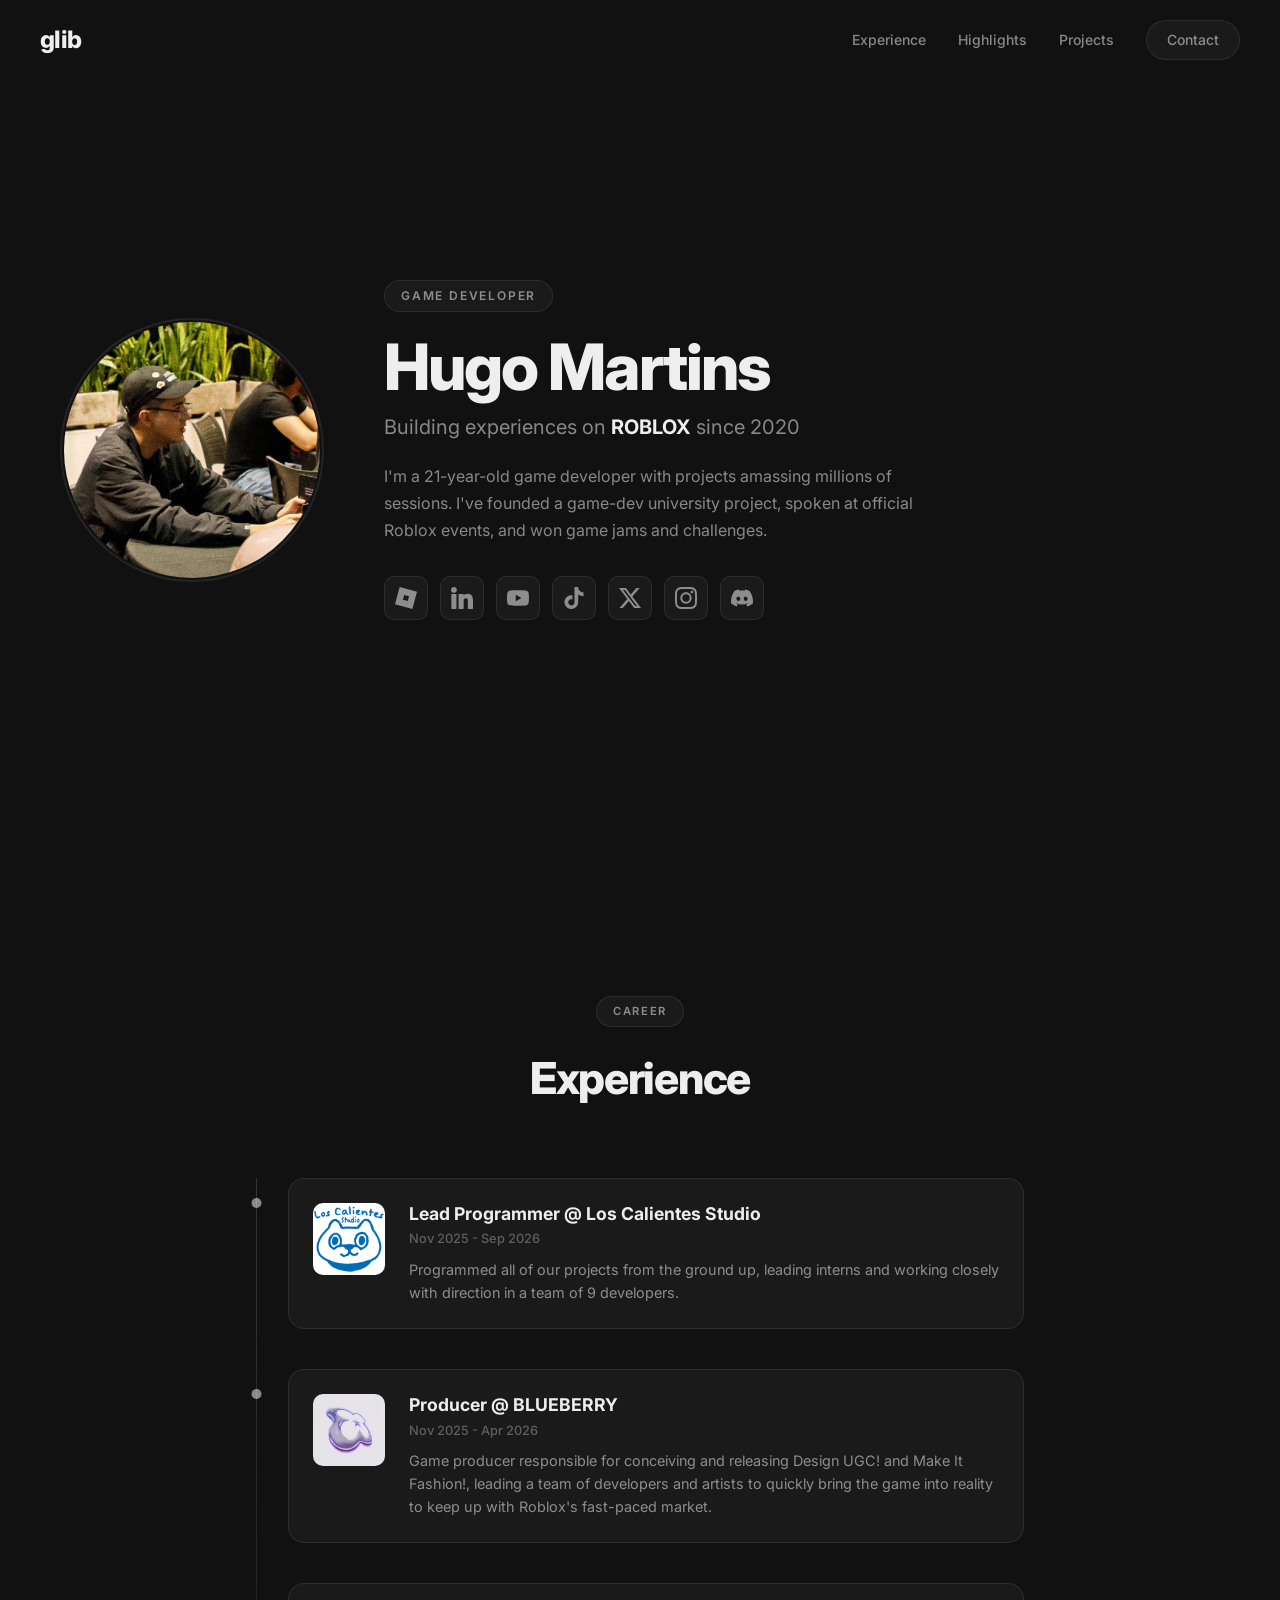
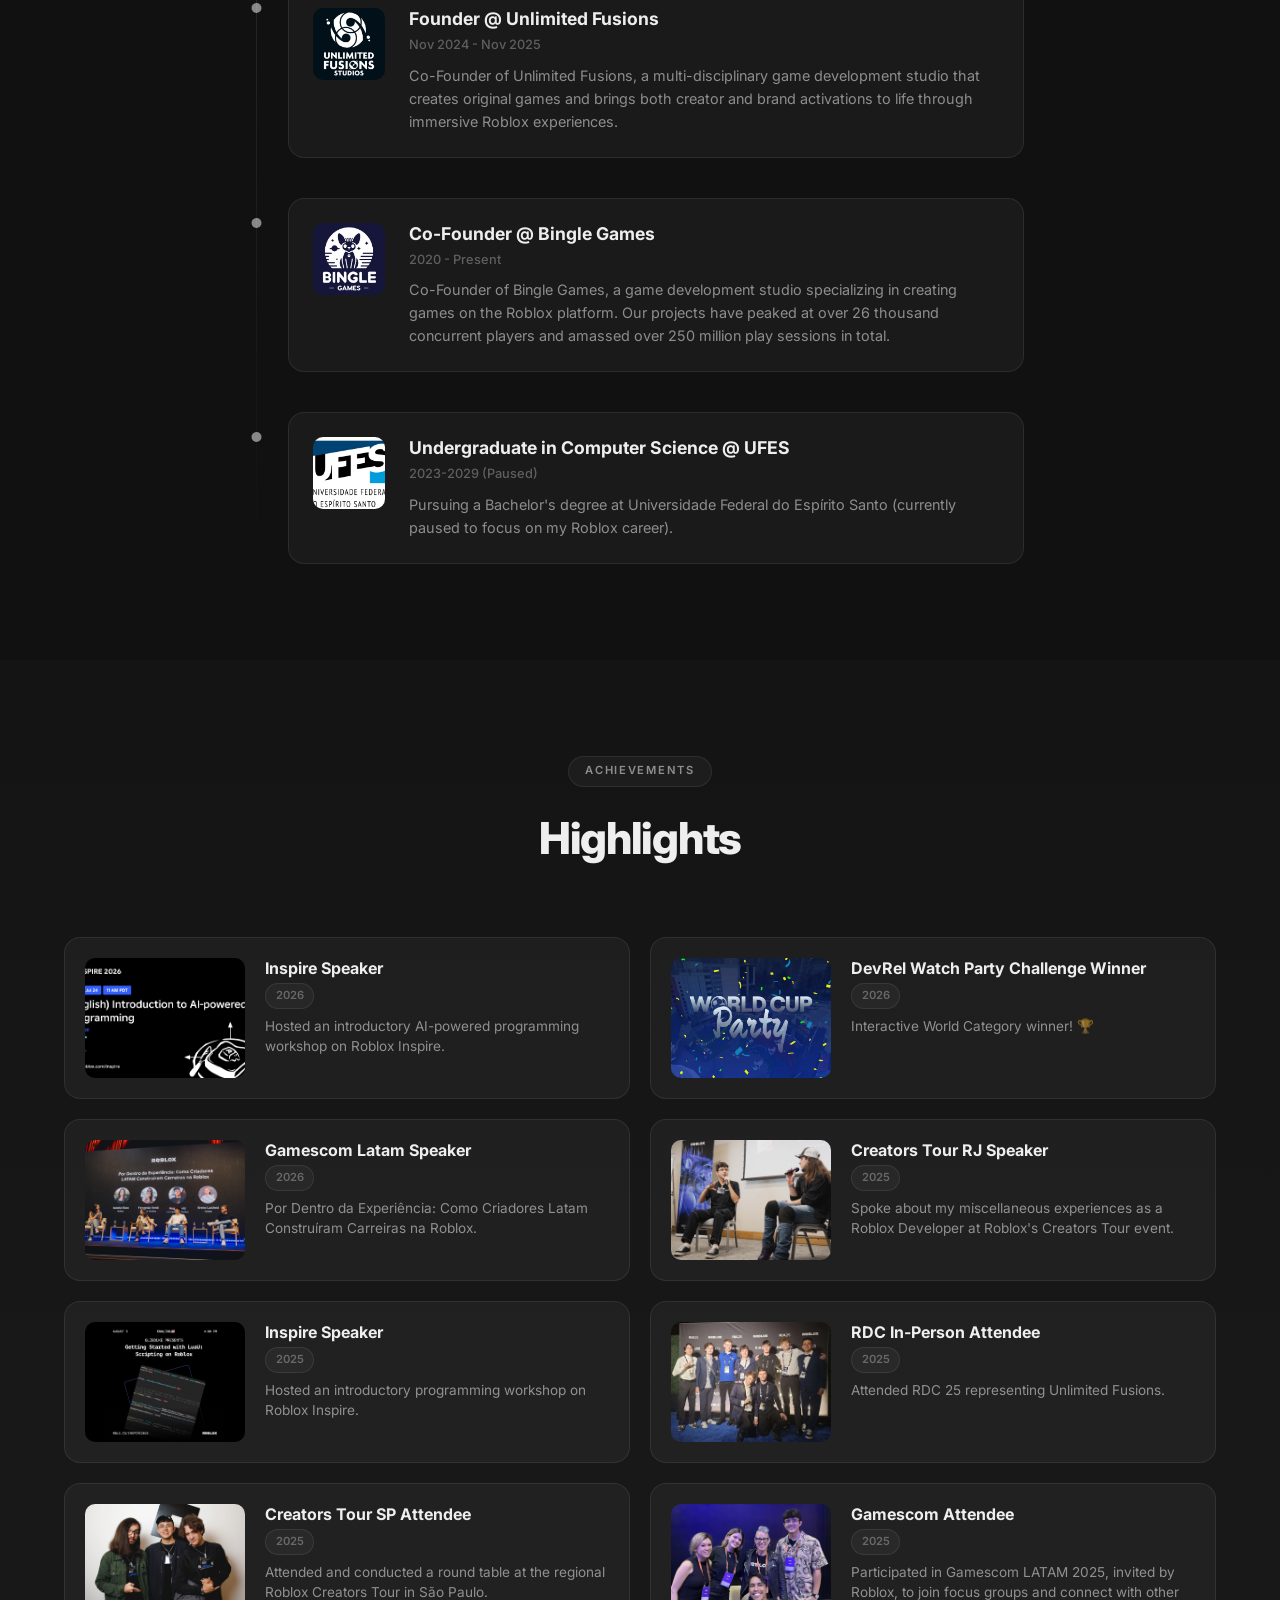
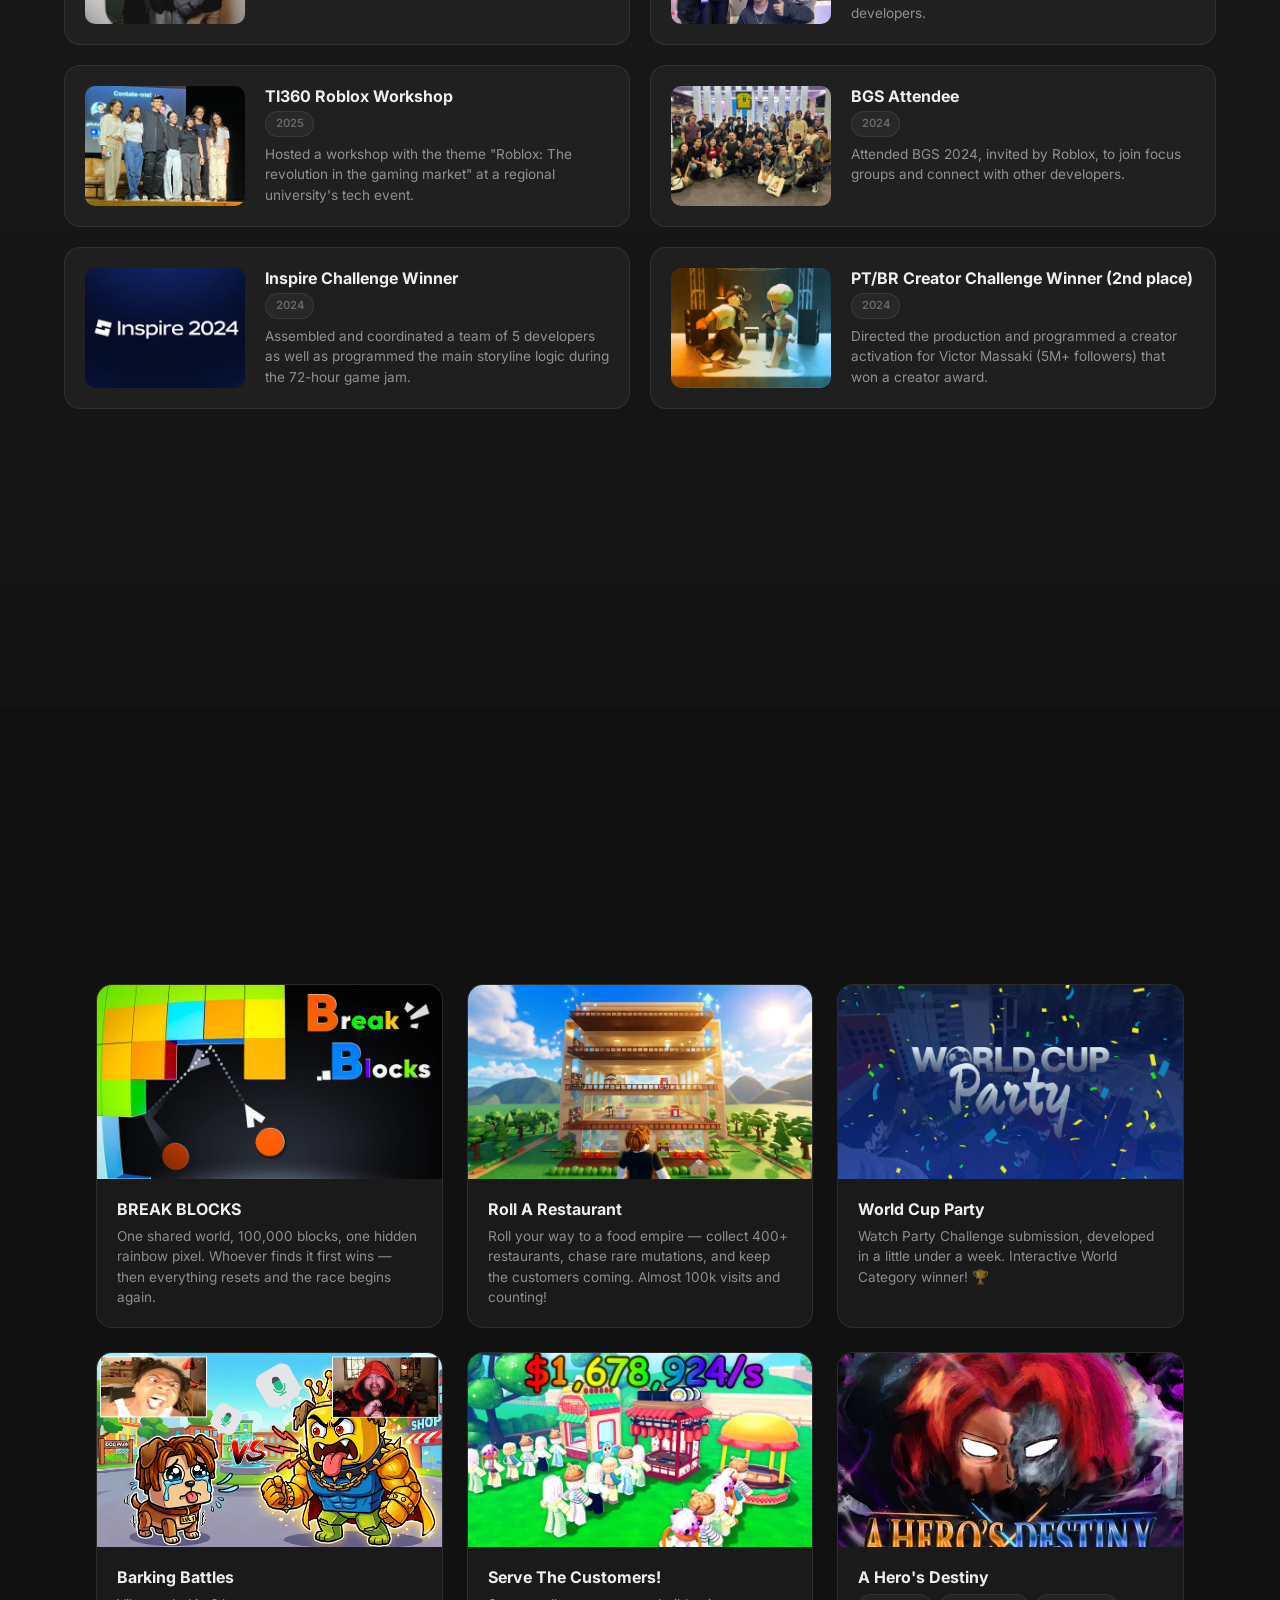
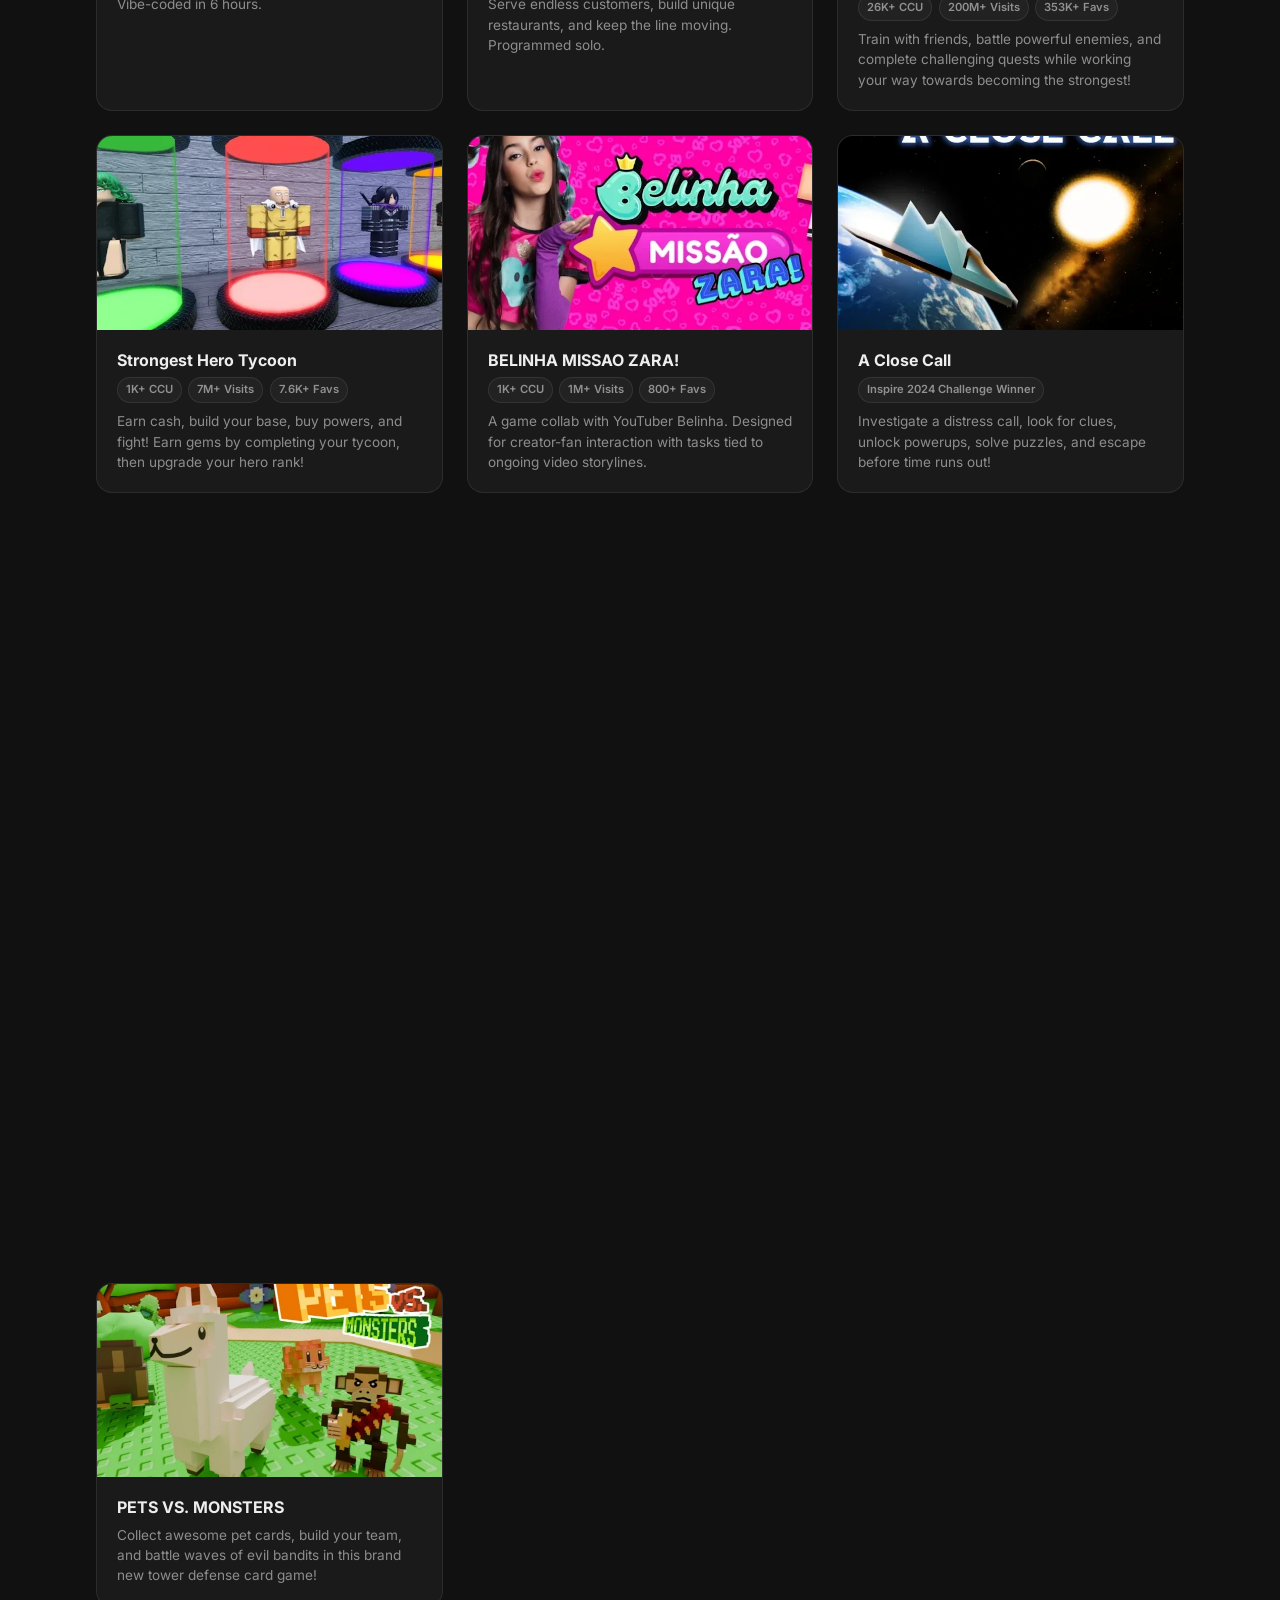
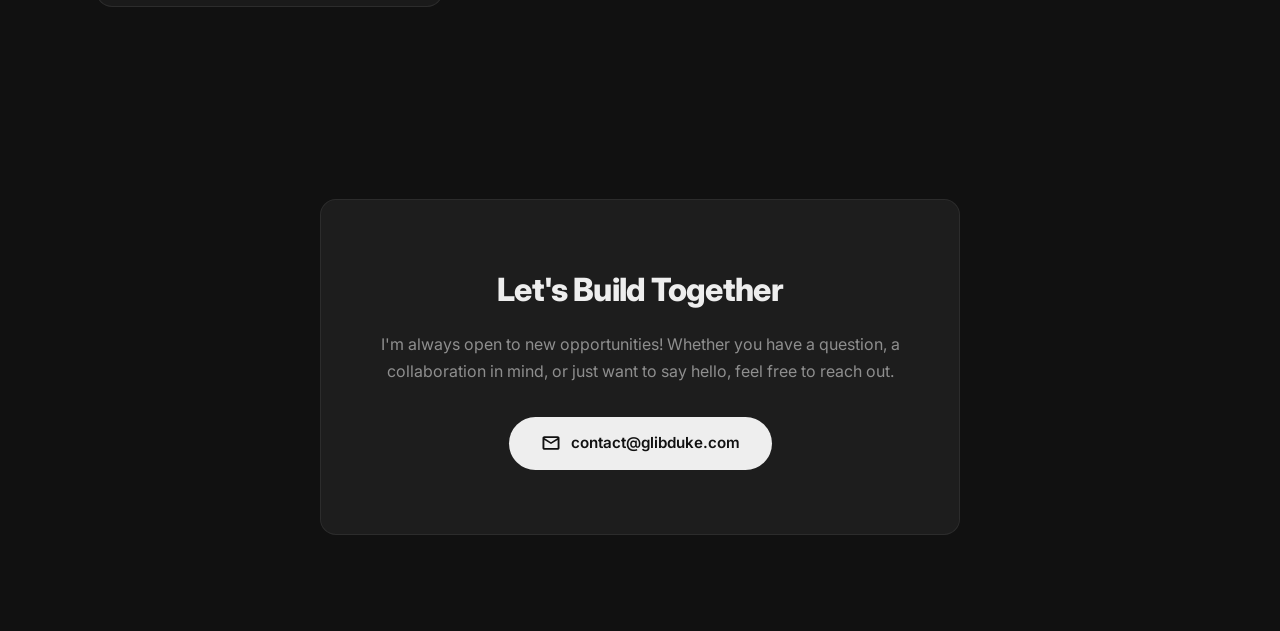
==== index.html @ 6190e34d "Update Los Calientes Studio role end date to Sep 2026 Co-Authored-By: Claude Fable 5.1 <noreply@anth" ====
<html lang="en">
<head>
	<meta charset="UTF-8">
	<meta name="viewport" content="width=device-width, initial-scale=1.0">

	<title>Glib's Page</title>
	<meta name="description" content="Explore my Roblox creations and personal projects all in one place.">

	<!-- OpenGraph Tags -->
	<meta property="og:url" content="https://glibduke.com/">
	<meta property="og:type" content="website">
	<meta property="og:title" content="Glib's Page">
	<meta property="og:description" content="Explore my Roblox creations and personal projects all in one place.">
	<meta property="og:image" content="https://glibduke.com/assets/banner.jpg">

	<!-- Fonts -->
	<link rel="preconnect" href="https://fonts.googleapis.com">
	<link rel="preconnect" href="https://fonts.gstatic.com" crossorigin>
	<link href="https://fonts.googleapis.com/css2?family=Inter:wght@300;400;500;600;700;800;900&display=swap" rel="stylesheet">

	<!-- Links -->
	<link rel="icon" type="image/png" href="assets/favicon-512.png">
	<link rel="icon" type="image/png" sizes="16x16" href="assets/favicon-16.png">
	<link rel="icon" type="image/png" sizes="32x32" href="assets/favicon-32.png">
	<link rel="stylesheet" href="style.css">
</head>
<body>
	<!-- Navigation -->
	<nav class="nav" id="nav">
		<a href="#hero" class="nav__logo">glib</a>
		<div class="nav__links">
			<a href="#experience">Experience</a>
			<a href="#highlights">Highlights</a>
			<a href="#projects">Projects</a>
			<a href="#contact" class="nav__cta">Contact</a>
		</div>
	</nav>

	<!-- Hero -->
	<section id="hero" class="hero">
		<div class="hero__content reveal">
			<div class="hero__avatar-wrap">
				<div class="hero-avatar">
					<img class="hero-avatar__main" src="assets/linkedinpfp.webp" alt="Hugo Martins"/>
					<img class="hero-avatar__alt" src="assets/pfp-main.webp" alt="Hugo Martins alternate"/>
				</div>
				<div class="hero-avatar__ring"></div>
			</div>

			<div class="hero__info">
				<p class="hero__tag">Game Developer</p>
				<h1 class="hero__name">Hugo Martins</h1>
				<p class="hero__role">Building experiences on <span class="accent">ROBLOX</span> since 2020</p>
				<p class="hero__bio">
					I'm a 21-year-old game developer with projects amassing millions of sessions. I've founded a game-dev university project, spoken at official Roblox events, and won game jams and challenges.
				</p>

				<div class="hero__socials">
					<a class="social" href="https://www.roblox.com/users/137289169/profile" target="_blank" rel="noopener noreferrer" aria-label="Roblox">
						<svg role="img" viewBox="0 0 24 24" xmlns="http://www.w3.org/2000/svg"><title>Roblox</title><path d="M18.926 23.998 0 18.892 5.075.002 24 5.108ZM15.348 10.09l-5.282-1.453-1.414 5.273 5.282 1.453z"/></svg>
					</a>
					<a class="social" href="https://www.linkedin.com/in/hugo-david-martins-a60a2123b/" target="_blank" rel="noopener noreferrer" aria-label="LinkedIn">
						<svg role="img" viewBox="0 0 310 310" xmlns="http://www.w3.org/2000/svg"><title>LinkedIn</title><path d="M72.16,99.73H9.927c-2.762,0-5,2.239-5,5v199.928c0,2.762,2.238,5,5,5H72.16c2.762,0,5-2.238,5-5V104.73   C77.16,101.969,74.922,99.73,72.16,99.73z"/><path d="M41.066,0.341C18.422,0.341,0,18.743,0,41.362C0,63.991,18.422,82.4,41.066,82.4   c22.626,0,41.033-18.41,41.033-41.038C82.1,18.743,63.692,0.341,41.066,0.341z"/><path d="M230.454,94.761c-24.995,0-43.472,10.745-54.679,22.954V104.73c0-2.761-2.238-5-5-5h-59.599   c-2.762,0-5,2.239-5,5v199.928c0,2.762,2.238,5,5,5h62.097c2.762,0,5-2.238,5-5v-98.918c0-33.333,9.054-46.319,32.29-46.319   c25.306,0,27.317,20.818,27.317,48.034v97.204c0,2.762,2.238,5,5,5H305c2.762,0,5-2.238,5-5V194.995   C310,145.43,300.549,94.761,230.454,94.761z"/></svg>
					</a>
					<a class="social" href="https://www.youtube.com/@glib" target="_blank" rel="noopener noreferrer" aria-label="YouTube">
						<svg role="img" viewBox="0 0 24 24" xmlns="http://www.w3.org/2000/svg"><title>YouTube</title><path d="M23.498 6.186a3.016 3.016 0 0 0-2.122-2.136C19.505 3.545 12 3.545 12 3.545s-7.505 0-9.377.505A3.017 3.017 0 0 0 .502 6.186C0 8.07 0 12 0 12s0 3.93.502 5.814a3.016 3.016 0 0 0 2.122 2.136c1.871.505 9.376.505 9.376.505s7.505 0 9.377-.505a3.015 3.015 0 0 0 2.122-2.136C24 15.93 24 12 24 12s0-3.93-.502-5.814zM9.545 15.568V8.432L15.818 12l-6.273 3.568z"/></svg>
					</a>
					<a class="social" href="https://www.tiktok.com/@real_glib" target="_blank" rel="noopener noreferrer" aria-label="TikTok">
						<svg role="img" viewBox="0 0 24 24" xmlns="http://www.w3.org/2000/svg"><title>TikTok</title><path d="M12.525.02c1.31-.02 2.61-.01 3.91-.02.08 1.53.63 3.09 1.75 4.17 1.12 1.11 2.7 1.62 4.24 1.79v4.03c-1.44-.05-2.89-.35-4.2-.97-.57-.26-1.1-.59-1.62-.93-.01 2.92.01 5.84-.02 8.75-.08 1.4-.54 2.79-1.35 3.94-1.31 1.92-3.58 3.17-5.91 3.21-1.43.08-2.86-.31-4.08-1.03-2.02-1.19-3.44-3.37-3.65-5.71-.02-.5-.03-1-.01-1.49.18-1.9 1.12-3.72 2.58-4.96 1.66-1.44 3.98-2.13 6.15-1.72.02 1.48-.04 2.96-.04 4.44-.99-.32-2.15-.23-3.02.37-.63.41-1.11 1.04-1.36 1.75-.21.51-.15 1.07-.14 1.61.24 1.64 1.82 3.02 3.5 2.87 1.12-.01 2.19-.66 2.77-1.61.19-.33.4-.67.41-1.06.1-1.79.06-3.57.07-5.36.01-4.03-.01-8.05.02-12.07z"/></svg>
					</a>
					<a class="social" href="https://x.com/GlibDuke" target="_blank" rel="noopener noreferrer" aria-label="X">
						<svg role="img" viewBox="0 0 24 24" xmlns="http://www.w3.org/2000/svg"><title>X, Twitter</title><path d="M18.901 1.153h3.68l-8.04 9.19L24 22.846h-7.406l-5.8-7.584-6.638 7.584H.474l8.6-9.83L0 1.154h7.594l5.243 6.932ZM17.61 20.644h2.039L6.486 3.24H4.298Z"/></svg>
					</a>
					<a class="social" href="https://www.instagram.com/hugoglib/" target="_blank" rel="noopener noreferrer" aria-label="Instagram">
						<svg role="img" viewBox="0 0 24 24" xmlns="http://www.w3.org/2000/svg"><title>Instagram</title><path d="M7.0301.084c-1.2768.0602-2.1487.264-2.911.5634-.7888.3075-1.4575.72-2.1228 1.3877-.6652.6677-1.075 1.3368-1.3802 2.127-.2954.7638-.4956 1.6365-.552 2.914-.0564 1.2775-.0689 1.6882-.0626 4.947.0062 3.2586.0206 3.6671.0825 4.9473.061 1.2765.264 2.1482.5635 2.9107.308.7889.72 1.4573 1.388 2.1228.6679.6655 1.3365 1.0743 2.1285 1.38.7632.295 1.6361.4961 2.9134.552 1.2773.056 1.6884.069 4.9462.0627 3.2578-.0062 3.668-.0207 4.9478-.0814 1.28-.0607 2.147-.2652 2.9098-.5633.7889-.3086 1.4578-.72 2.1228-1.3881.665-.6682 1.0745-1.3378 1.3795-2.1284.2957-.7632.4966-1.636.552-2.9124.056-1.2809.0692-1.6898.063-4.948-.0063-3.2583-.021-3.6668-.0817-4.9465-.0607-1.2797-.264-2.1487-.5633-2.9117-.3084-.7889-.72-1.4568-1.3876-2.1228C21.2982 1.33 20.628.9208 19.8378.6165 19.074.321 18.2017.1197 16.9244.0645 15.6471.0093 15.236-.005 11.977.0014 8.718.0076 8.31.0215 7.0301.0839m.1402 21.6932c-1.17-.0509-1.8053-.2453-2.2287-.408-.5606-.216-.96-.4771-1.3819-.895-.422-.4178-.6811-.8186-.9-1.378-.1644-.4234-.3624-1.058-.4171-2.228-.0595-1.2645-.072-1.6442-.079-4.848-.007-3.2037.0053-3.583.0607-4.848.05-1.169.2456-1.805.408-2.2282.216-.5613.4762-.96.895-1.3816.4188-.4217.8184-.6814 1.3783-.9003.423-.1651 1.0575-.3614 2.227-.4171 1.2655-.06 1.6447-.072 4.848-.079 3.2033-.007 3.5835.005 4.8495.0608 1.169.0508 1.8053.2445 2.228.408.5608.216.96.4754 1.3816.895.4217.4194.6816.8176.9005 1.3787.1653.4217.3617 1.056.4169 2.2263.0602 1.2655.0739 1.645.0796 4.848.0058 3.203-.0055 3.5834-.061 4.848-.051 1.17-.245 1.8055-.408 2.2294-.216.5604-.4763.96-.8954 1.3814-.419.4215-.8181.6811-1.3783.9-.4224.1649-1.0577.3617-2.2262.4174-1.2656.0595-1.6448.072-4.8493.079-3.2045.007-3.5825-.006-4.848-.0608M16.953 5.5864A1.44 1.44 0 1 0 18.39 4.144a1.44 1.44 0 0 0-1.437 1.4424M5.8385 12.012c.0067 3.4032 2.7706 6.1557 6.173 6.1493 3.4026-.0065 6.157-2.7701 6.1506-6.1733-.0065-3.4032-2.771-6.1565-6.174-6.1498-3.403.0067-6.156 2.771-6.1496 6.1738M8 12.0077a4 4 0 1 1 4.008 3.9921A3.9996 3.9996 0 0 1 8 12.0077"/></svg>
					</a>
					<a class="social" href="https://discord.gg/DxZBpqBBZ7" target="_blank" rel="noopener noreferrer" aria-label="Discord">
						<svg role="img" viewBox="0 0 24 24" xmlns="http://www.w3.org/2000/svg"><title>Discord</title><path d="M20.317 4.3698a19.7913 19.7913 0 00-4.8851-1.5152.0741.0741 0 00-.0785.0371c-.211.3753-.4447.8648-.6083 1.2495-1.8447-.2762-3.68-.2762-5.4868 0-.1636-.3933-.4058-.8742-.6177-1.2495a.077.077 0 00-.0785-.037 19.7363 19.7363 0 00-4.8852 1.515.0699.0699 0 00-.0321.0277C.5334 9.0458-.319 13.5799.0992 18.0578a.0824.0824 0 00.0312.0561c2.0528 1.5076 4.0413 2.4228 5.9929 3.0294a.0777.0777 0 00.0842-.0276c.4616-.6304.8731-1.2952 1.226-1.9942a.076.076 0 00-.0416-.1057c-.6528-.2476-1.2743-.5495-1.8722-.8923a.077.077 0 01-.0076-.1277c.1258-.0943.2517-.1923.3718-.2914a.0743.0743 0 01.0776-.0105c3.9278 1.7933 8.18 1.7933 12.0614 0a.0739.0739 0 01.0785.0095c.1202.099.246.1981.3728.2924a.077.077 0 01-.0066.1276 12.2986 12.2986 0 01-1.873.8914.0766.0766 0 00-.0407.1067c.3604.698.7719 1.3628 1.225 1.9932a.076.076 0 00.0842.0286c1.961-.6067 3.9495-1.5219 6.0023-3.0294a.077.077 0 00.0313-.0552c.5004-5.177-.8382-9.6739-3.5485-13.6604a.061.061 0 00-.0312-.0286zM8.02 15.3312c-1.1825 0-2.1569-1.0857-2.1569-2.419 0-1.3332.9555-2.4189 2.157-2.4189 1.2108 0 2.1757 1.0952 2.1568 2.419 0 1.3332-.9555 2.4189-2.1569 2.4189zm7.9748 0c-1.1825 0-2.1569-1.0857-2.1569-2.419 0-1.3332.9554-2.4189 2.1569-2.4189 1.2108 0 2.1757 1.0952 2.1568 2.419 0 1.3332-.946 2.4189-2.1568 2.4189Z"/></svg>
					</a>
				</div>
			</div>
		</div>
	</section>

	<!-- Experience -->
	<section id="experience" class="section">
		<div class="section__header reveal">
			<span class="section__tag">Career</span>
			<h2 class="section__title">Experience</h2>
		</div>

		<div class="timeline">
			<div class="timeline-item reveal">
				<div class="timeline-item__dot"></div>
				<div class="card">
					<img class="card__logo" src="assets/lcs.jpg" alt="Los Calientes Studio"/>
					<div class="card__body">
						<h3>Lead Programmer @ Los Calientes Studio</h3>
						<span class="card__date">Nov 2025 - Sep 2026</span>
						<p>Programmed all of our projects from the ground up, leading interns and working closely with direction in a team of 9 developers.</p>
					</div>
				</div>
			</div>

			<div class="timeline-item reveal">
				<div class="timeline-item__dot"></div>
				<div class="card">
					<img class="card__logo" src="assets/blueberry.webp" alt="BLUEBERRY"/>
					<div class="card__body">
						<h3>Producer @ BLUEBERRY</h3>
						<span class="card__date">Nov 2025 - Apr 2026</span>
						<p>Game producer responsible for conceiving and releasing Design UGC! and Make It Fashion!, leading a team of developers and artists to quickly bring the game into reality to keep up with Roblox's fast-paced market.</p>
					</div>
				</div>
			</div>

			<div class="timeline-item reveal">
				<div class="timeline-item__dot"></div>
				<div class="card">
					<img class="card__logo" src="assets/unlimited-fusions-studios.webp" alt="Unlimited Fusions"/>
					<div class="card__body">
						<h3>Founder @ Unlimited Fusions</h3>
						<span class="card__date">Nov 2024 - Nov 2025</span>
						<p>Co-Founder of Unlimited Fusions, a multi-disciplinary game development studio that creates original games and brings both creator and brand activations to life through immersive Roblox experiences.</p>
					</div>
				</div>
			</div>

			<div class="timeline-item reveal">
				<div class="timeline-item__dot"></div>
				<div class="card">
					<img class="card__logo" src="assets/bingle-games.webp" alt="Bingle Games"/>
					<div class="card__body">
						<h3>Co-Founder @ Bingle Games</h3>
						<span class="card__date">2020 - Present</span>
						<p>Co-Founder of Bingle Games, a game development studio specializing in creating games on the Roblox platform. Our projects have peaked at over 26 thousand concurrent players and amassed over 250 million play sessions in total.</p>
					</div>
				</div>
			</div>

			<div class="timeline-item reveal">
				<div class="timeline-item__dot"></div>
				<div class="card">
					<img class="card__logo" src="assets/logoufes.webp" alt="UFES"/>
					<div class="card__body">
						<h3>Undergraduate in Computer Science @ UFES</h3>
						<span class="card__date">2023-2029 (Paused)</span>
						<p>Pursuing a Bachelor's degree at Universidade Federal do Espírito Santo (currently paused to focus on my Roblox career).</p>
					</div>
				</div>
			</div>
		</div>
	</section>

	<!-- Highlights -->
	<section id="highlights" class="section section--alt">
		<div class="section__header reveal">
			<span class="section__tag section__tag--gold">Achievements</span>
			<h2 class="section__title section__title--gold">Highlights</h2>
		</div>

		<div class="highlights-grid">
			<div class="highlight-card reveal">
				<div class="highlight-card__img">
					<img src="assets/inspire-speaker-2026.png" alt="Inspire 2026"/>
				</div>
				<div class="highlight-card__body">
					<h3>Inspire Speaker</h3>
					<span class="highlight-card__year">2026</span>
					<p>Hosted an introductory AI-powered programming workshop on Roblox Inspire.</p>
				</div>
			</div>

			<div class="highlight-card reveal">
				<div class="highlight-card__img">
					<img src="assets/watchPartyChallenge.webp" alt="DevRel Watch Party Challenge 2026"/>
				</div>
				<div class="highlight-card__body">
					<h3>DevRel Watch Party Challenge Winner</h3>
					<span class="highlight-card__year">2026</span>
					<p>Interactive World Category winner! 🏆</p>
				</div>
			</div>

			<div class="highlight-card reveal">
				<div class="highlight-card__img">
					<img src="assets/gamescomlatam.JPG" alt="Gamescom Latam 2026"/>
				</div>
				<div class="highlight-card__body">
					<h3>Gamescom Latam Speaker</h3>
					<span class="highlight-card__year">2026</span>
					<p>Por Dentro da Experiência: Como Criadores Latam Construíram Carreiras na Roblox.</p>
				</div>
			</div>

			<div class="highlight-card reveal">
				<div class="highlight-card__img">
					<img src="assets/rjspeaker.webp" alt="Creators Tour RJ 2025"/>
				</div>
				<div class="highlight-card__body">
					<h3>Creators Tour RJ Speaker</h3>
					<span class="highlight-card__year">2025</span>
					<p>Spoke about my miscellaneous experiences as a Roblox Developer at Roblox's Creators Tour event.</p>
				</div>
			</div>

			<div class="highlight-card reveal">
				<div class="highlight-card__img">
					<img src="assets/inspire-speaker-2025.webp" alt="Inspire 2025"/>
				</div>
				<div class="highlight-card__body">
					<h3>Inspire Speaker</h3>
					<span class="highlight-card__year">2025</span>
					<p>Hosted an introductory programming workshop on Roblox Inspire.</p>
				</div>
			</div>

			<div class="highlight-card reveal">
				<div class="highlight-card__img">
					<img src="assets/rdc-2025.webp" alt="RDC 25"/>
				</div>
				<div class="highlight-card__body">
					<h3>RDC In-Person Attendee</h3>
					<span class="highlight-card__year">2025</span>
					<p>Attended RDC 25 representing Unlimited Fusions.</p>
				</div>
			</div>

			<div class="highlight-card reveal">
				<div class="highlight-card__img">
					<img src="assets/sp-creators-tour-2025.webp" alt="SP Creators Tour"/>
				</div>
				<div class="highlight-card__body">
					<h3>Creators Tour SP Attendee</h3>
					<span class="highlight-card__year">2025</span>
					<p>Attended and conducted a round table at the regional Roblox Creators Tour in São Paulo.</p>
				</div>
			</div>

			<div class="highlight-card reveal">
				<div class="highlight-card__img">
					<img src="assets/gamescom-2025.webp" alt="Gamescom 2025"/>
				</div>
				<div class="highlight-card__body">
					<h3>Gamescom Attendee</h3>
					<span class="highlight-card__year">2025</span>
					<p>Participated in Gamescom LATAM 2025, invited by Roblox, to join focus groups and connect with other developers.</p>
				</div>
			</div>

			<div class="highlight-card reveal">
				<div class="highlight-card__img">
					<img src="assets/ti360-roblox-workshop.webp" alt="TI360"/>
				</div>
				<div class="highlight-card__body">
					<h3>TI360 Roblox Workshop</h3>
					<span class="highlight-card__year">2025</span>
					<p>Hosted a workshop with the theme "Roblox: The revolution in the gaming market" at a regional university's tech event.</p>
				</div>
			</div>

			<div class="highlight-card reveal">
				<div class="highlight-card__img">
					<img src="assets/bgs-2024.webp" alt="BGS 2024"/>
				</div>
				<div class="highlight-card__body">
					<h3>BGS Attendee</h3>
					<span class="highlight-card__year">2024</span>
					<p>Attended BGS 2024, invited by Roblox, to join focus groups and connect with other developers.</p>
				</div>
			</div>

			<div class="highlight-card reveal">
				<div class="highlight-card__img">
					<img src="assets/inspire-challenge-2024.webp" alt="Inspire 2024"/>
				</div>
				<div class="highlight-card__body">
					<h3>Inspire Challenge Winner</h3>
					<span class="highlight-card__year">2024</span>
					<p>Assembled and coordinated a team of 5 developers as well as programmed the main storyline logic during the 72-hour game jam.</p>
				</div>
			</div>

			<div class="highlight-card reveal">
				<div class="highlight-card__img">
					<img src="assets/ptbr-challenge-2024.webp" alt="PT/BR Challenge"/>
				</div>
				<div class="highlight-card__body">
					<h3>PT/BR Creator Challenge Winner (2nd place)</h3>
					<span class="highlight-card__year">2024</span>
					<p>Directed the production and programmed a creator activation for Victor Massaki (5M+ followers) that won a creator award.</p>
				</div>
			</div>

			<div class="highlight-card reveal">
				<div class="highlight-card__img">
					<img src="assets/logoufes.webp" alt="UFES Game Lab"/>
				</div>
				<div class="highlight-card__body">
					<h3>Founder @ UFES Game Lab</h3>
					<span class="highlight-card__year">2024</span>
					<p>Founded, directed and taught an extension project at my local university, teaching over 20 students how to develop games using Roblox Studio and other industry-related tools.</p>
				</div>
			</div>
		</div>
	</section>

	<!-- Projects -->
	<section id="projects" class="section">
		<div class="section__header reveal">
			<span class="section__tag">Portfolio</span>
			<h2 class="section__title">Projects</h2>
		</div>

		<div class="projects-grid">
			<a class="project-card reveal" href="https://www.roblox.com/games/86959489705437/10-000-000-BLOCKS" target="_blank" rel="noopener noreferrer">
				<div class="project-card__img">
					<img src="assets/breakblocks.webp" alt="BREAK BLOCKS"/>
					<div class="project-card__overlay">
						<svg xmlns="http://www.w3.org/2000/svg" height="48" viewBox="0 -960 960 960" width="48" fill="#fff"><path d="M320-200v-560l440 280-440 280Z"/></svg>
						<span>Play Now</span>
					</div>
				</div>
				<div class="project-card__info">
					<h3>BREAK BLOCKS</h3>
					<p>One shared world, 100,000 blocks, one hidden rainbow pixel. Whoever finds it first wins — then everything resets and the race begins again.</p>
				</div>
			</a>

			<a class="project-card reveal" href="https://www.roblox.com/games/122191738243670/Roll-A-Restaurant" target="_blank" rel="noopener noreferrer">
				<div class="project-card__img">
					<img src="assets/rollarestaurant.webp" alt="Roll A Restaurant"/>
					<div class="project-card__overlay">
						<svg xmlns="http://www.w3.org/2000/svg" height="48" viewBox="0 -960 960 960" width="48" fill="#fff"><path d="M320-200v-560l440 280-440 280Z"/></svg>
						<span>Play Now</span>
					</div>
				</div>
				<div class="project-card__info">
					<h3>Roll A Restaurant</h3>
					<p>Roll your way to a food empire — collect 400+ restaurants, chase rare mutations, and keep the customers coming. Almost 100k visits and counting!</p>
				</div>
			</a>

			<a class="project-card reveal" href="https://www.roblox.com/games/84180381974162/World-Cup-Party" target="_blank" rel="noopener noreferrer">
				<div class="project-card__img">
					<img src="assets/watchPartyChallenge.webp" alt="World Cup Party"/>
					<div class="project-card__overlay">
						<svg xmlns="http://www.w3.org/2000/svg" height="48" viewBox="0 -960 960 960" width="48" fill="#fff"><path d="M320-200v-560l440 280-440 280Z"/></svg>
						<span>Play Now</span>
					</div>
				</div>
				<div class="project-card__info">
					<h3>World Cup Party</h3>
					<p>Watch Party Challenge submission, developed in a little under a week. Interactive World Category winner! 🏆</p>
				</div>
			</a>

			<a class="project-card reveal" href="https://www.roblox.com/games/122397359317887/Barking-Battles" target="_blank" rel="noopener noreferrer">
				<div class="project-card__img">
					<img src="assets/barkingbattlesicon.webp" alt="Barking Battles"/>
					<div class="project-card__overlay">
						<svg xmlns="http://www.w3.org/2000/svg" height="48" viewBox="0 -960 960 960" width="48" fill="#fff"><path d="M320-200v-560l440 280-440 280Z"/></svg>
						<span>Play Now</span>
					</div>
				</div>
				<div class="project-card__info">
					<h3>Barking Battles</h3>
					<p>Vibe-coded in 6 hours.</p>
				</div>
			</a>

			<a class="project-card reveal" href="https://www.roblox.com/games/120424429814872/Serve-the-Customers" target="_blank" rel="noopener noreferrer">
				<div class="project-card__img">
					<img src="assets/stc.webp" alt="Serve The Customers!"/>
					<div class="project-card__overlay">
						<svg xmlns="http://www.w3.org/2000/svg" height="48" viewBox="0 -960 960 960" width="48" fill="#fff"><path d="M320-200v-560l440 280-440 280Z"/></svg>
						<span>Play Now</span>
					</div>
				</div>
				<div class="project-card__info">
					<h3>Serve The Customers!</h3>
					<p>Serve endless customers, build unique restaurants, and keep the line moving. Programmed solo.</p>
				</div>
			</a>

			<a class="project-card reveal" href="https://www.roblox.com/games/6461766546/3X-STATS-A-Heros-Destiny" target="_blank" rel="noopener noreferrer">
				<div class="project-card__img">
					<img src="assets/a-heros-destiny.webp" alt="A Hero's Destiny"/>
					<div class="project-card__overlay">
						<svg xmlns="http://www.w3.org/2000/svg" height="48" viewBox="0 -960 960 960" width="48" fill="#fff"><path d="M320-200v-560l440 280-440 280Z"/></svg>
						<span>Play Now</span>
					</div>
				</div>
				<div class="project-card__info">
					<h3>A Hero's Destiny</h3>
					<div class="project-card__stats">
						<span>26K+ CCU</span><span>200M+ Visits</span><span>353K+ Favs</span>
					</div>
					<p>Train with friends, battle powerful enemies, and complete challenging quests while working your way towards becoming the strongest!</p>
				</div>
			</a>

			<a class="project-card reveal" href="https://www.roblox.com/games/15170950524/Strongest-Hero-Tycoon" target="_blank" rel="noopener noreferrer">
				<div class="project-card__img">
					<img src="assets/strongest-hero-tycoon.webp" alt="Strongest Hero Tycoon"/>
					<div class="project-card__overlay">
						<svg xmlns="http://www.w3.org/2000/svg" height="48" viewBox="0 -960 960 960" width="48" fill="#fff"><path d="M320-200v-560l440 280-440 280Z"/></svg>
						<span>Play Now</span>
					</div>
				</div>
				<div class="project-card__info">
					<h3>Strongest Hero Tycoon</h3>
					<div class="project-card__stats">
						<span>1K+ CCU</span><span>7M+ Visits</span><span>7.6K+ Favs</span>
					</div>
					<p>Earn cash, build your base, buy powers, and fight! Earn gems by completing your tycoon, then upgrade your hero rank!</p>
				</div>
			</a>

			<a class="project-card reveal" href="https://www.roblox.com/games/103497891256081/BELINHA-MISS-O-ZARA" target="_blank" rel="noopener noreferrer">
				<div class="project-card__img">
					<img src="assets/belinha-missao-zara.webp" alt="BELINHA MISSAO ZARA"/>
					<div class="project-card__overlay">
						<svg xmlns="http://www.w3.org/2000/svg" height="48" viewBox="0 -960 960 960" width="48" fill="#fff"><path d="M320-200v-560l440 280-440 280Z"/></svg>
						<span>Play Now</span>
					</div>
				</div>
				<div class="project-card__info">
					<h3>BELINHA MISSAO ZARA!</h3>
					<div class="project-card__stats">
						<span>1K+ CCU</span><span>1M+ Visits</span><span>800+ Favs</span>
					</div>
					<p>A game collab with YouTuber Belinha. Designed for creator-fan interaction with tasks tied to ongoing video storylines.</p>
				</div>
			</a>

			<a class="project-card reveal" href="https://www.roblox.com/games/18933012656/A-Close-Call" target="_blank" rel="noopener noreferrer">
				<div class="project-card__img">
					<img src="assets/a-close-call.webp" alt="A Close Call"/>
					<div class="project-card__overlay">
						<svg xmlns="http://www.w3.org/2000/svg" height="48" viewBox="0 -960 960 960" width="48" fill="#fff"><path d="M320-200v-560l440 280-440 280Z"/></svg>
						<span>Play Now</span>
					</div>
				</div>
				<div class="project-card__info">
					<h3>A Close Call</h3>
					<div class="project-card__stats">
						<span>Inspire 2024 Challenge Winner</span>
					</div>
					<p>Investigate a distress call, look for clues, unlock powerups, solve puzzles, and escape before time runs out!</p>
				</div>
			</a>

			<a class="project-card reveal" href="https://www.roblox.com/games/92883716582058/Design-UGC" target="_blank" rel="noopener noreferrer">
				<div class="project-card__img">
					<img src="assets/design-ugc.webp" alt="Design UGC"/>
					<div class="project-card__overlay">
						<svg xmlns="http://www.w3.org/2000/svg" height="48" viewBox="0 -960 960 960" width="48" fill="#fff"><path d="M320-200v-560l440 280-440 280Z"/></svg>
						<span>Play Now</span>
					</div>
				</div>
				<div class="project-card__info">
					<h3>Design UGC</h3>
					<div class="project-card__stats">
						<span>3K+ CCU</span><span>1M+ Visits</span><span>7K+ Favs</span>
					</div>
					<p>Choose from 80+ meshes, stickers and patterns to make your own UGC with undo, redo, save and layers!</p>
				</div>
			</a>

			<a class="project-card reveal" href="https://www.roblox.com/games/11452349236/Blueberry-Fashion-World" target="_blank" rel="noopener noreferrer">
				<div class="project-card__img">
					<img src="assets/makeitfashion.webp" alt="Make It Fashion"/>
					<div class="project-card__overlay">
						<svg xmlns="http://www.w3.org/2000/svg" height="48" viewBox="0 -960 960 960" width="48" fill="#fff"><path d="M320-200v-560l440 280-440 280Z"/></svg>
						<span>Play Now</span>
					</div>
				</div>
				<div class="project-card__info">
					<h3>Make It Fashion ✨</h3>
					<div class="project-card__stats">
						<span>20M+ Visits</span><span>60K+ Favs</span>
					</div>
					<p>Step into our universe and make your own UGC with meshes and stickers! Try on exclusive drops from favorite creators.</p>
				</div>
			</a>

			<a class="project-card reveal" href="https://www.roblox.com/games/115141122165755/Round-Donation" target="_blank" rel="noopener noreferrer">
				<div class="project-card__img">
					<img src="assets/round-donation.webp" alt="Round Donation"/>
					<div class="project-card__overlay">
						<svg xmlns="http://www.w3.org/2000/svg" height="48" viewBox="0 -960 960 960" width="48" fill="#fff"><path d="M320-200v-560l440 280-440 280Z"/></svg>
						<span>Play Now</span>
					</div>
				</div>
				<div class="project-card__info">
					<h3>Round Donation</h3>
					<p>Not your traditional donation experience! All donations are global, round-based and directed to a single player chosen across every server. Crowdfunded donations!</p>
				</div>
			</a>

			<a class="project-card reveal" href="https://www.roblox.com/games/124841943898420/Batalha-No-Vag-o-ft-Victor-Massaki" target="_blank" rel="noopener noreferrer">
				<div class="project-card__img">
					<img src="assets/subway-rap-battles.webp" alt="Subway Rap Battles"/>
					<div class="project-card__overlay">
						<svg xmlns="http://www.w3.org/2000/svg" height="48" viewBox="0 -960 960 960" width="48" fill="#fff"><path d="M320-200v-560l440 280-440 280Z"/></svg>
						<span>Play Now</span>
					</div>
				</div>
				<div class="project-card__info">
					<h3>Subway Rap Battles ft. Massaki</h3>
					<div class="project-card__stats">
						<span>PT/BR Creator Challenge 2024 Winner</span>
					</div>
					<p>A creator activation for Victor Massaki (5M+ followers) featuring Subway Rap Battles where players explore an immersive world!</p>
				</div>
			</a>

			<a class="project-card reveal" href="https://www.roblox.com/games/17062107075/Ladder-of-Hell" target="_blank" rel="noopener noreferrer">
				<div class="project-card__img">
					<img src="assets/ladder-of-hell.webp" alt="Ladder of Hell"/>
					<div class="project-card__overlay">
						<svg xmlns="http://www.w3.org/2000/svg" height="48" viewBox="0 -960 960 960" width="48" fill="#fff"><path d="M320-200v-560l440 280-440 280Z"/></svg>
						<span>Play Now</span>
					</div>
				</div>
				<div class="project-card__info">
					<h3>Ladder of Hell</h3>
					<p>Climb a big, colorful tower using only your ladder in this exciting climbing game inspired by Tower of Hell and Steep Steps!</p>
				</div>
			</a>

			<a class="project-card reveal" href="https://www.roblox.com/games/96336599853329/UGC-Emotes-Hub" target="_blank" rel="noopener noreferrer">
				<div class="project-card__img">
					<img src="assets/ugc-emotes-hub.webp" alt="UGC Emotes Hub"/>
					<div class="project-card__overlay">
						<svg xmlns="http://www.w3.org/2000/svg" height="48" viewBox="0 -960 960 960" width="48" fill="#fff"><path d="M320-200v-560l440 280-440 280Z"/></svg>
						<span>Play Now</span>
					</div>
				</div>
				<div class="project-card__info">
					<h3>UGC Emotes Hub</h3>
					<p>The ultimate emote playground! Try out 180+ emotes, including the latest UGC-created animations, all in one place.</p>
				</div>
			</a>

			<a class="project-card reveal" href="https://www.roblox.com/games/106098137333680/PETS-VS-MONSTERS" target="_blank" rel="noopener noreferrer">
				<div class="project-card__img">
					<img src="assets/pets-vs-monsters.webp" alt="PETS VS. MONSTERS"/>
					<div class="project-card__overlay">
						<svg xmlns="http://www.w3.org/2000/svg" height="48" viewBox="0 -960 960 960" width="48" fill="#fff"><path d="M320-200v-560l440 280-440 280Z"/></svg>
						<span>Play Now</span>
					</div>
				</div>
				<div class="project-card__info">
					<h3>PETS VS. MONSTERS</h3>
					<p>Collect awesome pet cards, build your team, and battle waves of evil bandits in this brand new tower defense card game!</p>
				</div>
			</a>
		</div>
	</section>

	<!-- Contact -->
	<section id="contact" class="section section--contact">
		<div class="contact-wrap reveal">
			<div class="contact-card">
				<h2>Let's Build Together</h2>
				<p>I'm always open to new opportunities! Whether you have a question, a collaboration in mind, or just want to say hello, feel free to reach out.</p>
				<a class="contact-btn" href="mailto:contact@glibduke.com">
					<svg xmlns="http://www.w3.org/2000/svg" height="24px" viewBox="0 -960 960 960" width="24px" fill="currentColor"><path d="M162.87-151.87q-37.78 0-64.39-26.61t-26.61-64.39v-474.26q0-37.78 26.61-64.39t64.39-26.61h634.26q37.78 0 64.39 26.61t26.61 64.39v474.26q0 37.78-26.61 64.39t-64.39 26.61H162.87ZM480-429.72l-317.13-200v386.85h634.26v-386.85L480-429.72Zm0-87.41 317.13-200H162.87l317.13 200ZM162.87-629.72v-87.41 474.26-386.85Z"/></svg>
					contact@glibduke.com
				</a>
			</div>
		</div>
	</section>

	<script>
		// Scroll reveal
		const observer = new IntersectionObserver((entries) => {
			entries.forEach(entry => {
				if (entry.isIntersecting) {
					entry.target.classList.add('revealed');
				}
			});
		}, { threshold: 0.1, rootMargin: '0px 0px -50px 0px' });

		document.querySelectorAll('.reveal').forEach(el => observer.observe(el));

		// Nav scroll effect
		let lastScroll = 0;
		const nav = document.getElementById('nav');
		window.addEventListener('scroll', () => {
			const currentScroll = window.scrollY;
			if (currentScroll > 100) {
				nav.classList.add('nav--scrolled');
			} else {
				nav.classList.remove('nav--scrolled');
			}
			lastScroll = currentScroll;
		});

		// Smooth scroll for nav links
		document.querySelectorAll('.nav__links a').forEach(link => {
			link.addEventListener('click', (e) => {
				const href = link.getAttribute('href');
				if (href.startsWith('#')) {
					e.preventDefault();
					document.querySelector(href).scrollIntoView({ behavior: 'smooth' });
				}
			});
		});
	</script>
</body>
</html>
---- style.css ----
/* ============================================
   VARIABLES
   ============================================ */
:root {
	--bg-deep: #111111;
	--bg-primary: #161616;
	--bg-card: rgba(255, 255, 255, 0.04);
	--bg-card-hover: rgba(255, 255, 255, 0.07);
	--border-subtle: rgba(255, 255, 255, 0.08);
	--border-hover: rgba(255, 255, 255, 0.15);
	--accent: #ffffff;
	--accent-glow: rgba(255, 255, 255, 0.1);
	--accent-secondary: #a0a0a0;
	--gold: #d0d0d0;
	--gold-glow: rgba(255, 255, 255, 0.08);
	--text-primary: #eeeeee;
	--text-secondary: rgba(255, 255, 255, 0.5);
	--text-muted: rgba(255, 255, 255, 0.3);
	--radius: 16px;
	--radius-sm: 10px;
}

/* ============================================
   RESET & BASE
   ============================================ */
*, *::before, *::after {
	box-sizing: border-box;
	margin: 0;
	padding: 0;
}

html {
	scroll-behavior: smooth;
}

body {
	font-family: 'Inter', -apple-system, BlinkMacSystemFont, sans-serif;
	background: var(--bg-deep);
	color: var(--text-primary);
	line-height: 1.6;
	overflow-x: hidden;
	-webkit-font-smoothing: antialiased;
}

a {
	text-decoration: none;
	color: inherit;
}

img {
	display: block;
	max-width: 100%;
}

/* ============================================
   BACKGROUND
   ============================================ */
.bg-gradient {
	display: none;
}

.bg-grid {
	display: none;
}

/* ============================================
   SCROLL REVEAL
   ============================================ */
.reveal {
	opacity: 0;
	transform: translateY(40px);
	transition: opacity 0.8s cubic-bezier(0.16, 1, 0.3, 1),
	            transform 0.8s cubic-bezier(0.16, 1, 0.3, 1);
}

.reveal.revealed {
	opacity: 1;
	transform: translateY(0);
}

/* Stagger children */
.highlights-grid .reveal:nth-child(2) { transition-delay: 0.05s; }
.highlights-grid .reveal:nth-child(3) { transition-delay: 0.1s; }
.highlights-grid .reveal:nth-child(4) { transition-delay: 0.15s; }
.projects-grid .reveal:nth-child(2) { transition-delay: 0.05s; }
.projects-grid .reveal:nth-child(3) { transition-delay: 0.1s; }

/* ============================================
   NAVIGATION
   ============================================ */
.nav {
	position: fixed;
	top: 0;
	left: 0;
	right: 0;
	z-index: 100;
	display: flex;
	justify-content: space-between;
	align-items: center;
	padding: 1.25rem 2.5rem;
	transition: all 0.4s ease;
}

.nav--scrolled {
	background: rgba(17, 17, 17, 0.9);
	backdrop-filter: blur(20px) saturate(1.5);
	-webkit-backdrop-filter: blur(20px) saturate(1.5);
	border-bottom: 1px solid var(--border-subtle);
	padding: 0.75rem 2.5rem;
}

.nav__logo {
	font-size: 1.5rem;
	font-weight: 800;
	letter-spacing: -0.03em;
	color: var(--text-primary);
}

.nav__links {
	display: flex;
	align-items: center;
	gap: 2rem;
}

.nav__links a {
	font-size: 0.875rem;
	font-weight: 500;
	color: var(--text-secondary);
	transition: color 0.2s;
}

.nav__links a:hover {
	color: var(--text-primary);
}

.nav__cta {
	background: var(--bg-card);
	border: 1px solid var(--border-subtle);
	padding: 0.5rem 1.25rem;
	border-radius: 100px;
	transition: all 0.2s !important;
}

.nav__cta:hover {
	background: var(--bg-card-hover) !important;
	border-color: var(--border-hover) !important;
	color: var(--text-primary) !important;
}

/* ============================================
   HERO
   ============================================ */
.hero {
	min-height: 100vh;
	display: flex;
	align-items: center;
	justify-content: center;
	padding: 6rem 2rem;
}

.hero__content {
	display: flex;
	align-items: center;
	gap: 4rem;
	max-width: 72rem;
	width: 100%;
}

.hero__avatar-wrap {
	position: relative;
	flex-shrink: 0;
}

.hero-avatar {
	position: relative;
	width: 16rem;
	height: 16rem;
	border-radius: 50%;
	overflow: hidden;
	cursor: pointer;
}

.hero-avatar img {
	position: absolute;
	width: 100%;
	height: 100%;
	object-fit: cover;
	transition: opacity 0.5s ease;
}

.hero-avatar__alt {
	opacity: 0;
}

.hero-avatar:hover .hero-avatar__main {
	opacity: 0;
}

.hero-avatar:hover .hero-avatar__alt {
	opacity: 1;
}

.hero-avatar__ring {
	position: absolute;
	inset: -4px;
	border-radius: 50%;
	border: 2px solid var(--border-subtle);
}

.hero__info {
	flex: 1;
}

.hero__tag {
	display: inline-block;
	font-size: 0.75rem;
	font-weight: 600;
	text-transform: uppercase;
	letter-spacing: 0.15em;
	color: var(--text-secondary);
	background: var(--bg-card);
	border: 1px solid var(--border-subtle);
	padding: 0.35rem 1rem;
	border-radius: 100px;
	margin-bottom: 1.25rem;
}

.hero__name {
	font-size: 4rem;
	font-weight: 800;
	letter-spacing: -0.03em;
	line-height: 1.1;
	margin-bottom: 0.5rem;
	color: var(--text-primary);
}

.hero__role {
	font-size: 1.25rem;
	color: var(--text-secondary);
	margin-bottom: 1.25rem;
}

.hero__role .accent {
	color: var(--text-primary);
	font-weight: 700;
}

.hero__bio {
	font-size: 1rem;
	color: var(--text-secondary);
	max-width: 36rem;
	line-height: 1.7;
	margin-bottom: 2rem;
}

.hero__stats {
	display: flex;
	gap: 2.5rem;
	margin-bottom: 2rem;
	padding: 1.5rem 0;
	border-top: 1px solid var(--border-subtle);
	border-bottom: 1px solid var(--border-subtle);
}

.stat {
	display: flex;
	flex-direction: column;
}

.stat__number {
	font-size: 1.75rem;
	font-weight: 800;
	letter-spacing: -0.02em;
	color: var(--text-primary);
}

.stat__label {
	font-size: 0.75rem;
	font-weight: 500;
	text-transform: uppercase;
	letter-spacing: 0.1em;
	color: var(--text-muted);
	margin-top: 0.25rem;
}

.hero__socials {
	display: flex;
	flex-wrap: wrap;
	gap: 0.75rem;
}

.social {
	width: 2.75rem;
	height: 2.75rem;
	display: flex;
	align-items: center;
	justify-content: center;
	padding: 0.625rem;
	border-radius: var(--radius-sm);
	background: var(--bg-card);
	border: 1px solid var(--border-subtle);
	transition: all 0.25s ease;
}

.social svg {
	fill: var(--text-secondary);
	transition: fill 0.25s ease;
	width: 100%;
	height: 100%;
}

.social:hover {
	transform: translateY(-3px);
	border-color: var(--border-hover);
	background: var(--bg-card-hover);
	box-shadow: 0 8px 24px rgba(0, 0, 0, 0.3);
}

.social:hover svg {
	fill: var(--text-primary);
}

/* ============================================
   SECTIONS
   ============================================ */
.section {
	padding: 6rem 2rem;
	max-width: 72rem;
	margin: 0 auto;
}

.section--alt {
	max-width: none;
	background: linear-gradient(180deg, rgba(255,255,255,0.01) 0%, rgba(255,255,255,0.03) 50%, rgba(255,255,255,0.01) 100%);
}

.section--alt > .section__header,
.section--alt > .highlights-grid {
	max-width: 72rem;
	margin-left: auto;
	margin-right: auto;
}

.section--contact {
	max-width: none;
}

.section__header {
	text-align: center;
	margin-bottom: 4rem;
}

.section__tag {
	display: inline-block;
	font-size: 0.7rem;
	font-weight: 600;
	text-transform: uppercase;
	letter-spacing: 0.15em;
	color: var(--text-secondary);
	background: var(--bg-card);
	border: 1px solid var(--border-subtle);
	padding: 0.35rem 1rem;
	border-radius: 100px;
	margin-bottom: 1rem;
}

.section__tag--gold {
	color: var(--text-secondary);
}

.section__title {
	font-size: 2.75rem;
	font-weight: 800;
	letter-spacing: -0.03em;
	color: var(--text-primary);
}

.section__title--gold {
	color: var(--text-primary);
}

/* ============================================
   TIMELINE (Experience)
   ============================================ */
.timeline {
	position: relative;
	max-width: 48rem;
	margin: 0 auto;
	padding-left: 2rem;
}

.timeline::before {
	content: '';
	position: absolute;
	left: 0;
	top: 0;
	bottom: 0;
	width: 1px;
	background: linear-gradient(to bottom, var(--border-hover), transparent);
}

.timeline-item {
	position: relative;
	padding-bottom: 2.5rem;
}

.timeline-item:last-child {
	padding-bottom: 0;
}

.timeline-item__dot {
	position: absolute;
	left: -2rem;
	top: 1.25rem;
	width: 10px;
	height: 10px;
	border-radius: 50%;
	background: var(--text-secondary);
	transform: translateX(-4.5px);
}

.card {
	display: flex;
	gap: 1.5rem;
	padding: 1.5rem;
	background: var(--bg-card);
	border: 1px solid var(--border-subtle);
	border-radius: var(--radius);
	transition: all 0.3s ease;
}

.card:hover {
	background: var(--bg-card-hover);
	border-color: var(--border-hover);
	transform: translateX(8px);
	box-shadow: 0 8px 32px rgba(0, 0, 0, 0.3);
}

.card__logo {
	width: 4.5rem;
	height: 4.5rem;
	border-radius: var(--radius-sm);
	object-fit: cover;
	flex-shrink: 0;
}

.card__body h3 {
	font-size: 1.1rem;
	font-weight: 700;
	margin-bottom: 0.25rem;
	line-height: 1.3;
}

.card__date {
	display: inline-block;
	font-size: 0.8rem;
	font-weight: 500;
	color: var(--text-muted);
	margin-bottom: 0.5rem;
}

.card__body p {
	font-size: 0.9rem;
	color: var(--text-secondary);
	line-height: 1.6;
}

/* ============================================
   HIGHLIGHTS GRID
   ============================================ */
.highlights-grid {
	display: grid;
	grid-template-columns: repeat(2, 1fr);
	gap: 1.25rem;
}

.highlight-card {
	display: flex;
	gap: 1.25rem;
	padding: 1.25rem;
	background: var(--bg-card);
	border: 1px solid var(--border-subtle);
	border-radius: var(--radius);
	transition: all 0.3s ease;
}

.highlight-card:hover {
	background: var(--bg-card-hover);
	border-color: var(--border-hover);
	transform: translateY(-4px);
	box-shadow: 0 12px 40px rgba(0, 0, 0, 0.3);
}

.highlight-card__img {
	width: 10rem;
	height: 7.5rem;
	border-radius: var(--radius-sm);
	overflow: hidden;
	flex-shrink: 0;
}

.highlight-card__img img {
	width: 100%;
	height: 100%;
	object-fit: cover;
	transition: transform 0.4s ease;
}

.highlight-card:hover .highlight-card__img img {
	transform: scale(1.08);
}

.highlight-card__body h3 {
	font-size: 1rem;
	font-weight: 700;
	margin-bottom: 0.25rem;
	line-height: 1.3;
}

.highlight-card__year {
	display: inline-block;
	font-size: 0.7rem;
	font-weight: 600;
	color: var(--text-muted);
	background: var(--bg-card);
	border: 1px solid var(--border-subtle);
	padding: 0.2rem 0.6rem;
	border-radius: 100px;
	margin-bottom: 0.4rem;
}

.highlight-card__body p {
	font-size: 0.85rem;
	color: var(--text-secondary);
	line-height: 1.5;
}

/* ============================================
   PROJECTS GRID
   ============================================ */
.projects-grid {
	display: grid;
	grid-template-columns: repeat(3, 1fr);
	gap: 1.5rem;
}

.project-card {
	display: flex;
	flex-direction: column;
	background: var(--bg-card);
	border: 1px solid var(--border-subtle);
	border-radius: var(--radius);
	overflow: hidden;
	transition: all 0.3s ease;
}

.project-card:hover {
	border-color: var(--border-hover);
	transform: translateY(-6px);
	box-shadow: 0 20px 60px rgba(0, 0, 0, 0.4);
}

.project-card__img {
	position: relative;
	aspect-ratio: 16 / 9;
	overflow: hidden;
}

.project-card__img img {
	width: 100%;
	height: 100%;
	object-fit: cover;
	transition: transform 0.5s ease;
}

.project-card:hover .project-card__img img {
	transform: scale(1.1);
}

.project-card__overlay {
	position: absolute;
	inset: 0;
	background: rgba(17, 17, 17, 0.75);
	display: flex;
	flex-direction: column;
	align-items: center;
	justify-content: center;
	gap: 0.5rem;
	opacity: 0;
	transition: opacity 0.3s ease;
	backdrop-filter: blur(4px);
}

.project-card:hover .project-card__overlay {
	opacity: 1;
}

.project-card__overlay span {
	font-size: 0.85rem;
	font-weight: 600;
	letter-spacing: 0.05em;
}

.project-card__info {
	padding: 1.25rem;
	flex: 1;
}

.project-card__info h3 {
	font-size: 1rem;
	font-weight: 700;
	margin-bottom: 0.4rem;
	line-height: 1.3;
}

.project-card__stats {
	display: flex;
	flex-wrap: wrap;
	gap: 0.4rem;
	margin-bottom: 0.5rem;
}

.project-card__stats span {
	font-size: 0.7rem;
	font-weight: 600;
	color: var(--text-secondary);
	background: var(--bg-card);
	border: 1px solid var(--border-subtle);
	padding: 0.2rem 0.5rem;
	border-radius: 100px;
}

.project-card__info p {
	font-size: 0.85rem;
	color: var(--text-secondary);
	line-height: 1.5;
}

/* ============================================
   CONTACT
   ============================================ */
.contact-wrap {
	max-width: 40rem;
	margin: 0 auto;
	text-align: center;
}

.contact-card {
	padding: 4rem 3rem;
	background: var(--bg-card);
	border: 1px solid var(--border-subtle);
	border-radius: var(--radius);
	position: relative;
	overflow: hidden;
}

.contact-card::before {
	content: '';
	position: absolute;
	inset: 0;
	background: rgba(255, 255, 255, 0.01);
	z-index: 0;
}

.contact-card > * {
	position: relative;
	z-index: 1;
}

.contact-card h2 {
	font-size: 2rem;
	font-weight: 800;
	letter-spacing: -0.02em;
	margin-bottom: 1rem;
	color: var(--text-primary);
}

.contact-card p {
	font-size: 1rem;
	color: var(--text-secondary);
	line-height: 1.7;
	margin-bottom: 2rem;
}

.contact-btn {
	display: inline-flex;
	align-items: center;
	gap: 0.625rem;
	padding: 0.875rem 2rem;
	background: var(--text-primary);
	color: var(--bg-deep);
	font-weight: 600;
	font-size: 0.95rem;
	border-radius: 100px;
	transition: all 0.3s ease;
}

.contact-btn:hover {
	transform: translateY(-3px);
	box-shadow: 0 8px 32px rgba(0, 0, 0, 0.4);
}

.contact-btn svg {
	width: 1.25rem;
	height: 1.25rem;
}

/* ============================================
   RESPONSIVE
   ============================================ */
@media (max-width: 1024px) {
	.projects-grid {
		grid-template-columns: repeat(2, 1fr);
	}
}

@media (max-width: 768px) {
	.nav__links a:not(.nav__cta) {
		display: none;
	}

	.nav {
		padding: 1rem 1.5rem;
	}

	.hero {
		padding: 7rem 1.5rem 4rem;
	}

	.hero__content {
		flex-direction: column;
		text-align: center;
		gap: 2.5rem;
	}

	.hero-avatar {
		width: 12rem;
		height: 12rem;
	}

	.hero__name {
		font-size: 2.75rem;
	}

	.hero__role {
		font-size: 1.1rem;
	}

	.hero__bio {
		margin-left: auto;
		margin-right: auto;
	}

	.hero__stats {
		justify-content: center;
		gap: 2rem;
	}

	.hero__socials {
		justify-content: center;
	}

	.section {
		padding: 4rem 1.5rem;
	}

	.section__title {
		font-size: 2rem;
	}

	.timeline {
		padding-left: 1.5rem;
	}

	.highlights-grid {
		grid-template-columns: 1fr;
	}

	.projects-grid {
		grid-template-columns: 1fr;
	}

	.card {
		flex-direction: column;
		gap: 1rem;
	}

	.card__logo {
		width: 3.5rem;
		height: 3.5rem;
	}

	.contact-card {
		padding: 3rem 1.5rem;
	}

	.contact-card h2 {
		font-size: 1.5rem;
	}
}

@media (max-width: 480px) {
	.hero__name {
		font-size: 2.25rem;
	}

	.hero__stats {
		flex-direction: column;
		align-items: center;
		gap: 1rem;
	}

	.stat {
		align-items: center;
	}

	.highlight-card {
		flex-direction: column;
	}

	.highlight-card__img {
		width: 100%;
		height: 12rem;
	}
}
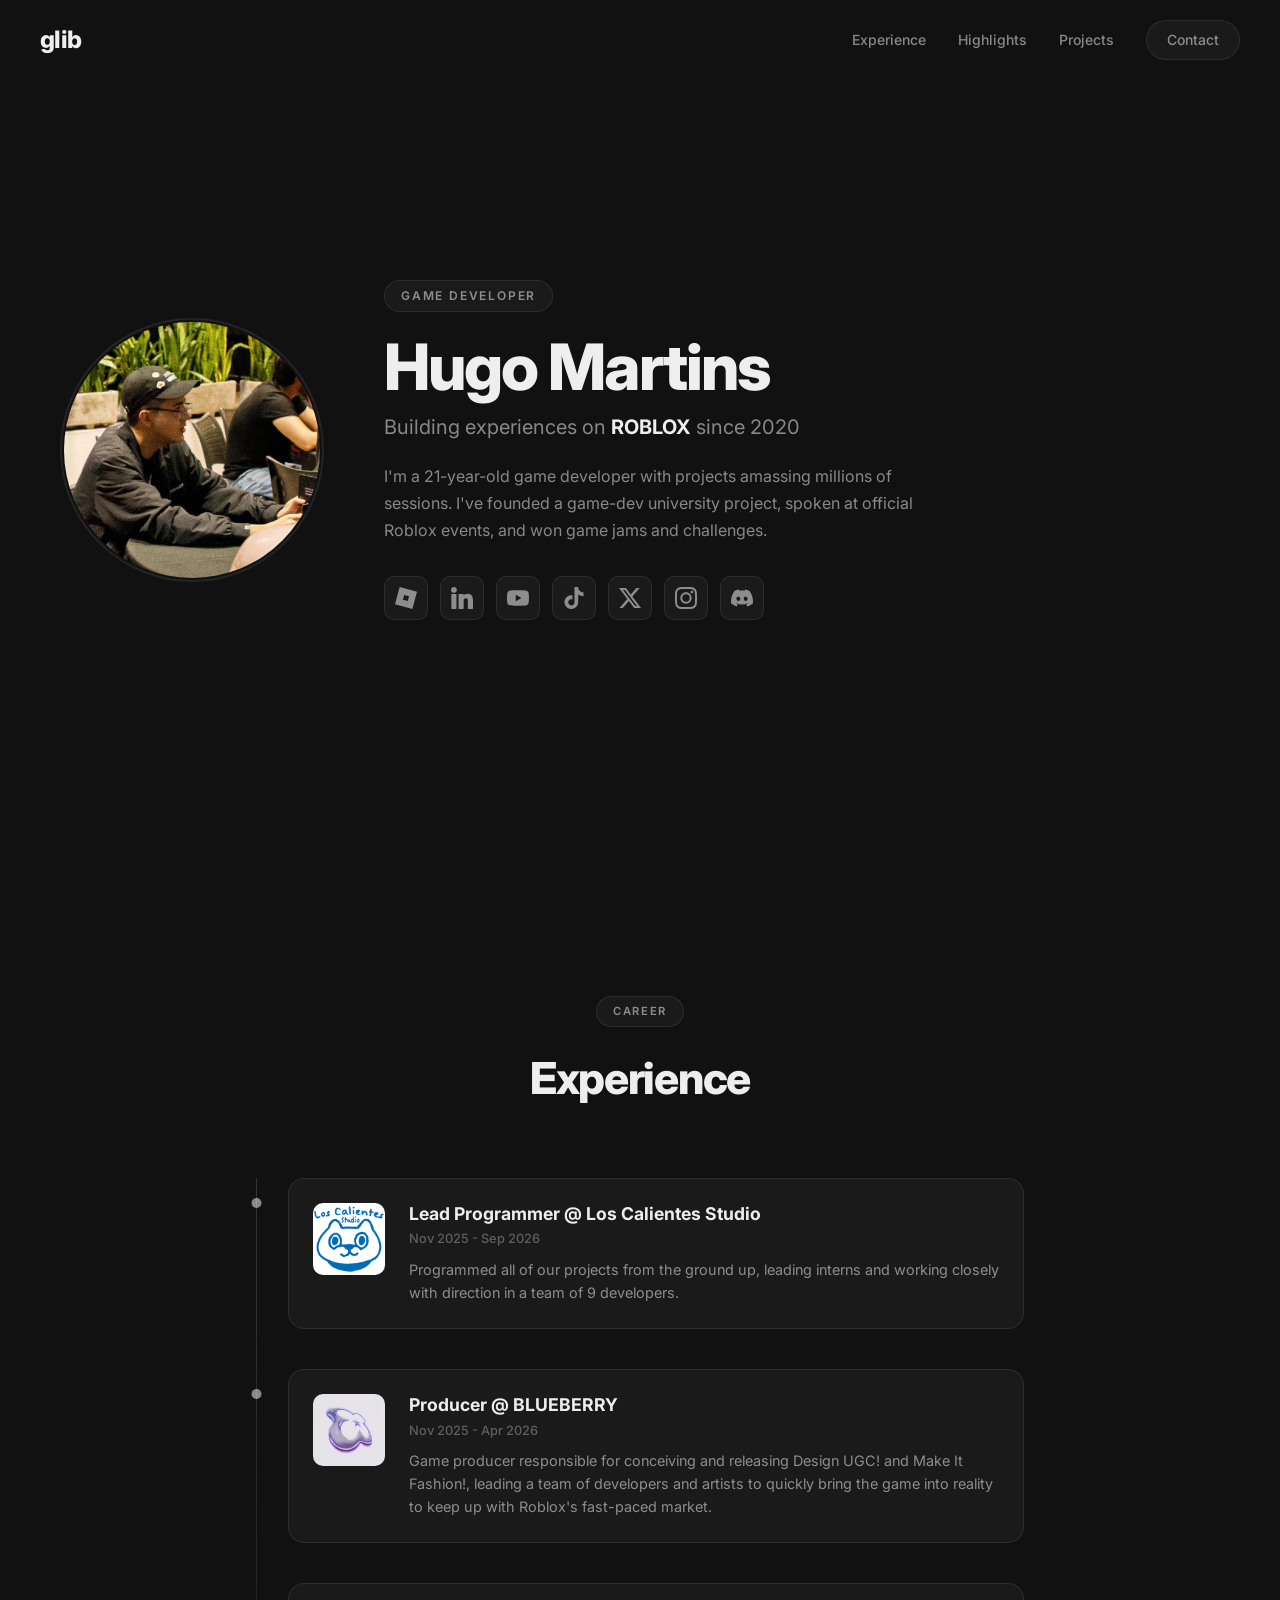
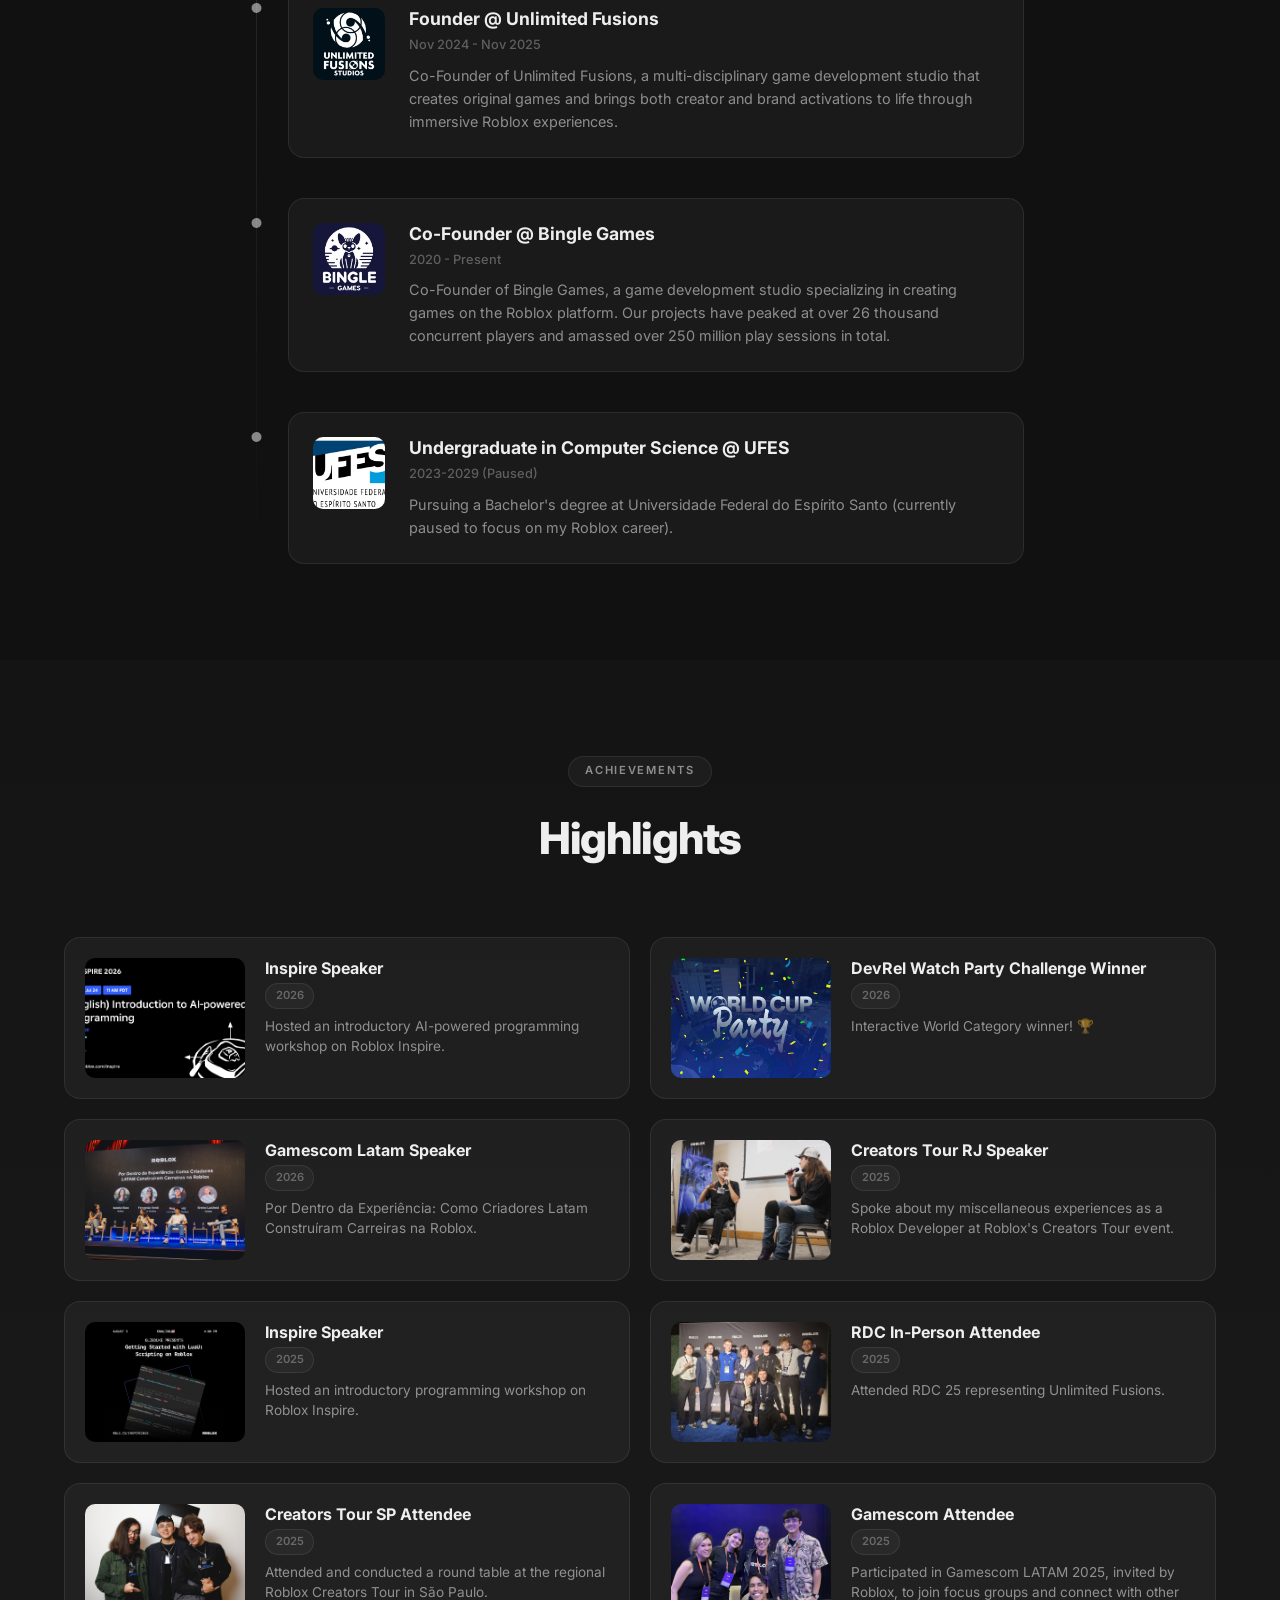
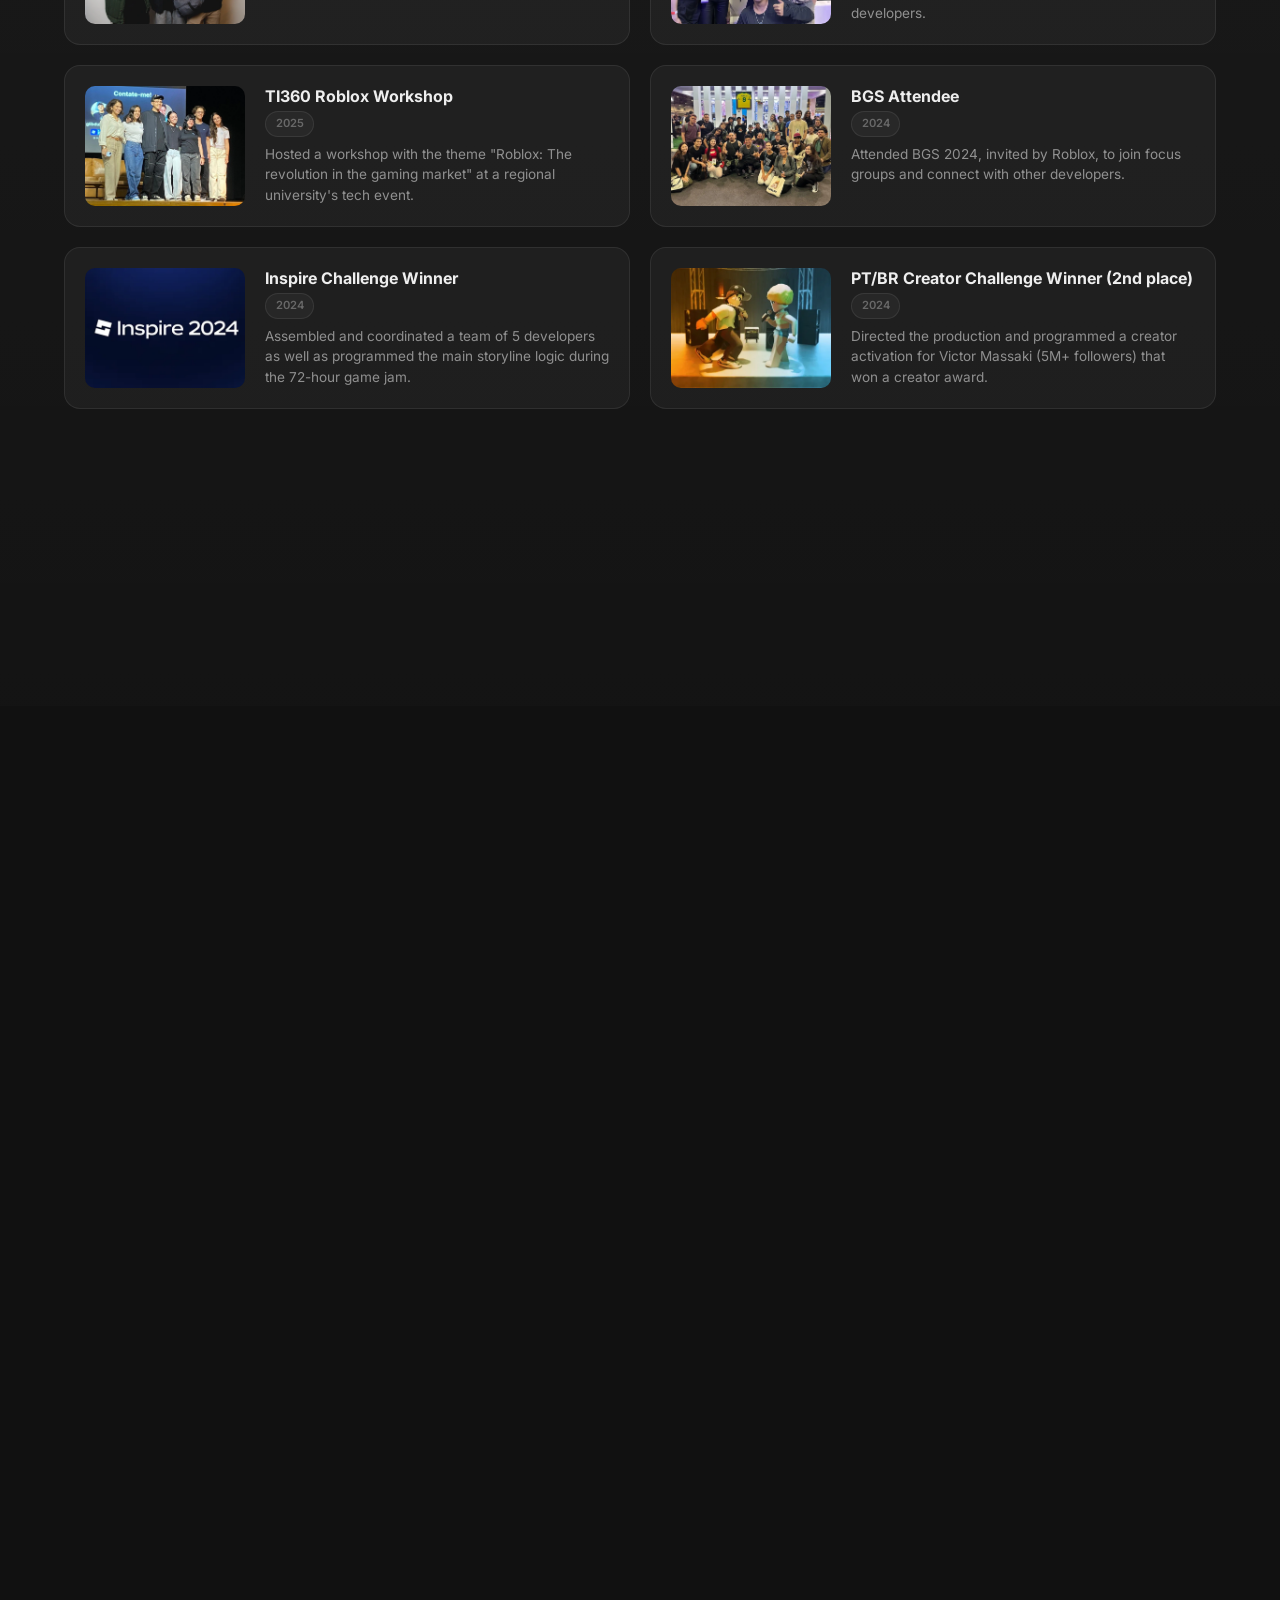
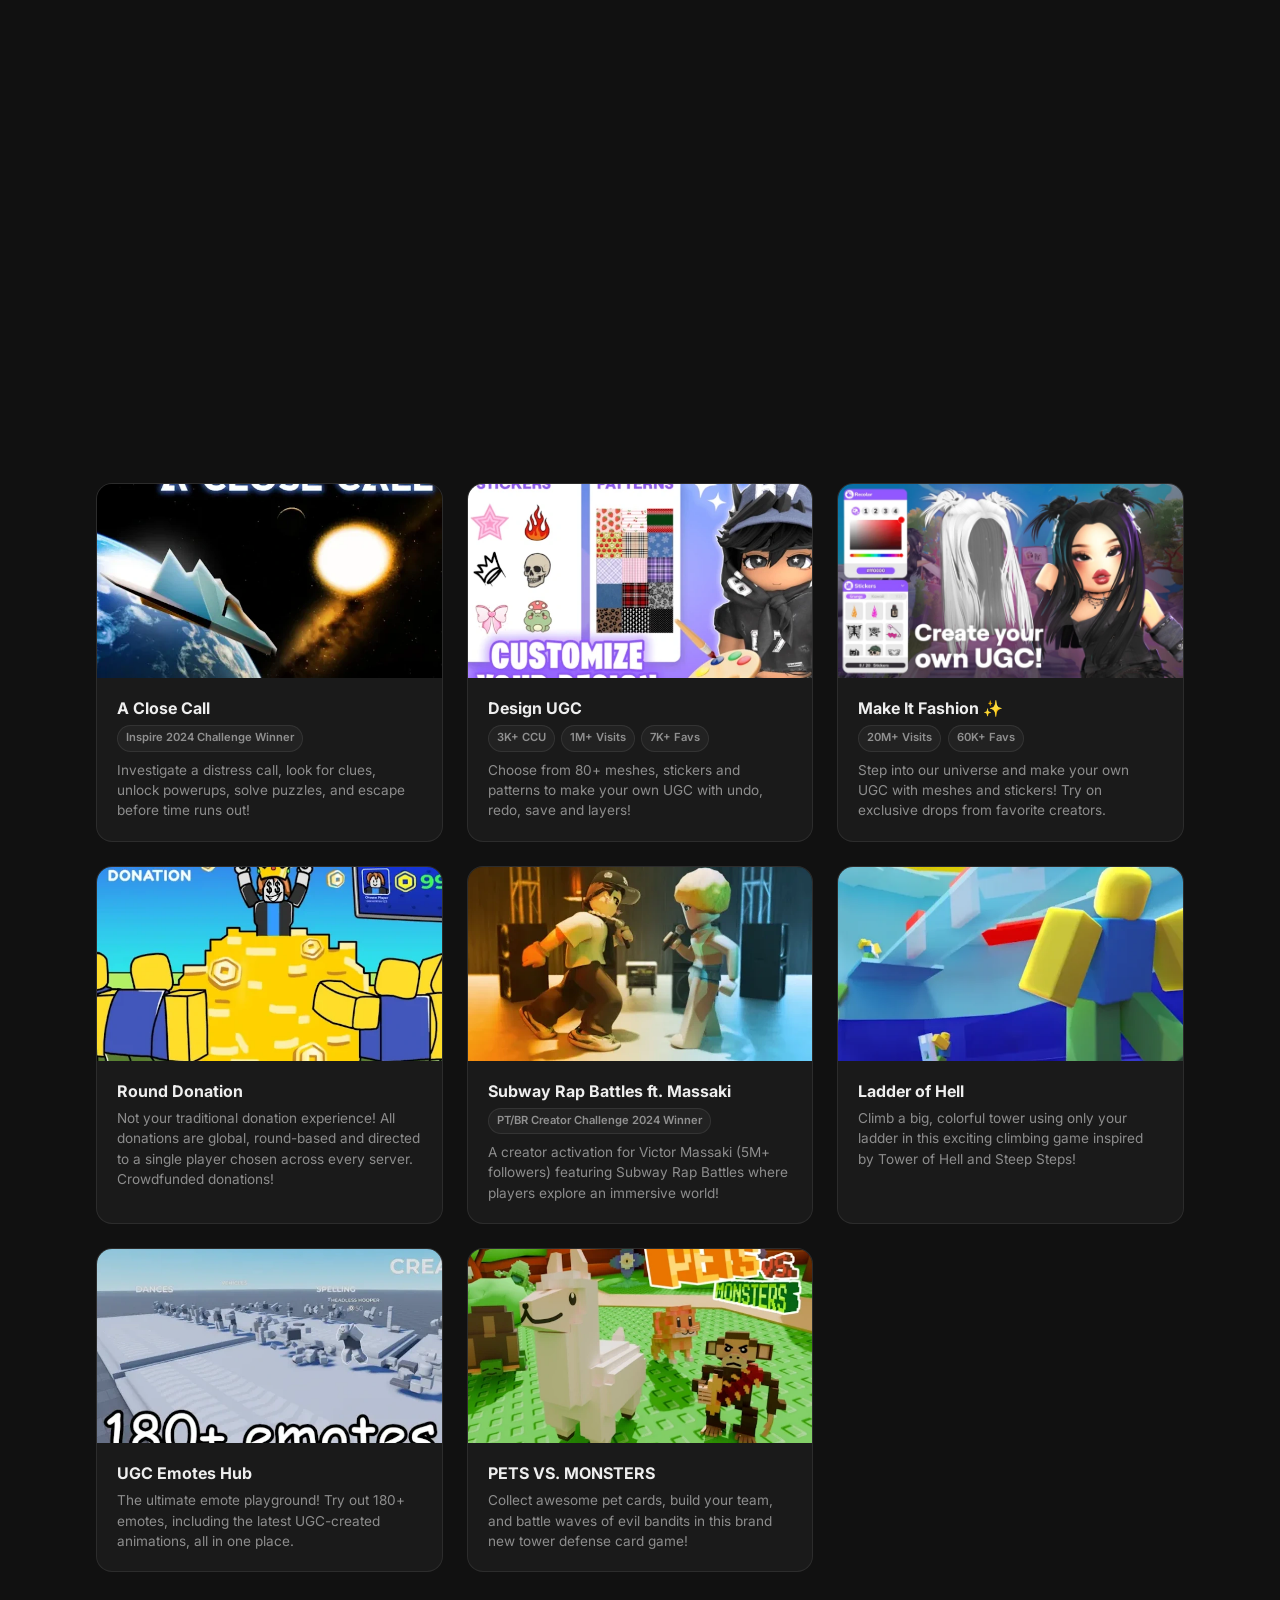
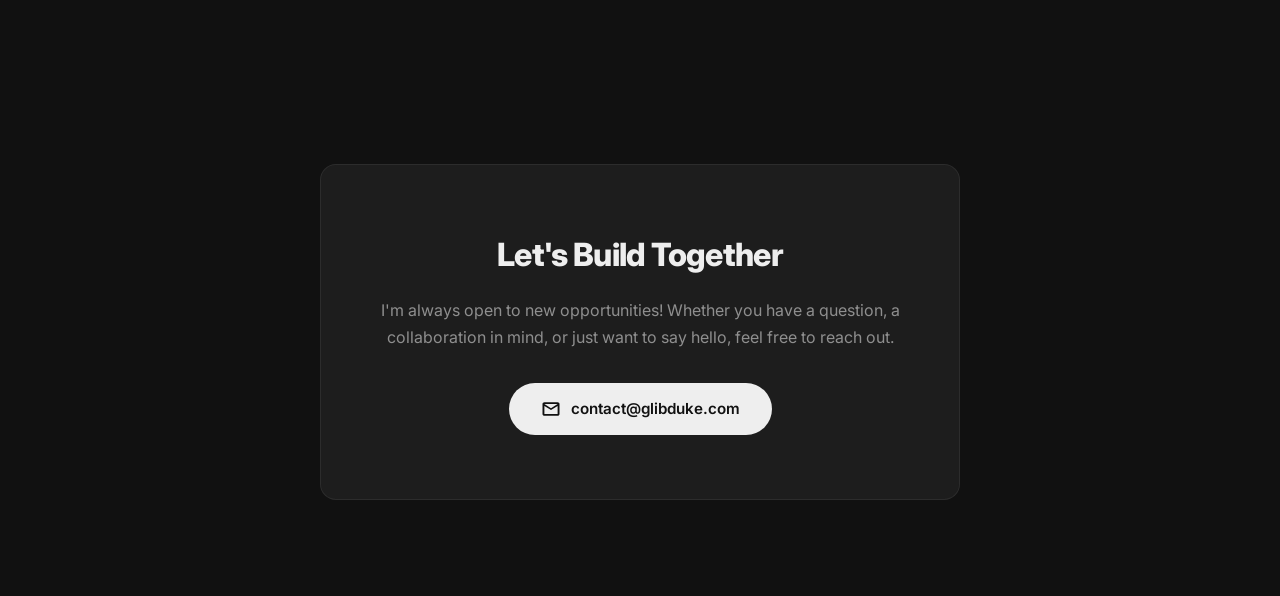
==== commit d239ba55: "Add Merge and Roll ASMR project card Co-Authored-By: Claude Fable 5.1 <noreply@anthropic.com> Claude" ====
--- a/index.html
+++ b/index.html
@@ -313,6 +313,20 @@
 		</div>
 
 		<div class="projects-grid">
+			<a class="project-card reveal" href="https://www.roblox.com/games/71522689546638/Merge-and-Roll-ASMR" target="_blank" rel="noopener noreferrer">
+				<div class="project-card__img">
+					<img src="assets/mergeandroll.webp" alt="Merge and Roll ASMR"/>
+					<div class="project-card__overlay">
+						<svg xmlns="http://www.w3.org/2000/svg" height="48" viewBox="0 -960 960 960" width="48" fill="#fff"><path d="M320-200v-560l440 280-440 280Z"/></svg>
+						<span>Play Now</span>
+					</div>
+				</div>
+				<div class="project-card__info">
+					<h3>Merge and Roll ASMR</h3>
+					<p>Merge balls, ride them into a cannon, and smash through keyboards, bubbles and butter for coins. 50 balls to discover, from a tennis ball to the Sun. Solo project built in a week.</p>
+				</div>
+			</a>
+
 			<a class="project-card reveal" href="https://www.roblox.com/games/86959489705437/10-000-000-BLOCKS" target="_blank" rel="noopener noreferrer">
 				<div class="project-card__img">
 					<img src="assets/breakblocks.webp" alt="BREAK BLOCKS"/>
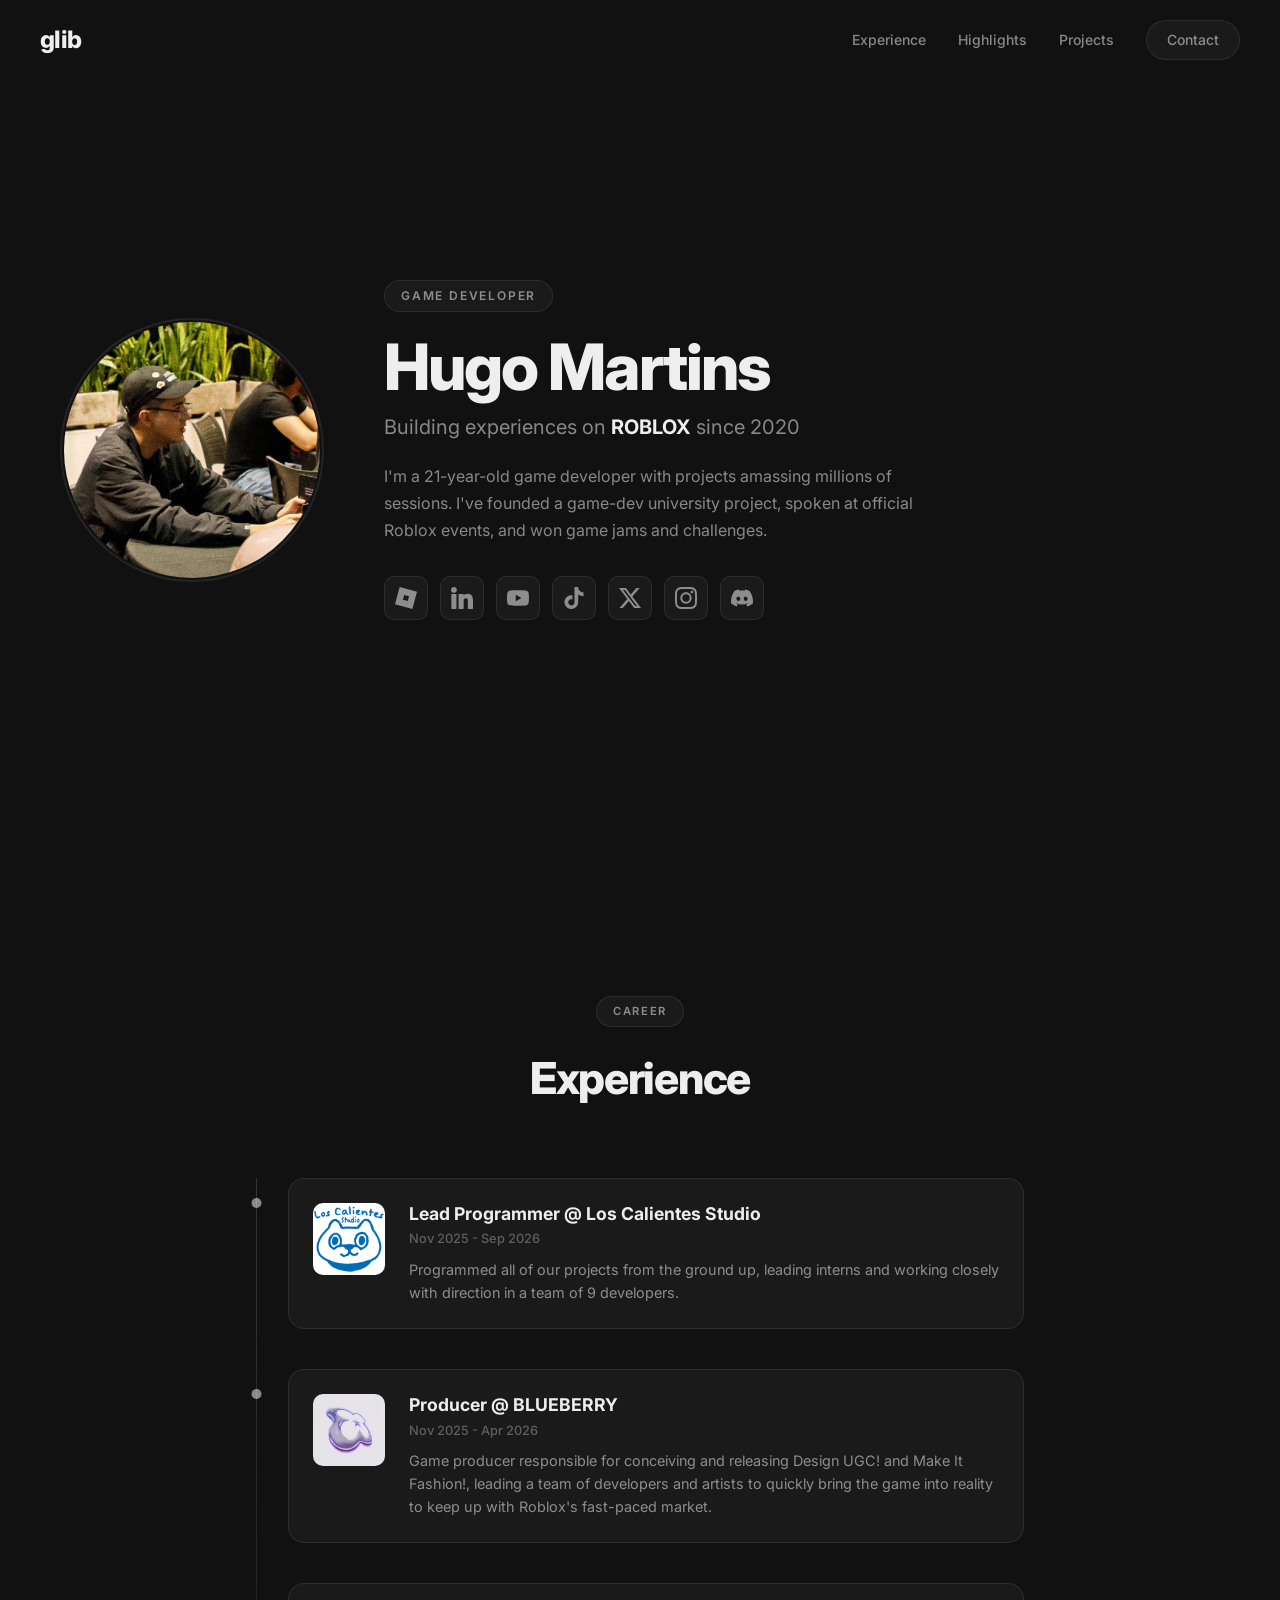
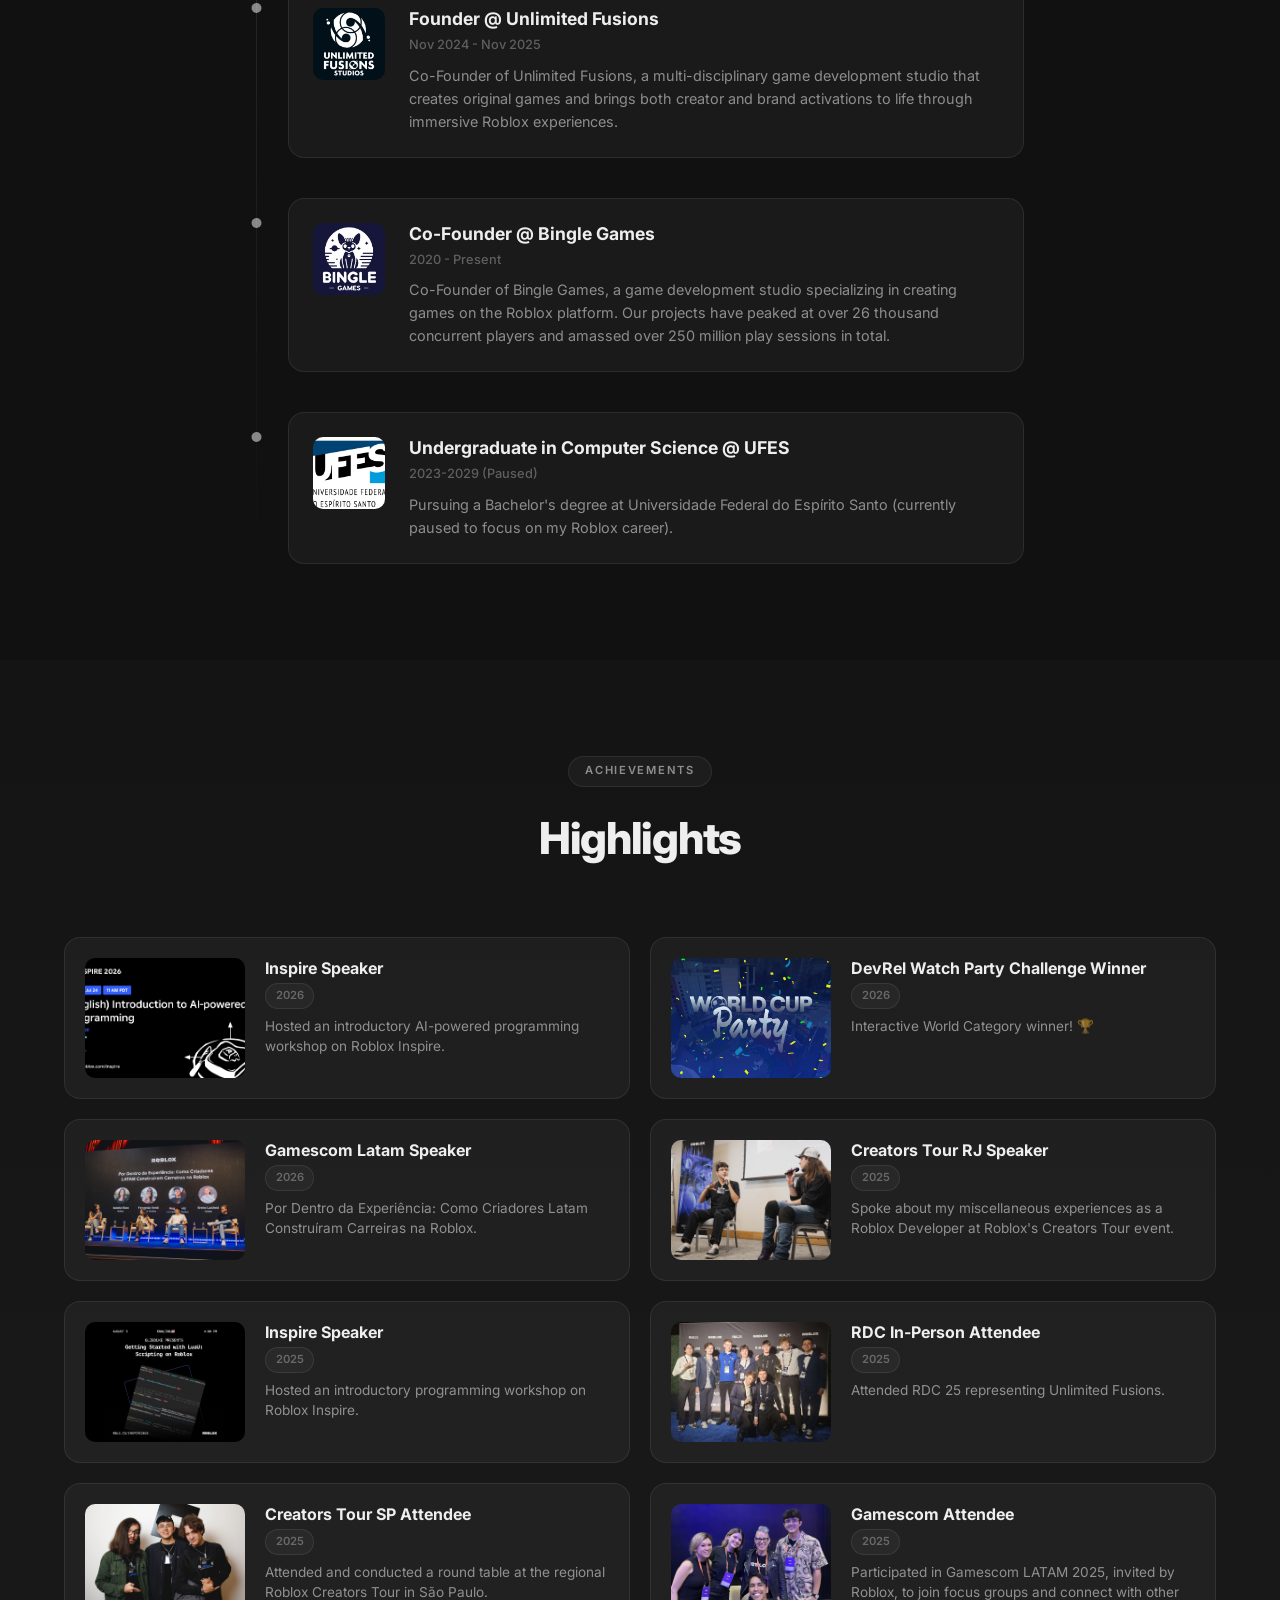
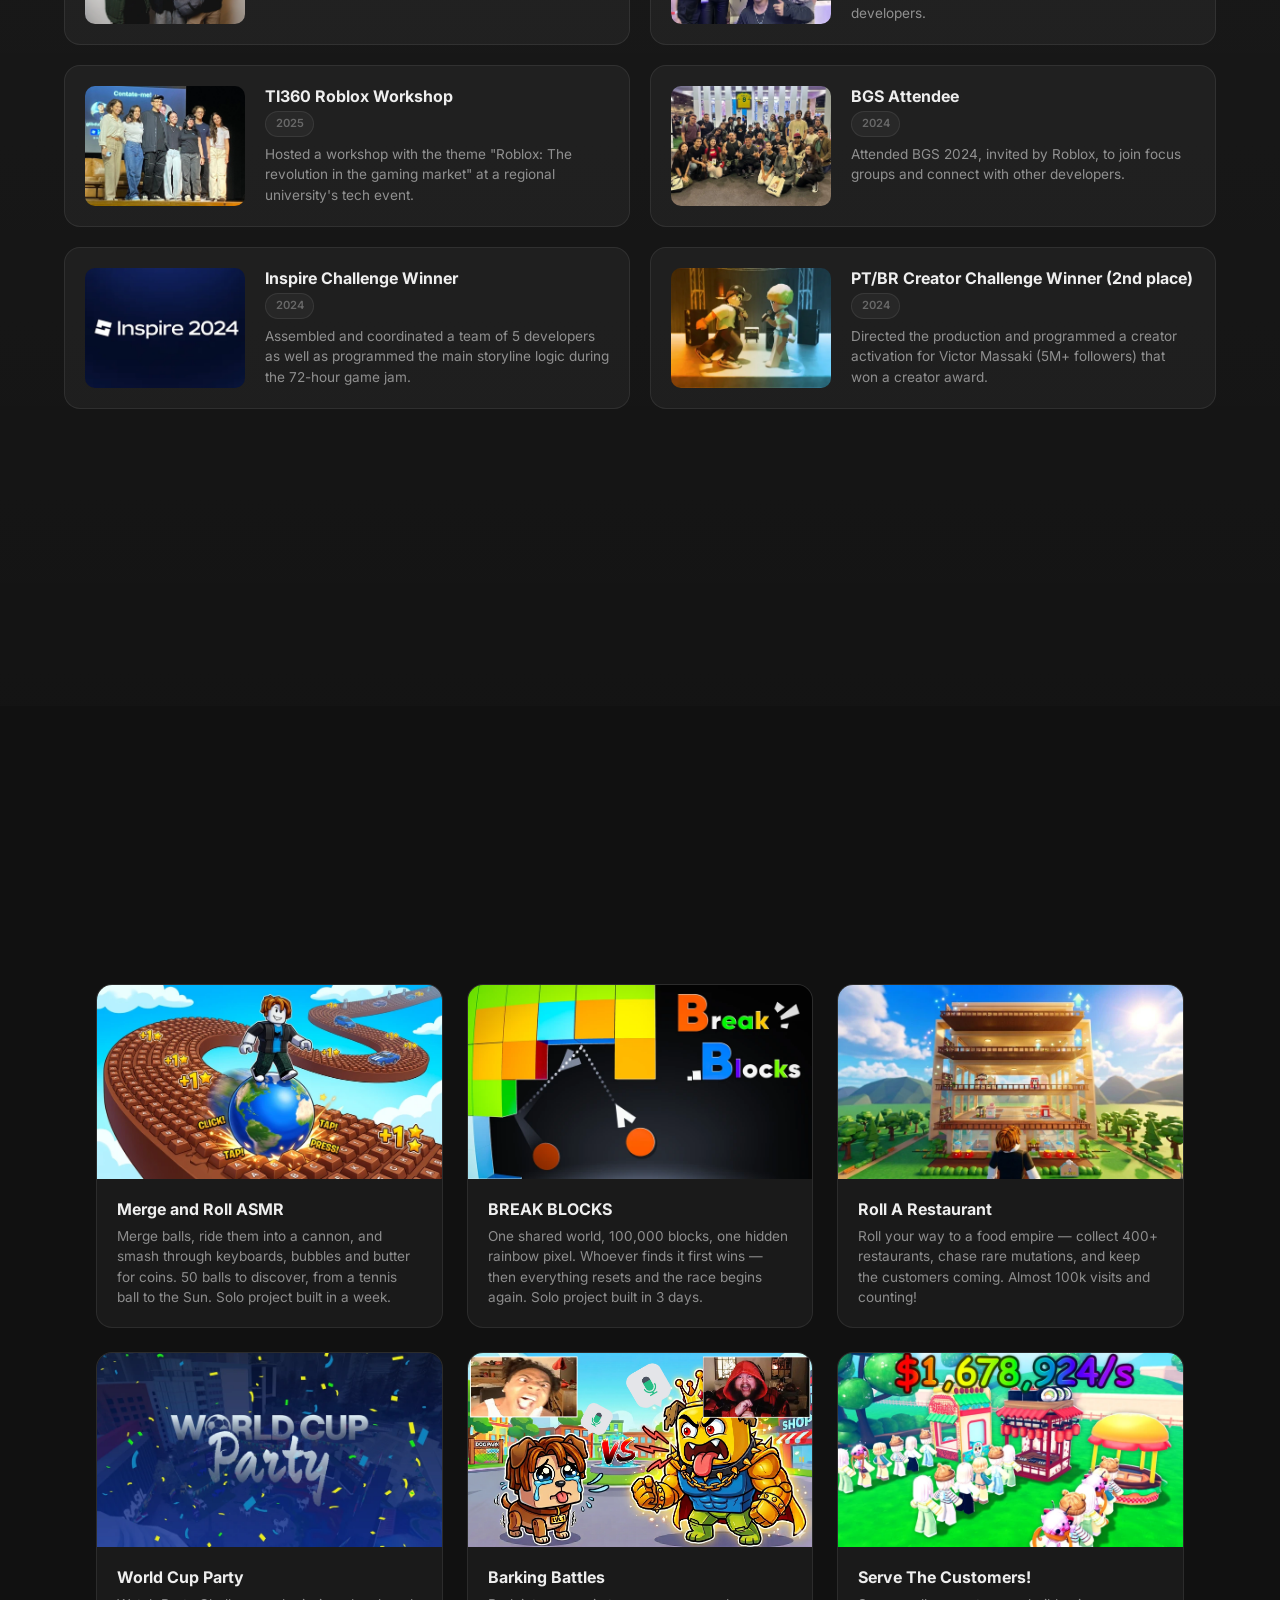
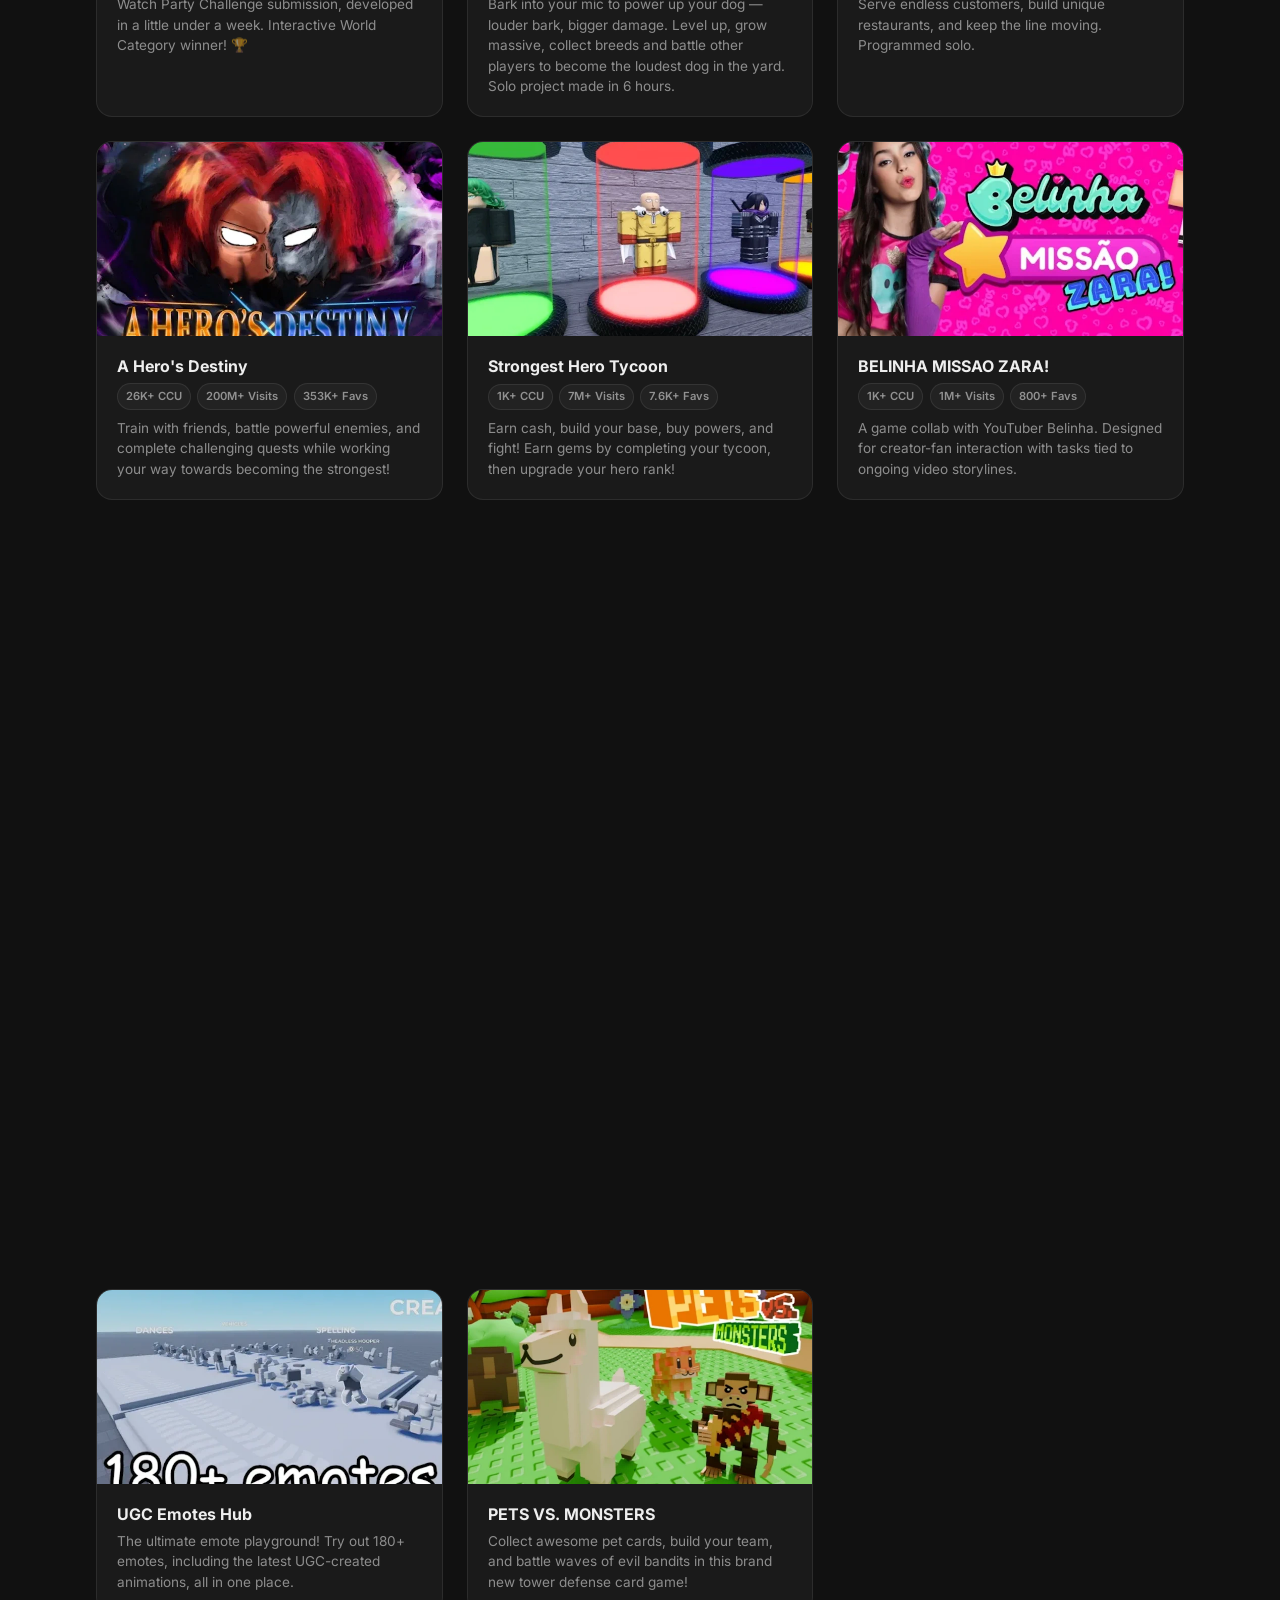
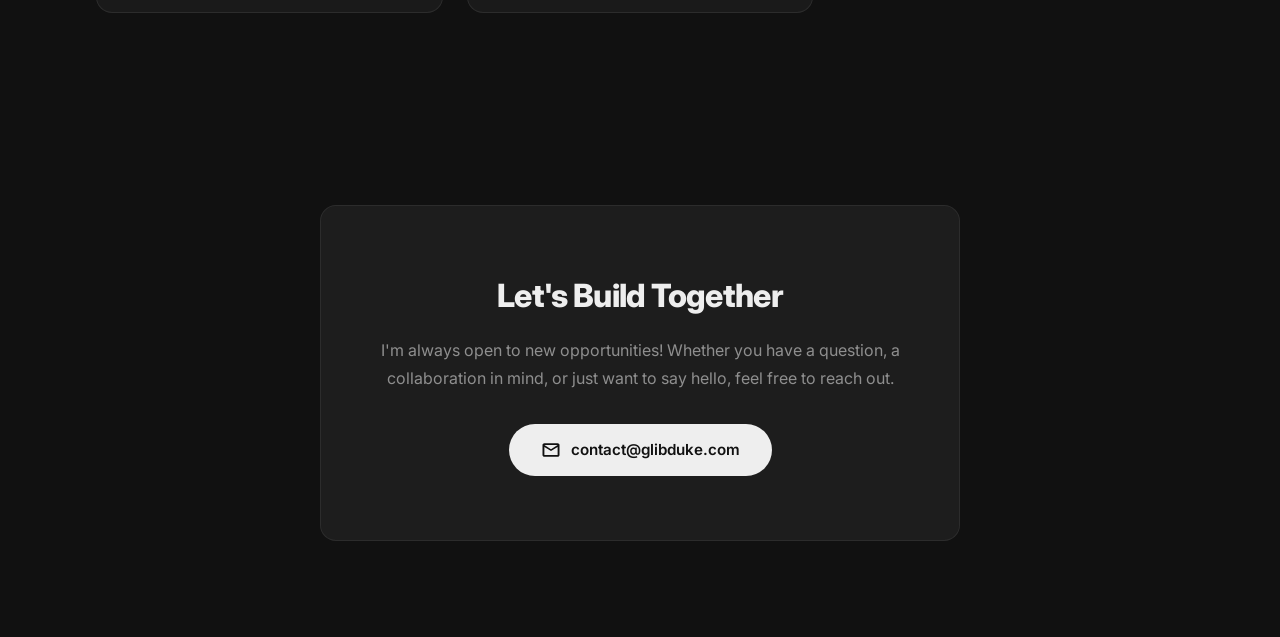
==== commit 3c5cbfb9: "Add build-time notes to BREAK BLOCKS and Barking Battles cards Co-Authored-By: Claude Fable 5.1 <nor" ====
--- a/index.html
+++ b/index.html
@@ -337,7 +337,7 @@
 				</div>
 				<div class="project-card__info">
 					<h3>BREAK BLOCKS</h3>
-					<p>One shared world, 100,000 blocks, one hidden rainbow pixel. Whoever finds it first wins — then everything resets and the race begins again.</p>
+					<p>One shared world, 100,000 blocks, one hidden rainbow pixel. Whoever finds it first wins — then everything resets and the race begins again. Solo project built in 3 days.</p>
 				</div>
 			</a>
 
@@ -379,7 +379,7 @@
 				</div>
 				<div class="project-card__info">
 					<h3>Barking Battles</h3>
-					<p>Vibe-coded in 6 hours.</p>
+					<p>Bark into your mic to power up your dog — louder bark, bigger damage. Level up, grow massive, collect breeds and battle other players to become the loudest dog in the yard. Solo project made in 6 hours.</p>
 				</div>
 			</a>
 
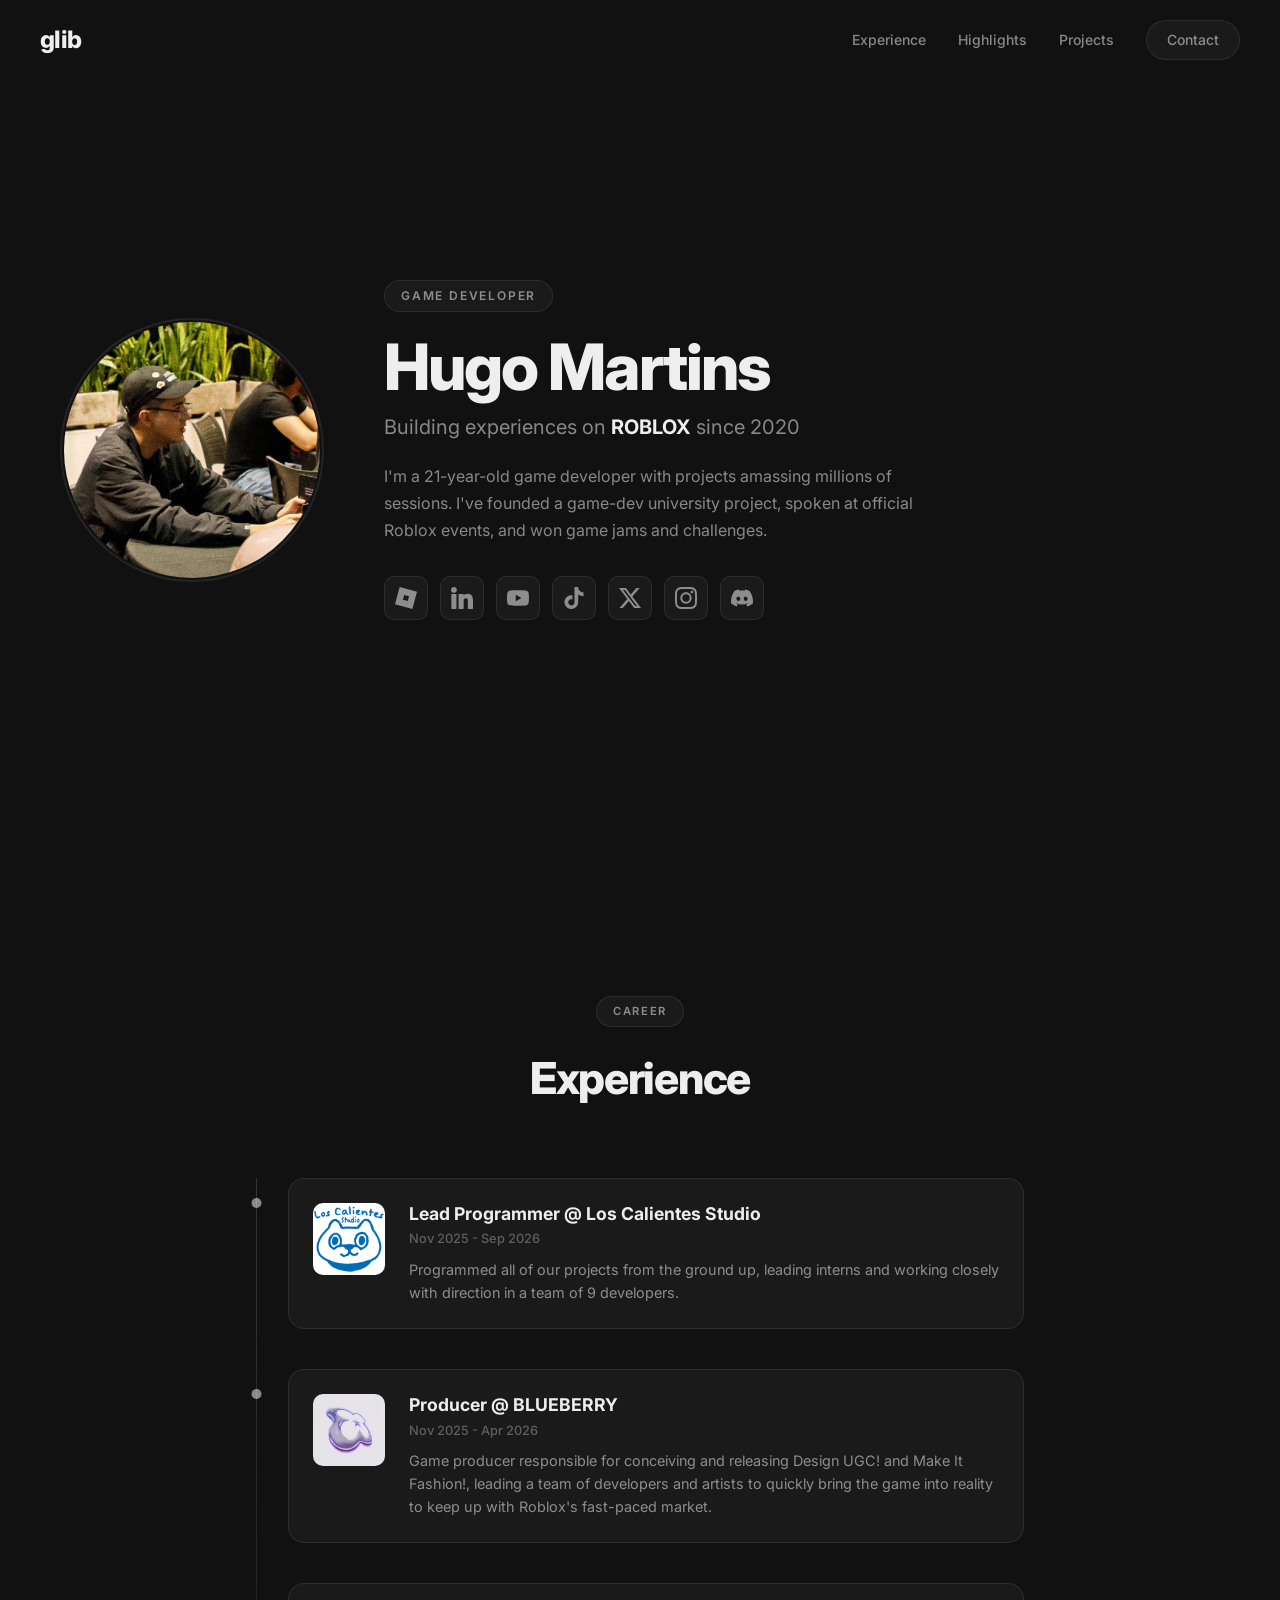
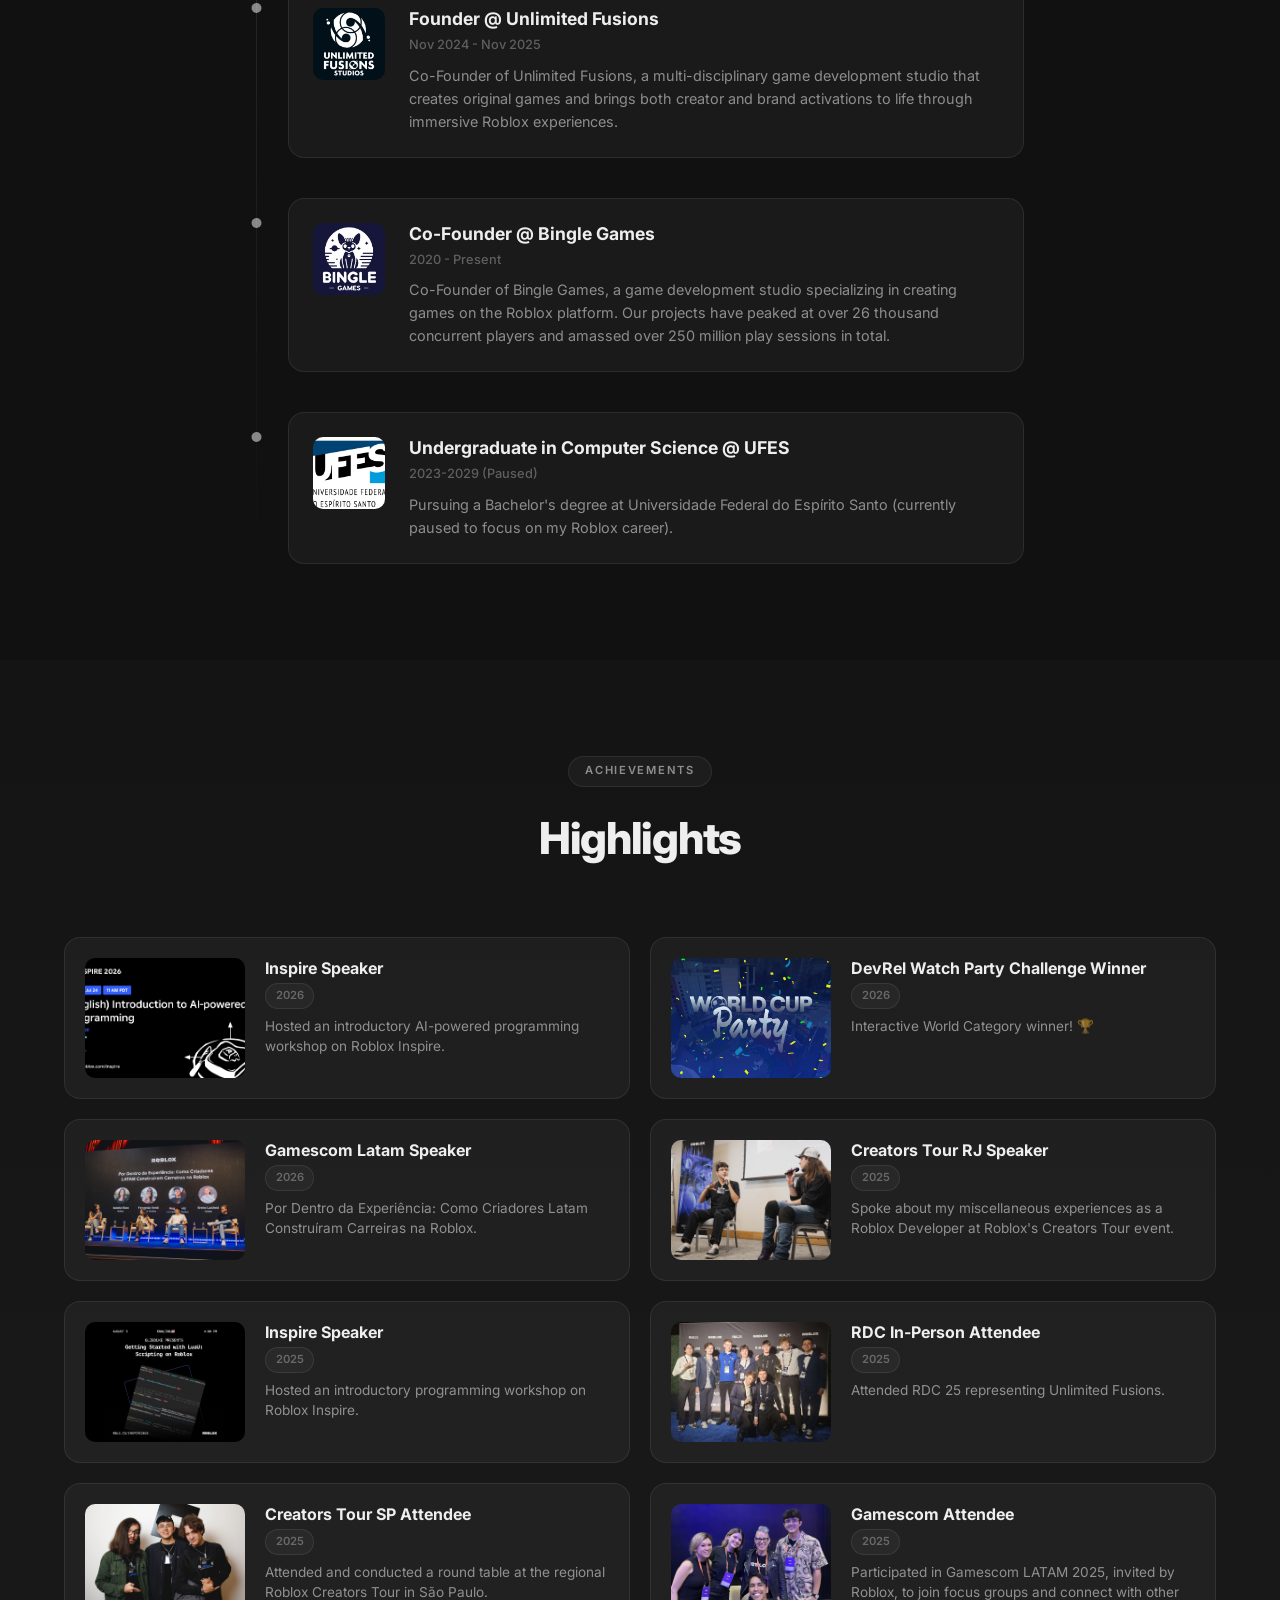
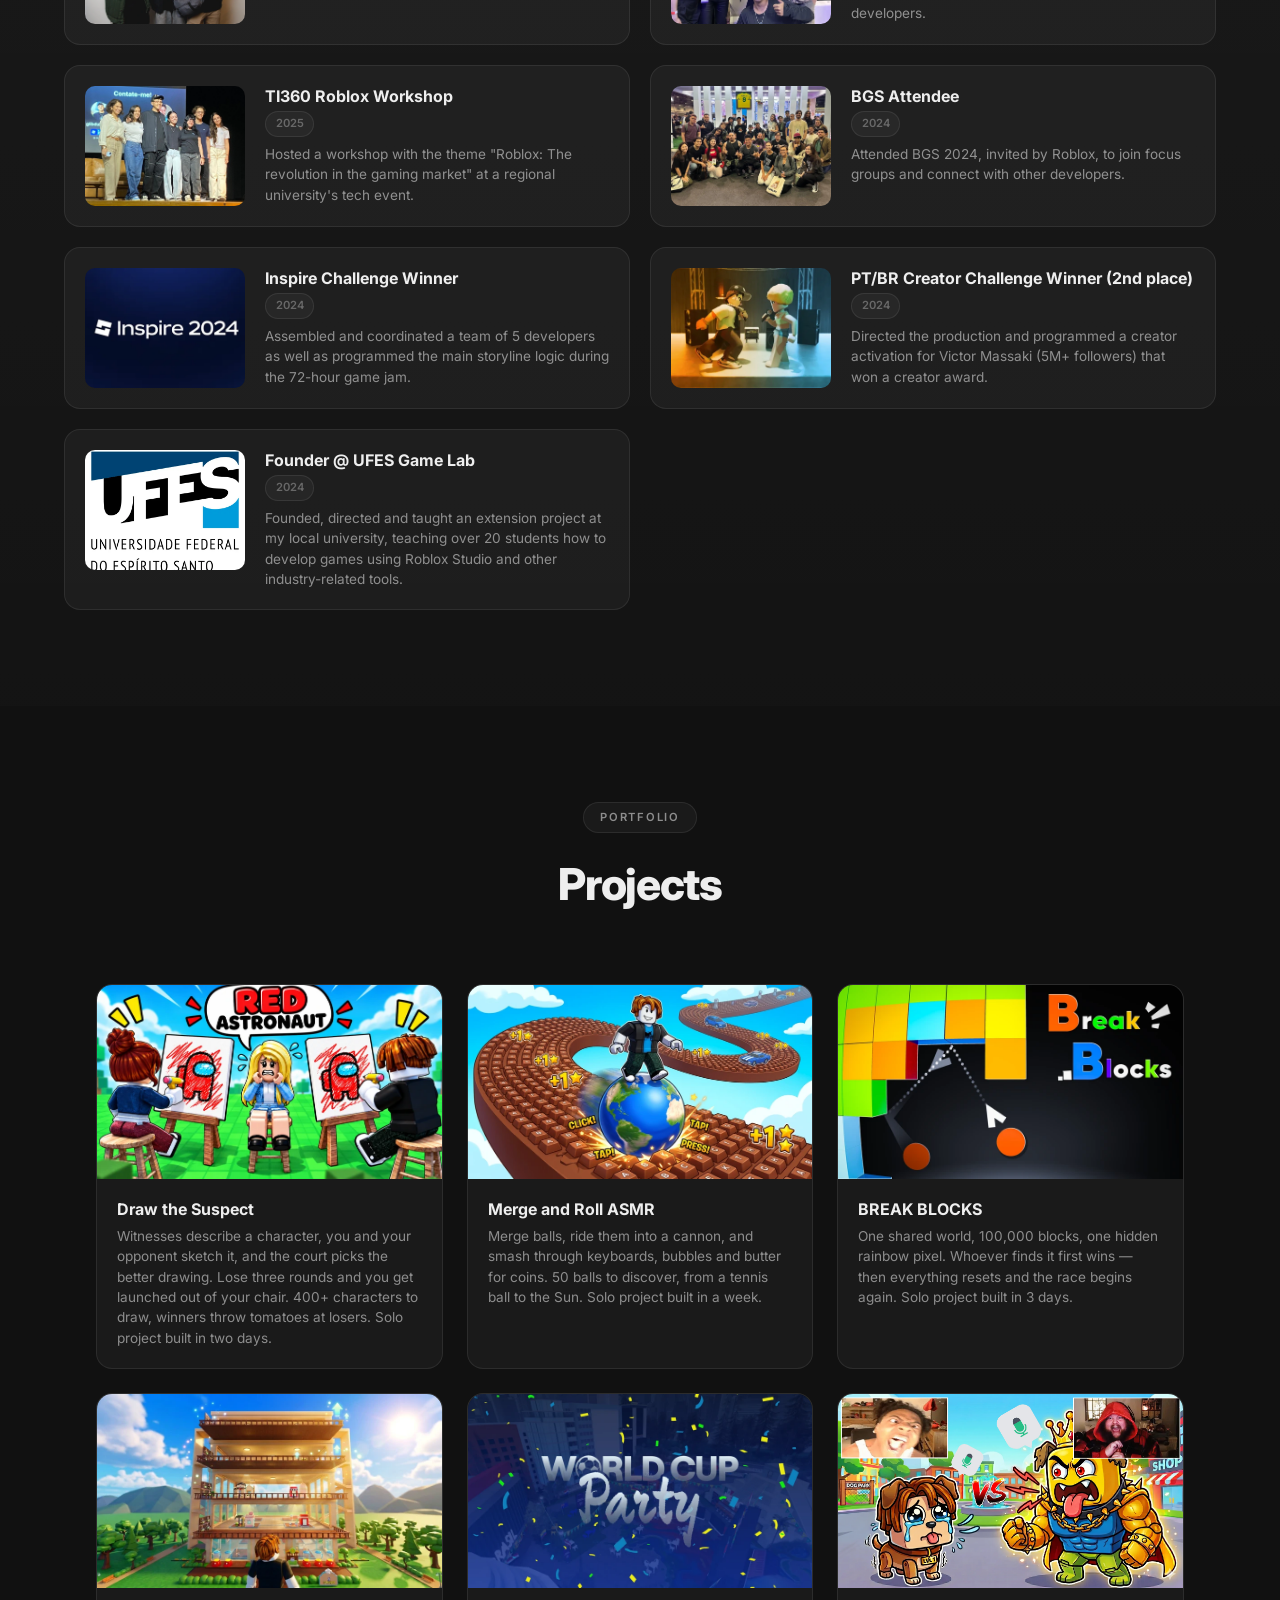
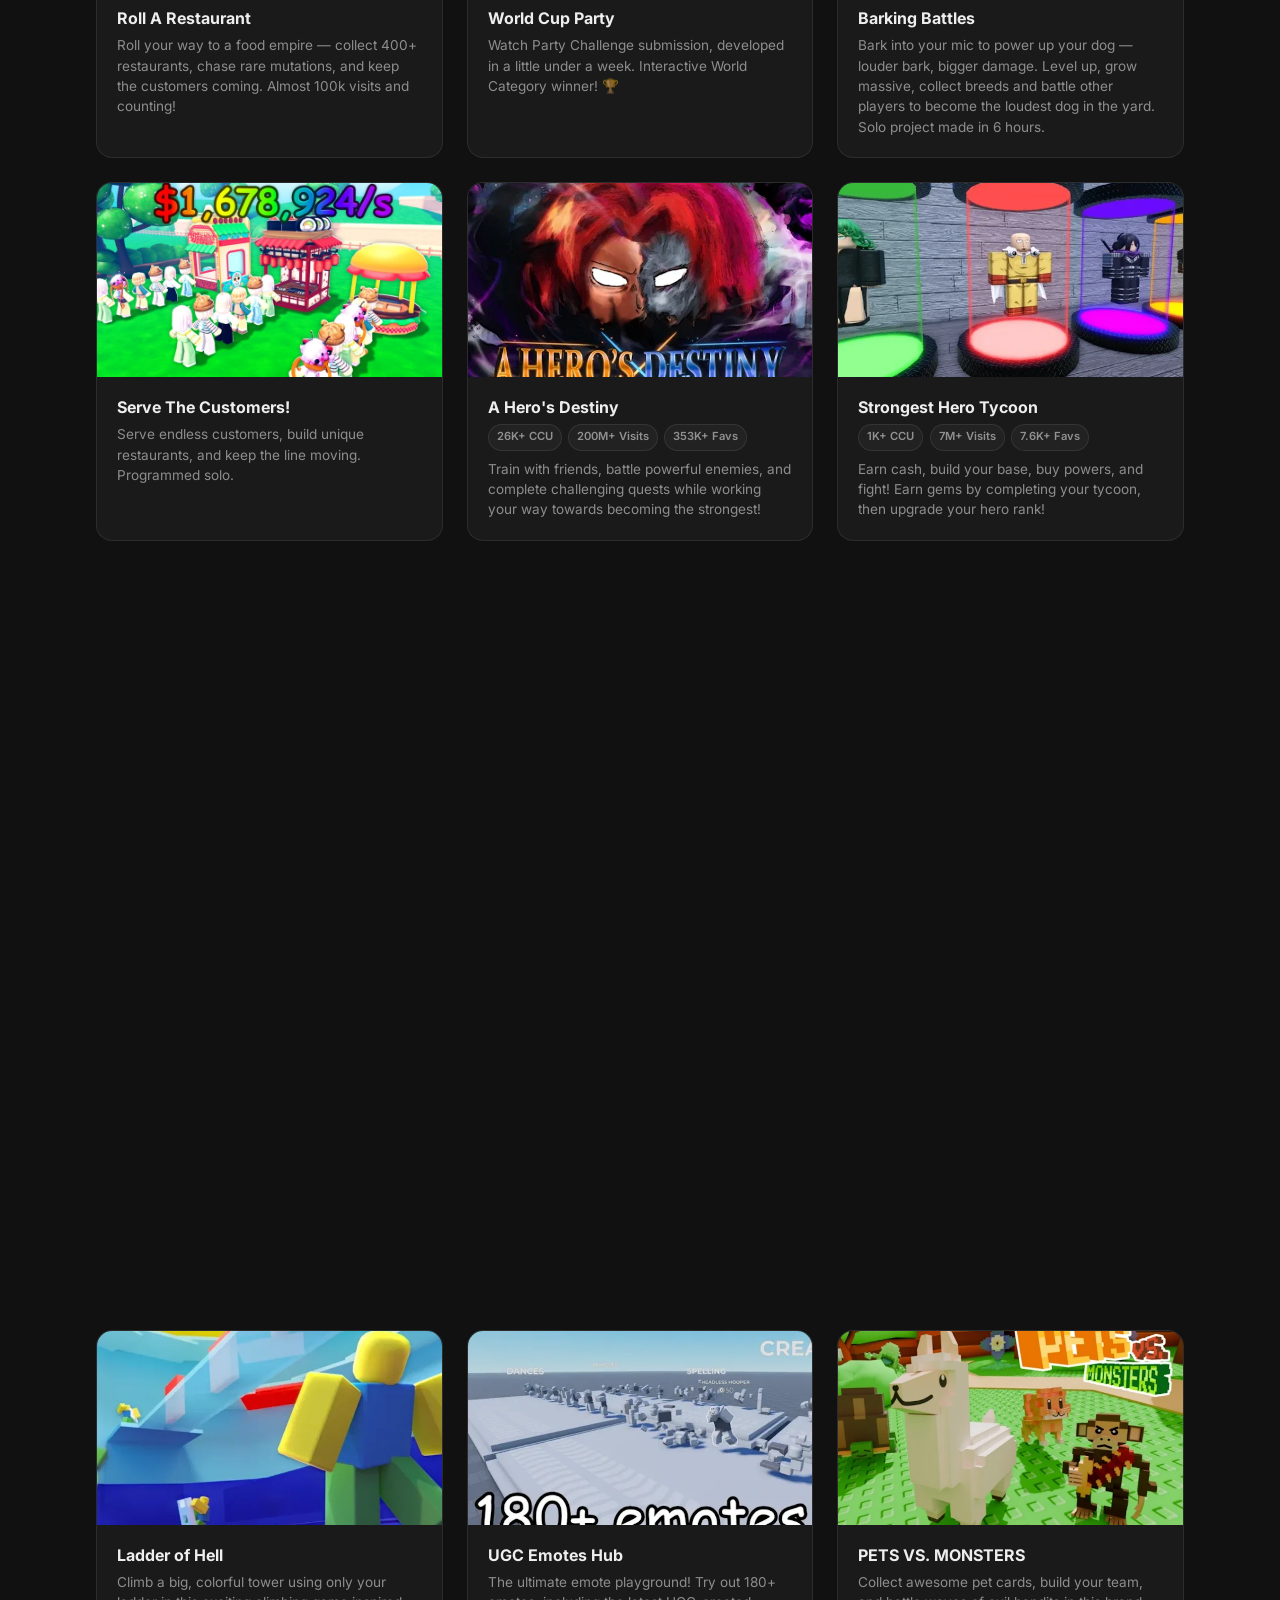
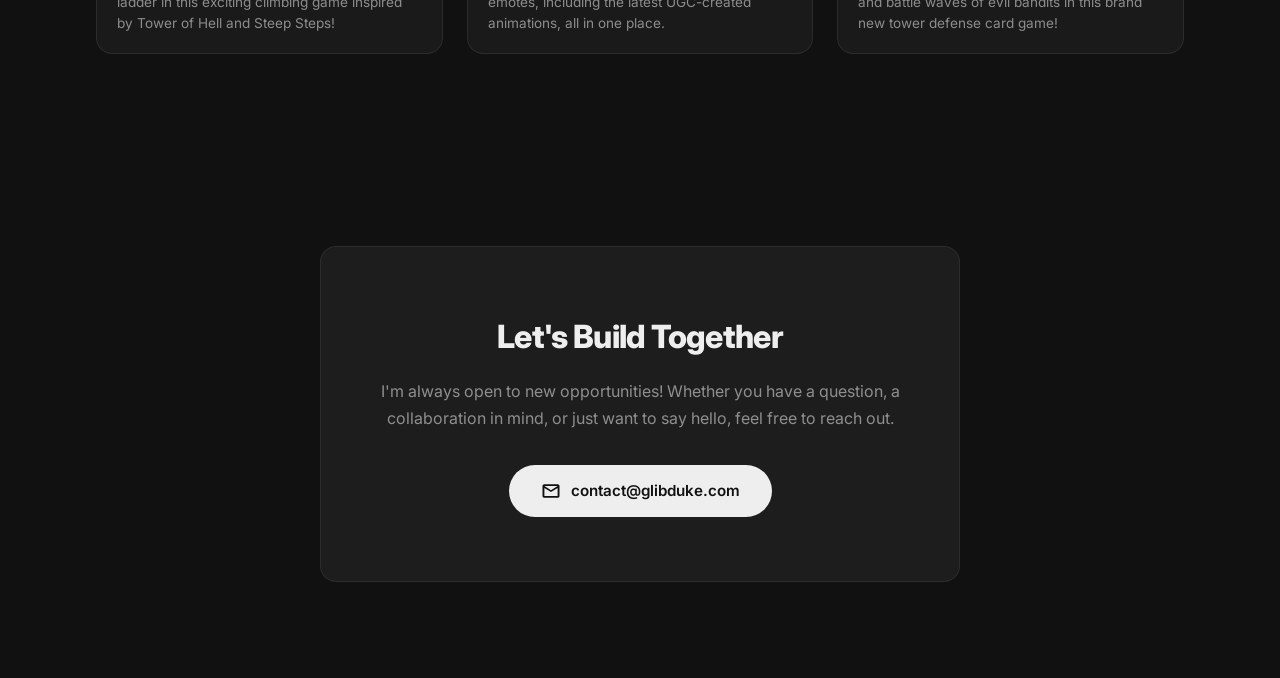
==== commit 97e57a3a: "Add Draw the Suspect project card Co-Authored-By: Claude Fable 5.1 <noreply@anthropic.com> Claude-Se" ====
--- a/index.html
+++ b/index.html
@@ -313,6 +313,20 @@
 		</div>
 
 		<div class="projects-grid">
+			<a class="project-card reveal" href="https://www.roblox.com/games/135207354869211/Draw-the-Suspect" target="_blank" rel="noopener noreferrer">
+				<div class="project-card__img">
+					<img src="assets/drawthesuspect.webp" alt="Draw the Suspect"/>
+					<div class="project-card__overlay">
+						<svg xmlns="http://www.w3.org/2000/svg" height="48" viewBox="0 -960 960 960" width="48" fill="#fff"><path d="M320-200v-560l440 280-440 280Z"/></svg>
+						<span>Play Now</span>
+					</div>
+				</div>
+				<div class="project-card__info">
+					<h3>Draw the Suspect</h3>
+					<p>Witnesses describe a character, you and your opponent sketch it, and the court picks the better drawing. Lose three rounds and you get launched out of your chair. 400+ characters to draw, winners throw tomatoes at losers. Solo project built in two days.</p>
+				</div>
+			</a>
+
 			<a class="project-card reveal" href="https://www.roblox.com/games/71522689546638/Merge-and-Roll-ASMR" target="_blank" rel="noopener noreferrer">
 				<div class="project-card__img">
 					<img src="assets/mergeandroll.webp" alt="Merge and Roll ASMR"/>
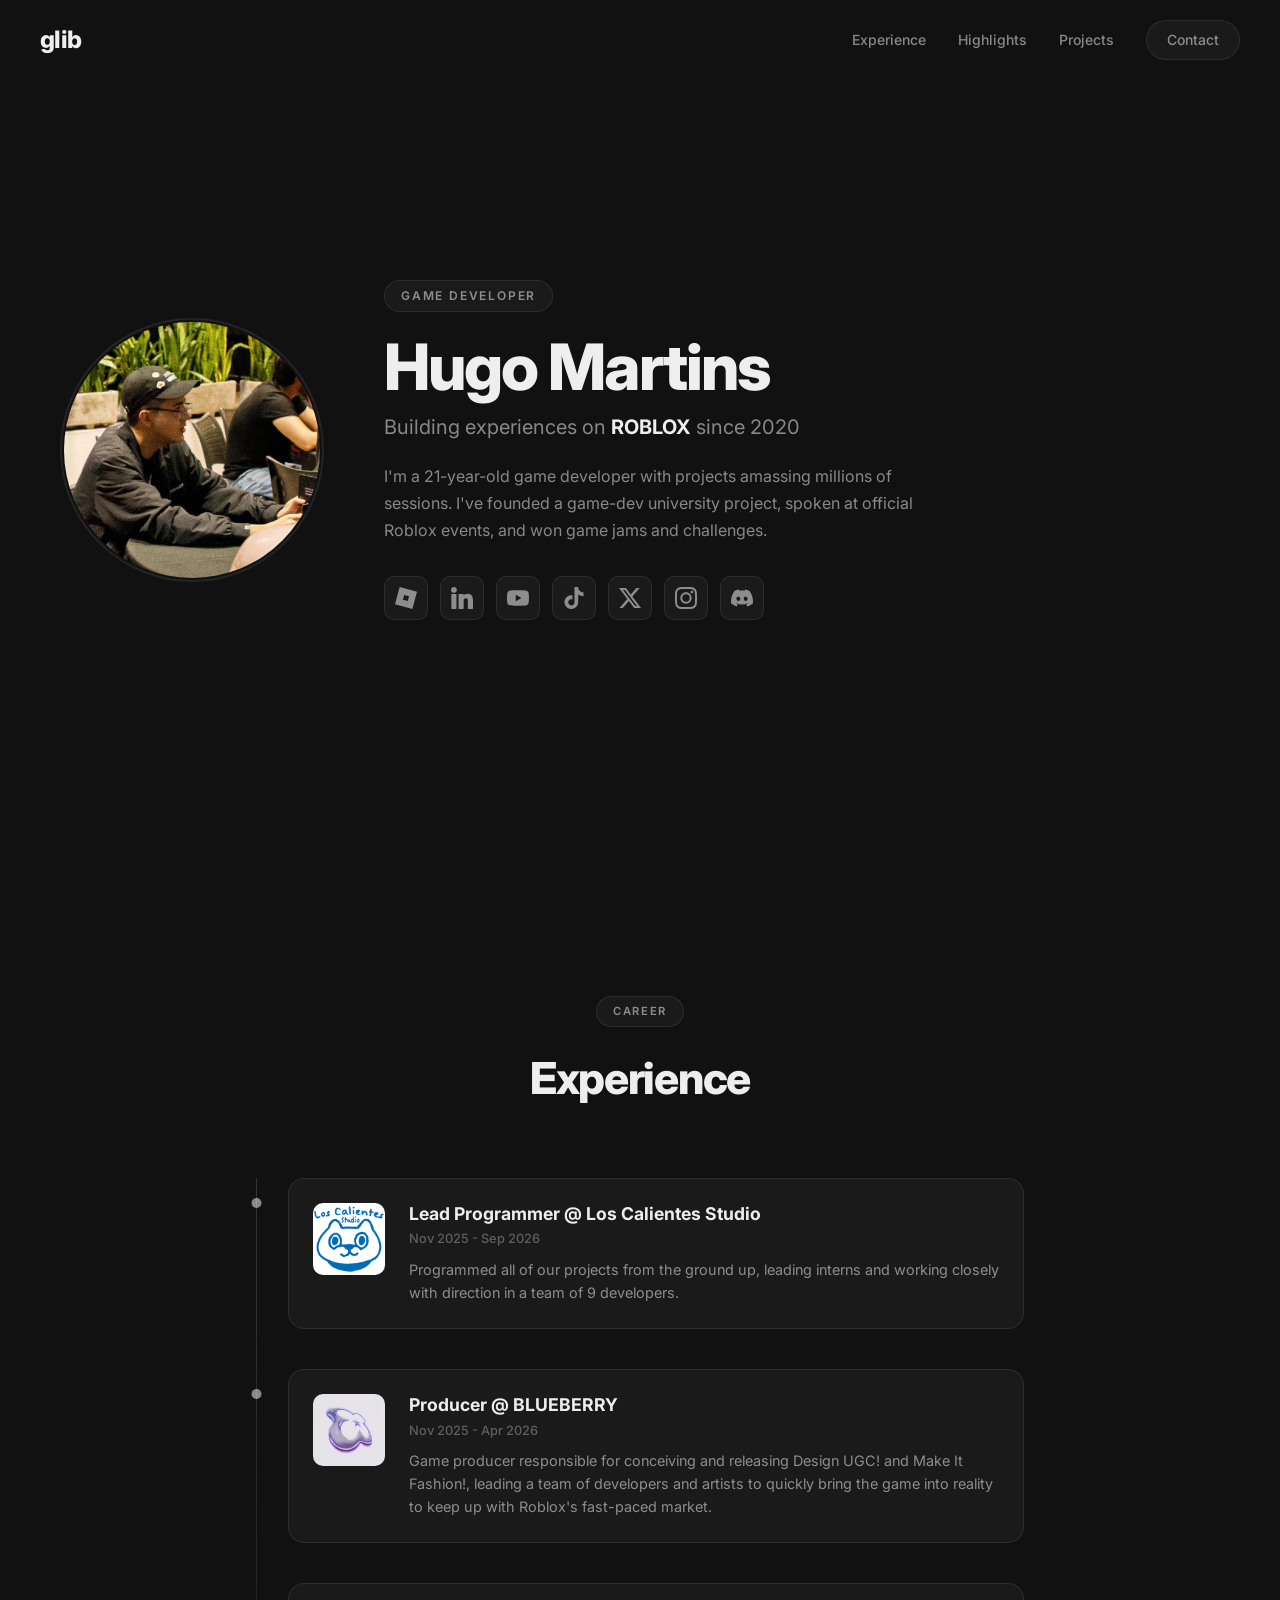
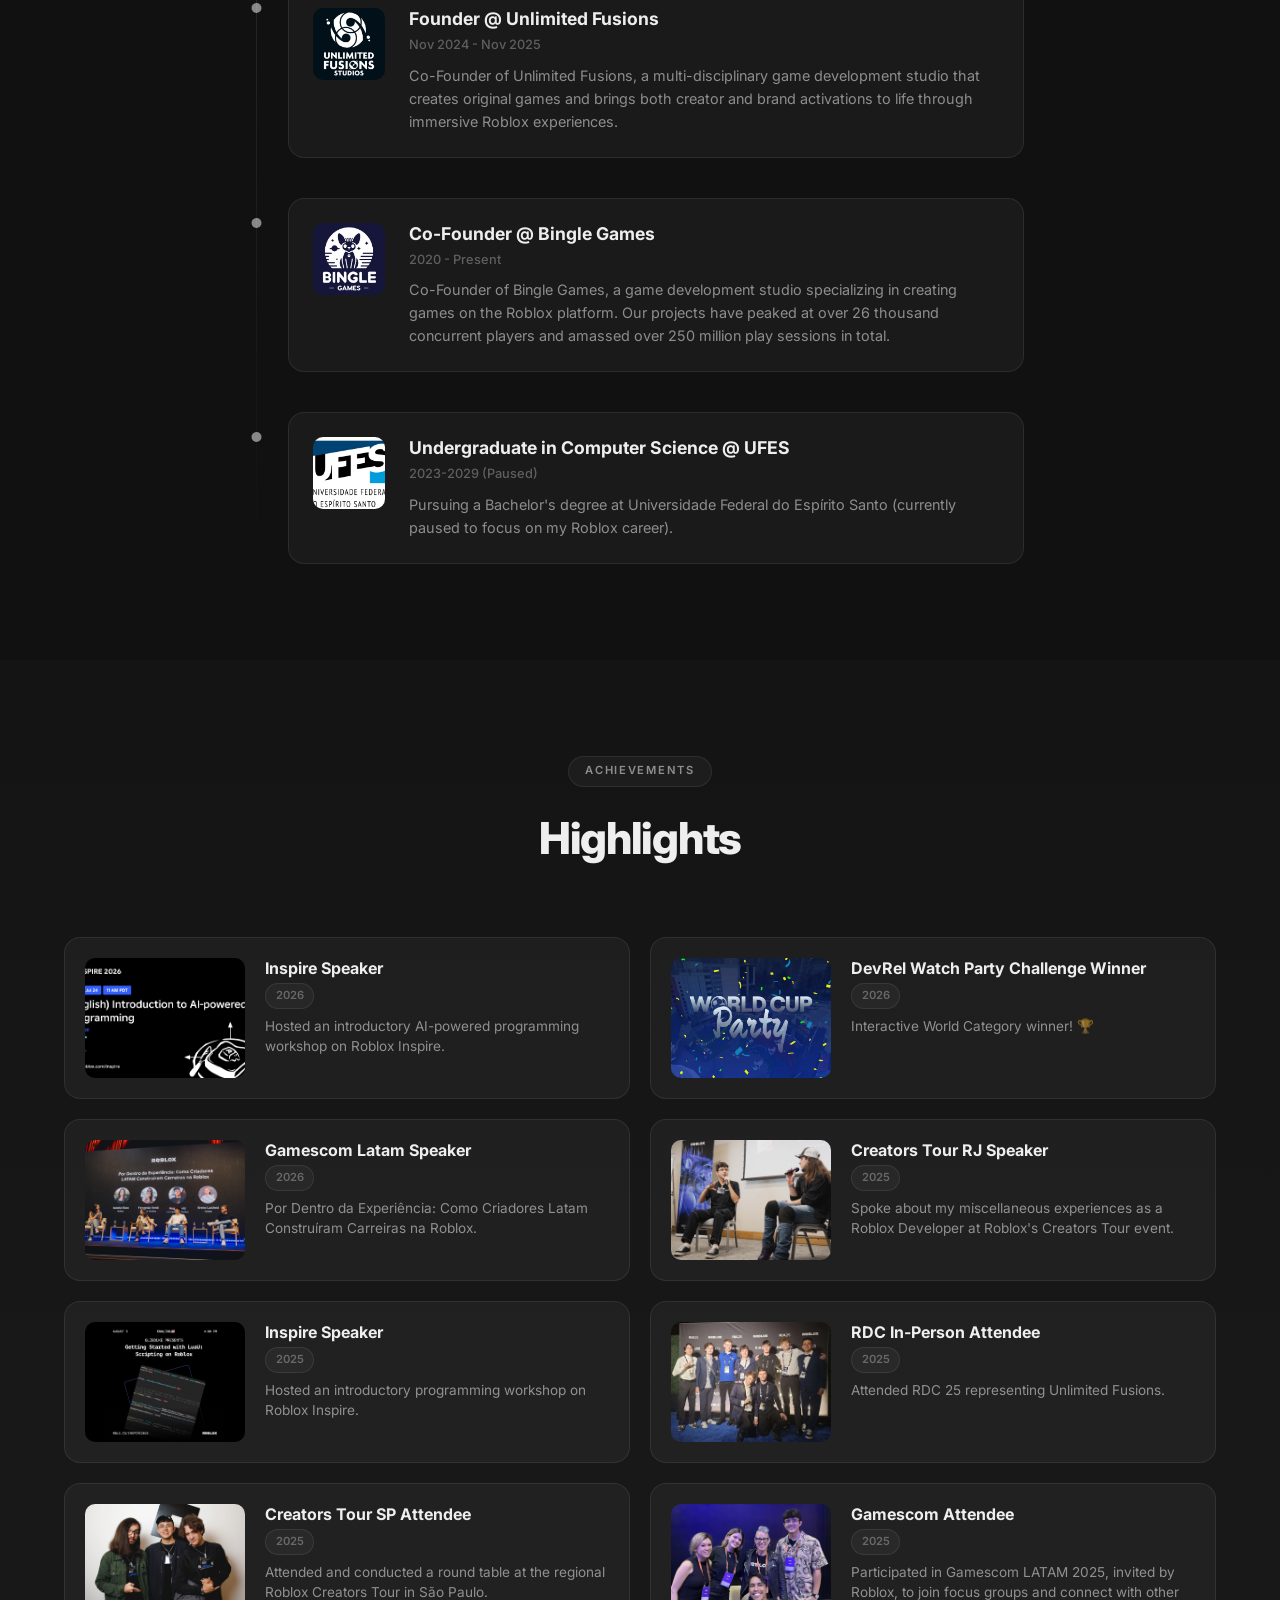
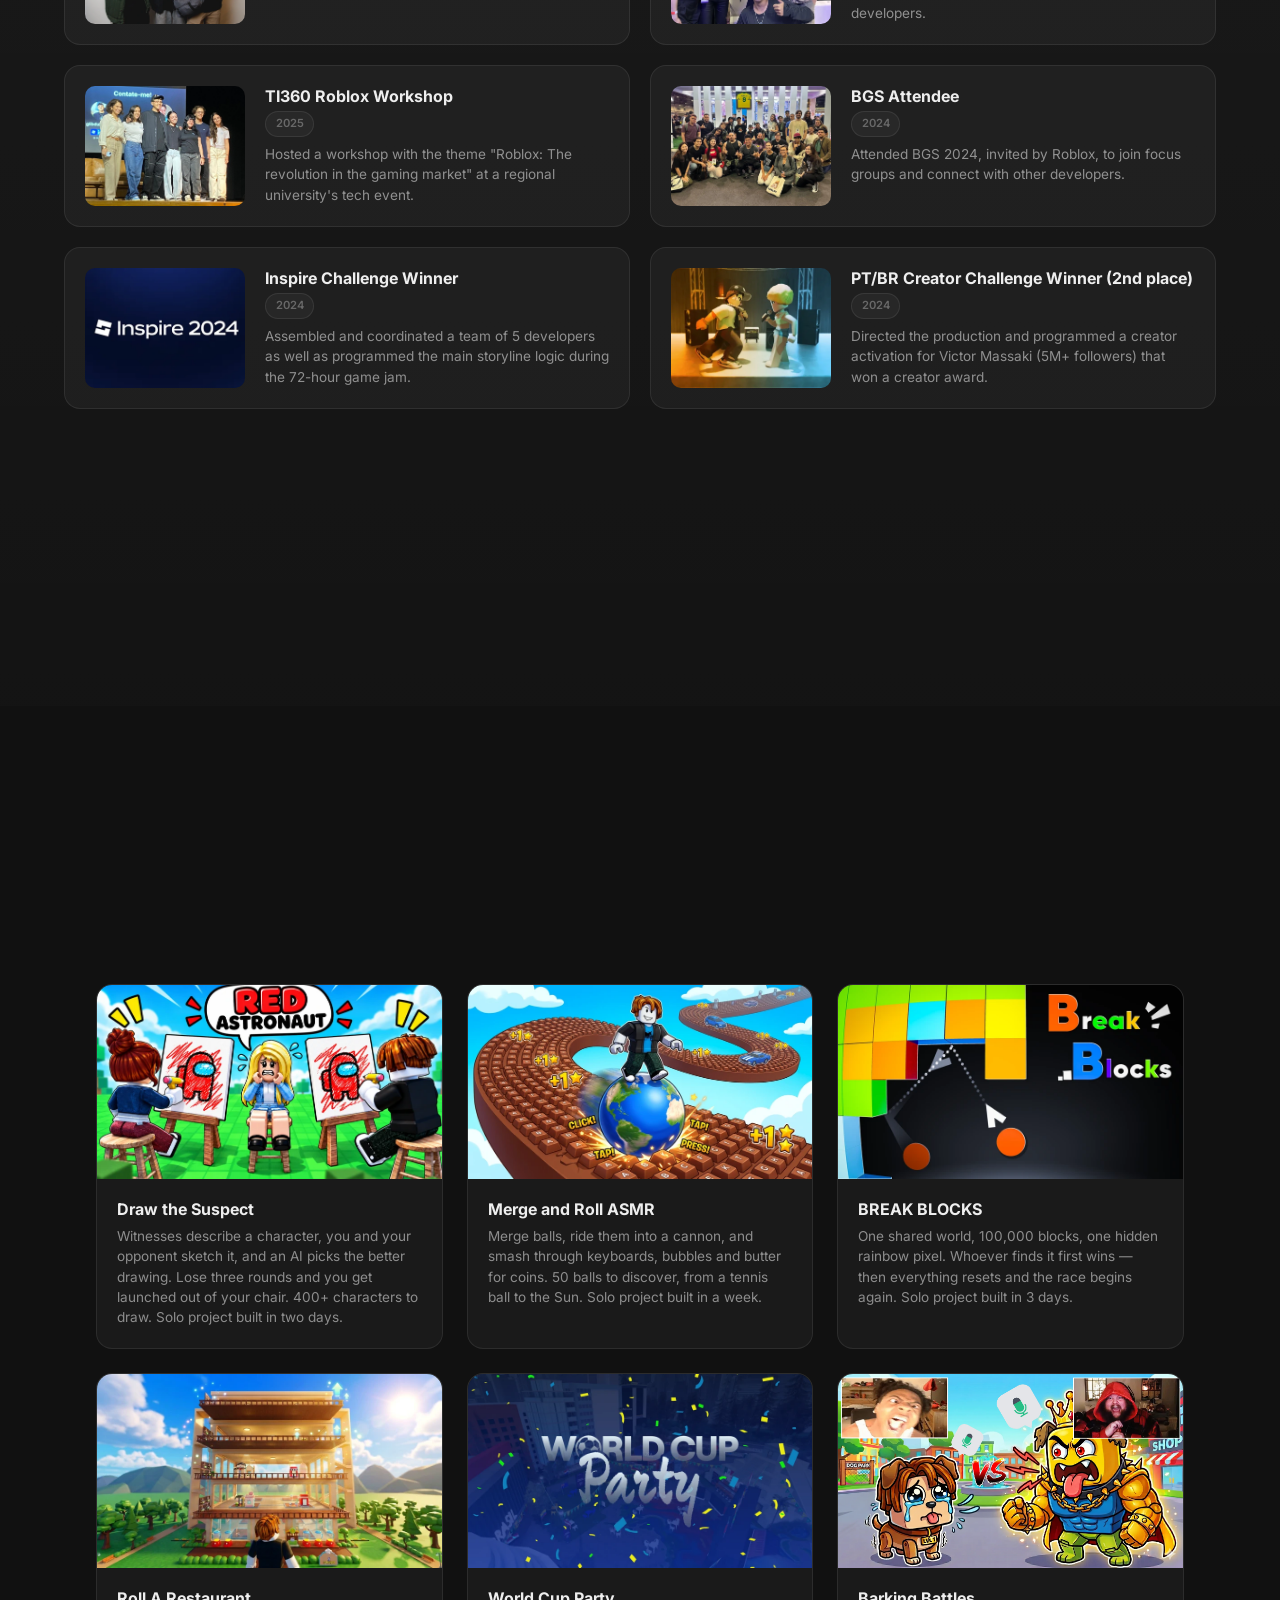
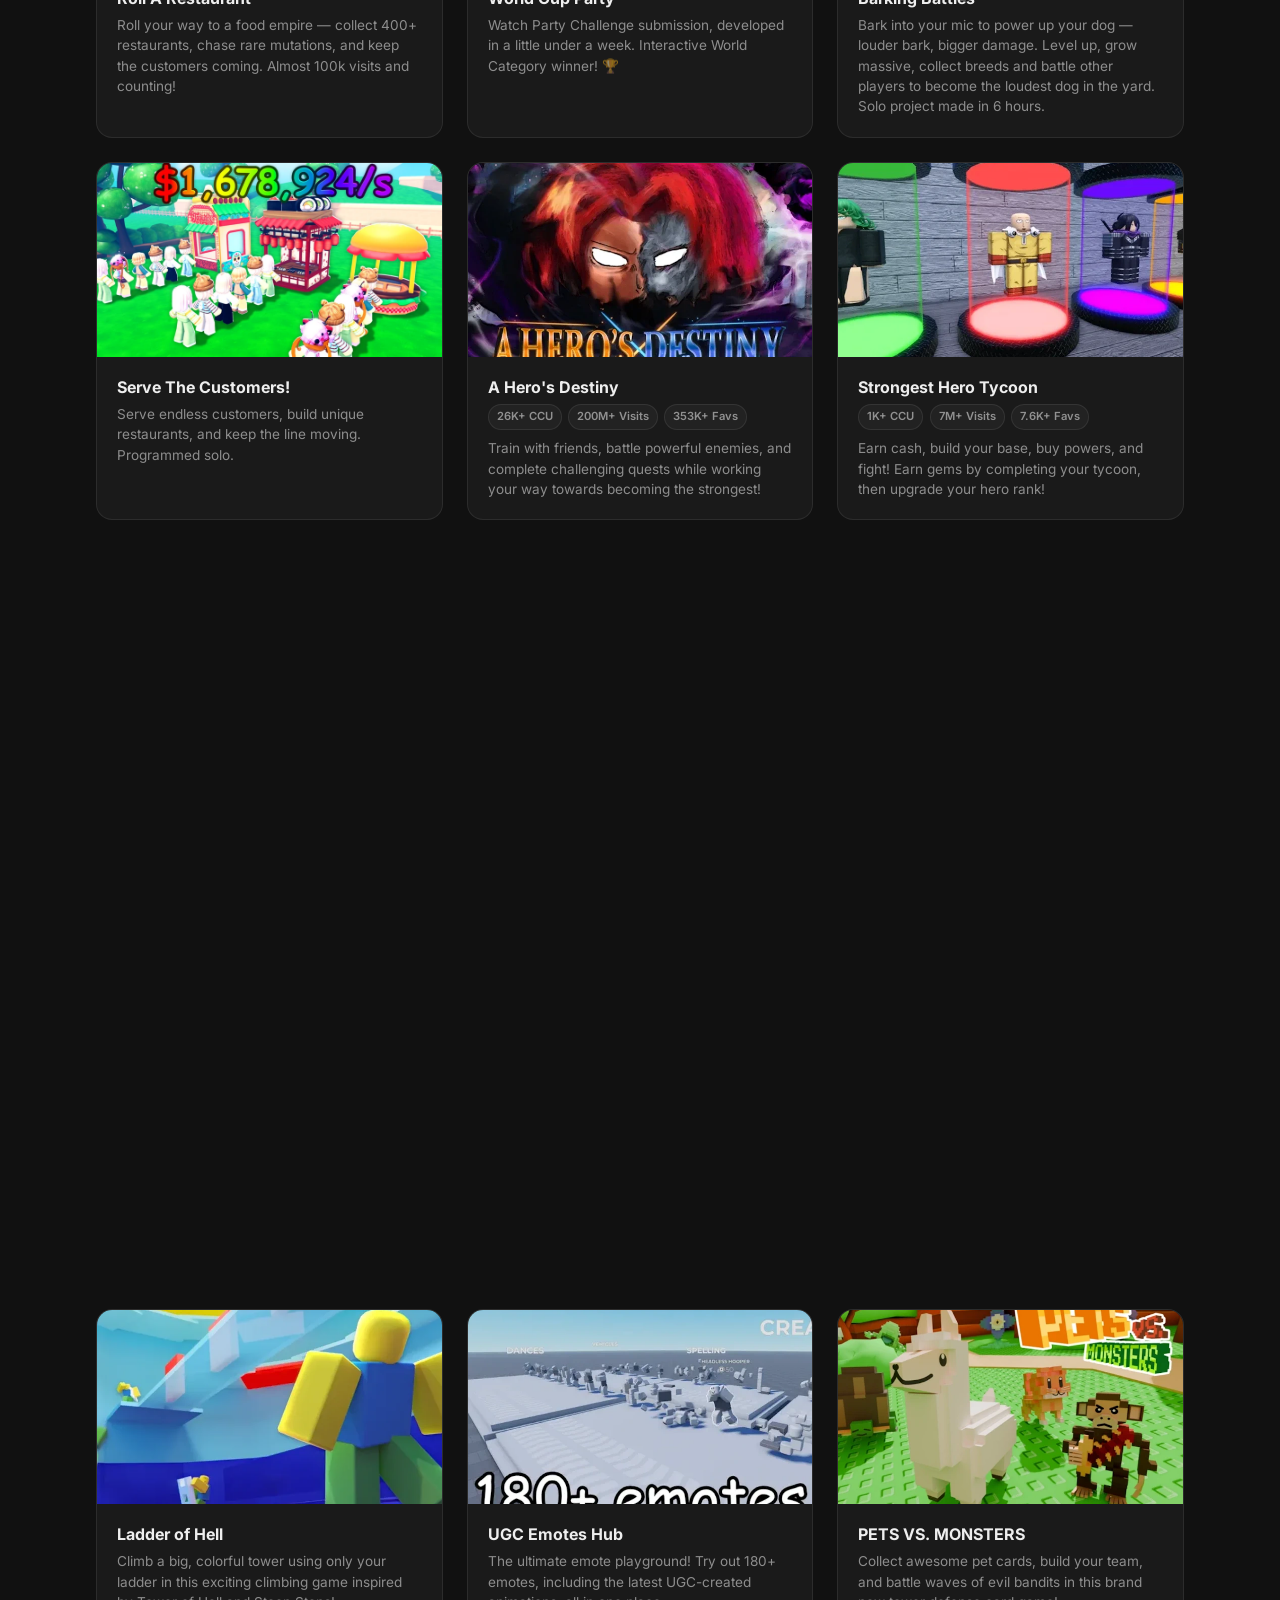
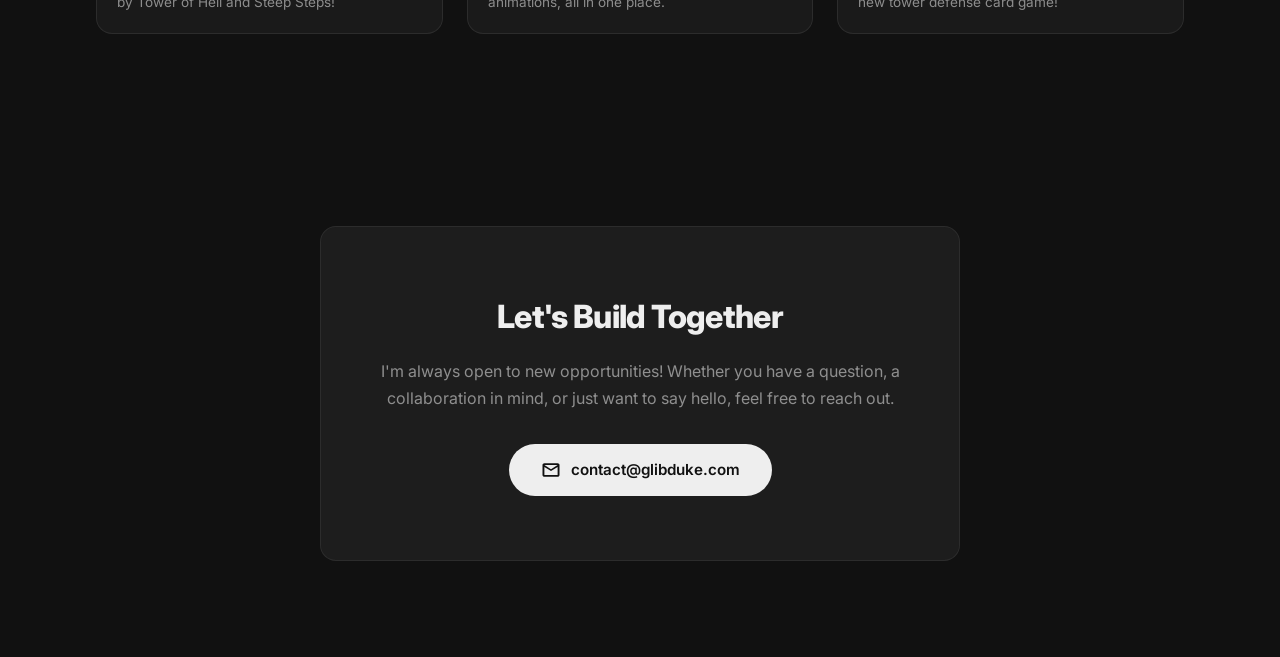
==== commit 0f88ec4d: "Update Draw the Suspect card description Co-Authored-By: Claude Fable 5.1 <noreply@anthropic.com> Cl" ====
--- a/index.html
+++ b/index.html
@@ -323,7 +323,7 @@
 				</div>
 				<div class="project-card__info">
 					<h3>Draw the Suspect</h3>
-					<p>Witnesses describe a character, you and your opponent sketch it, and the court picks the better drawing. Lose three rounds and you get launched out of your chair. 400+ characters to draw, winners throw tomatoes at losers. Solo project built in two days.</p>
+					<p>Witnesses describe a character, you and your opponent sketch it, and an AI picks the better drawing. Lose three rounds and you get launched out of your chair. 400+ characters to draw. Solo project built in two days.</p>
 				</div>
 			</a>
 
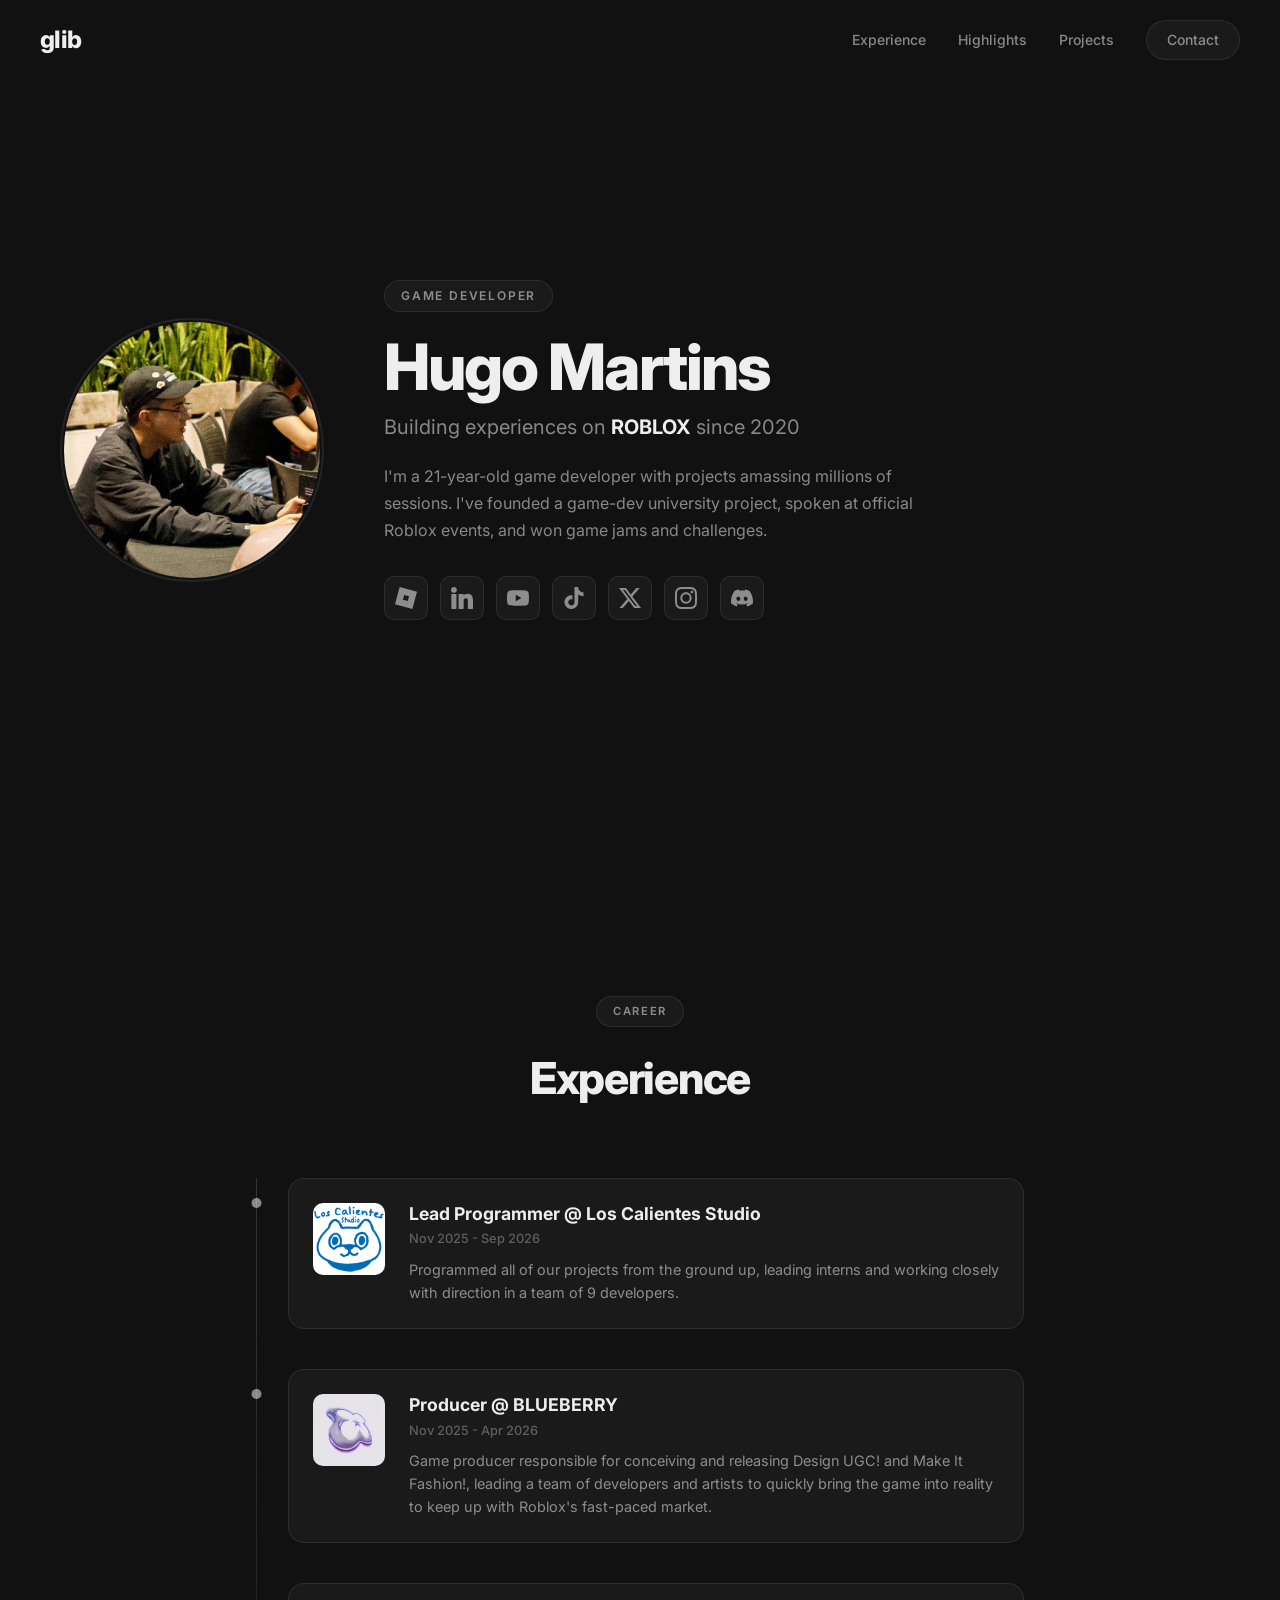
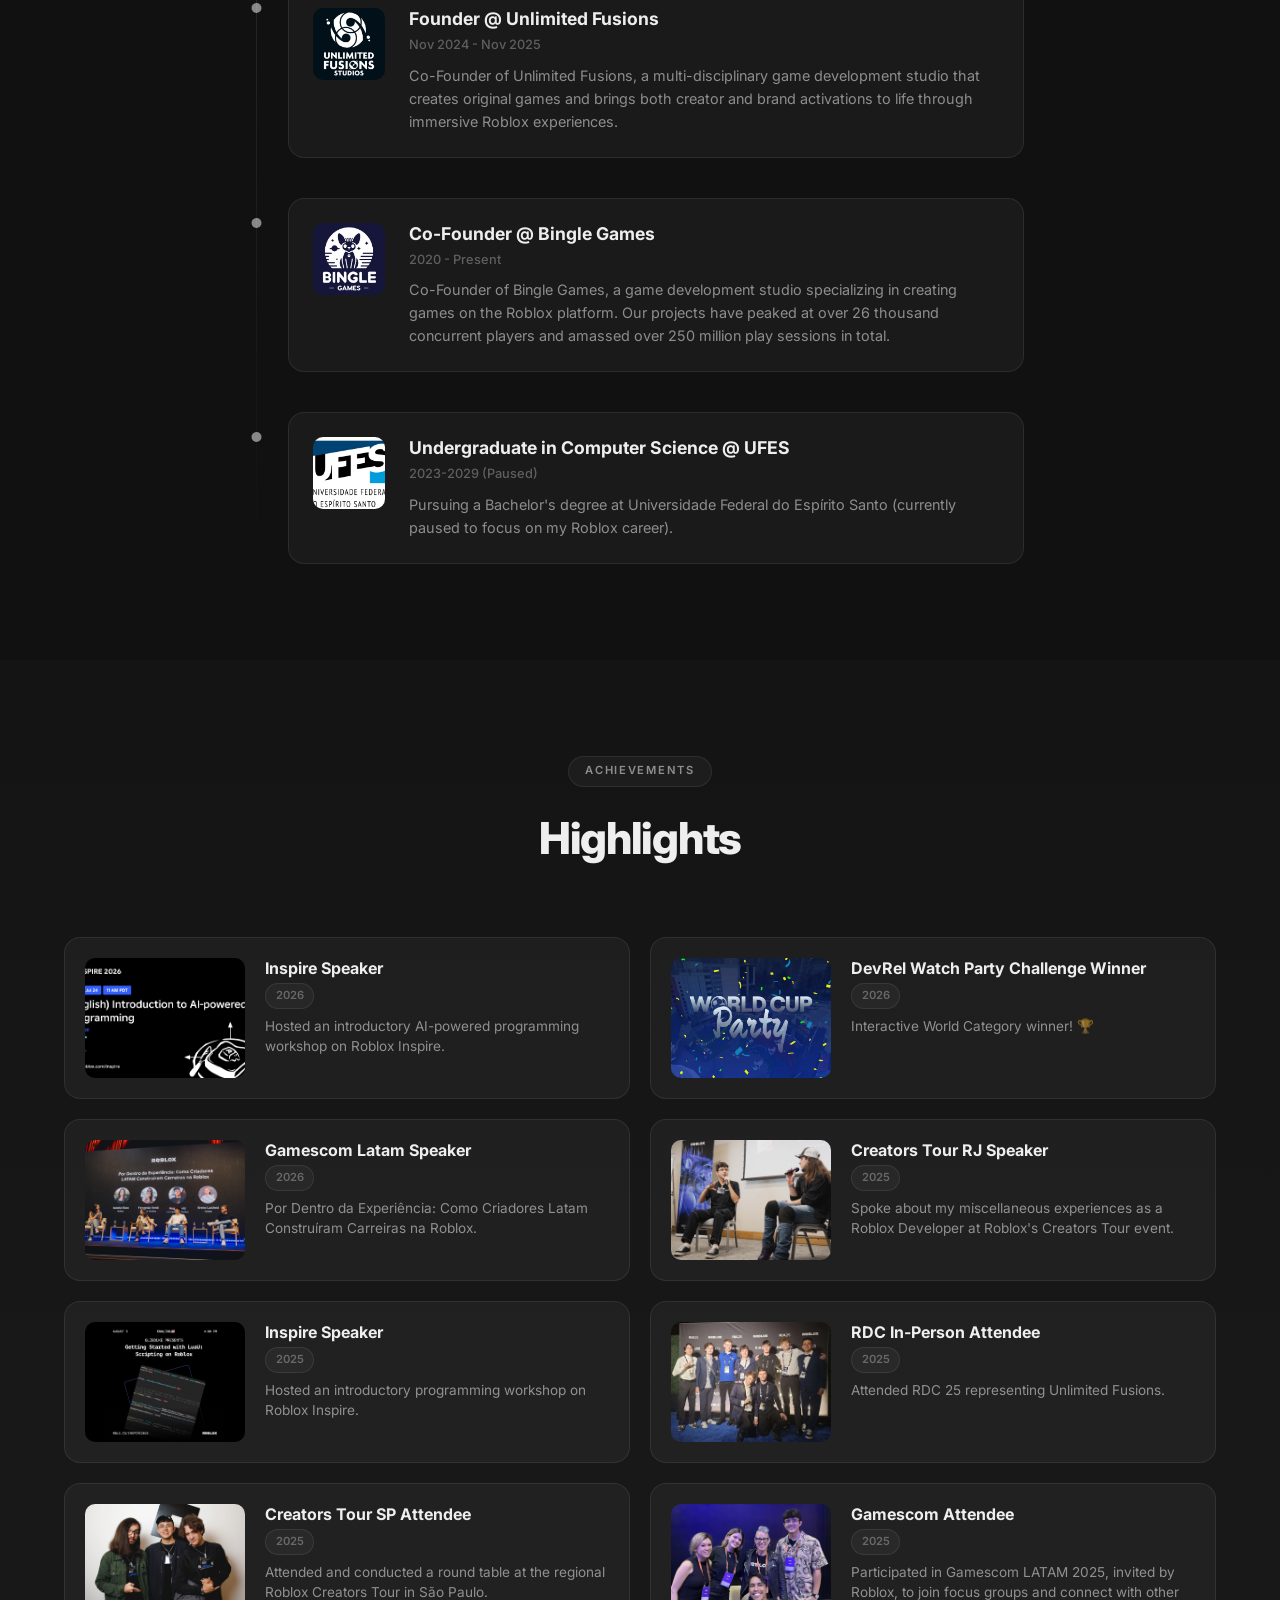
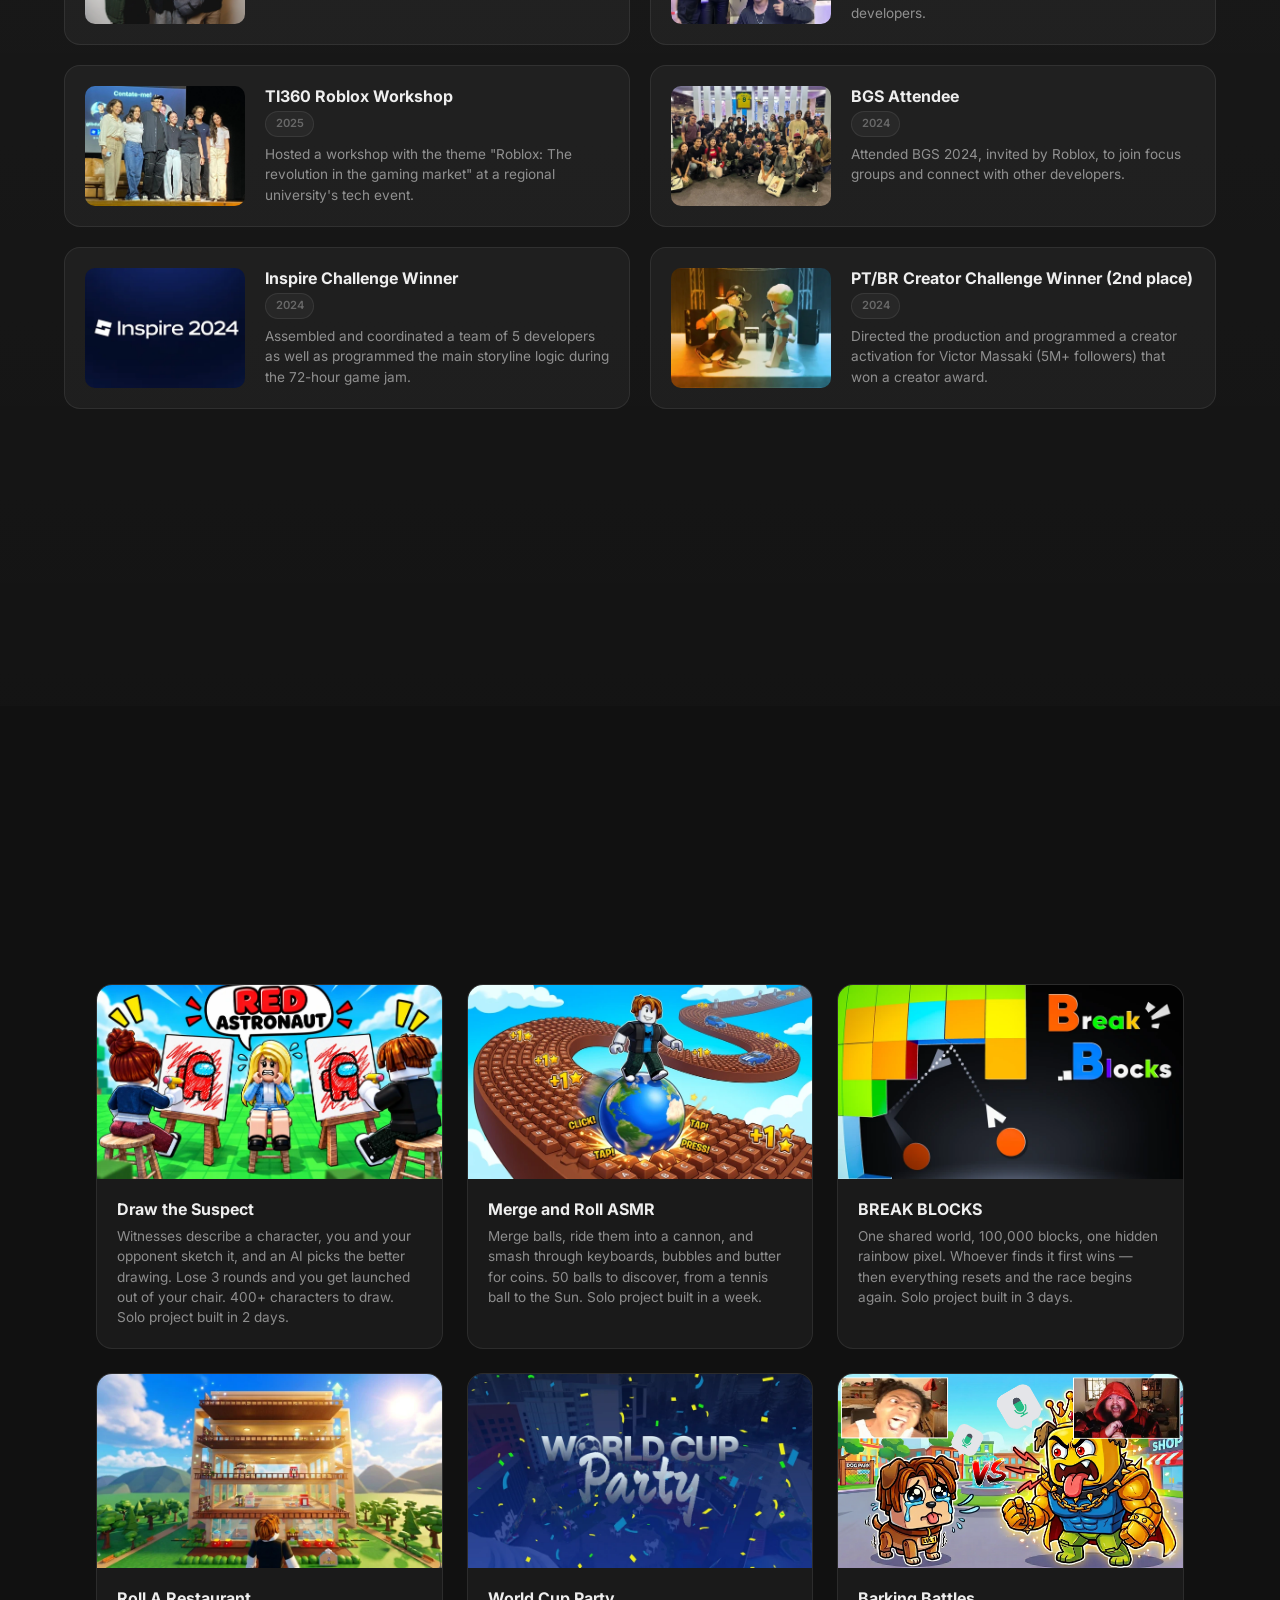
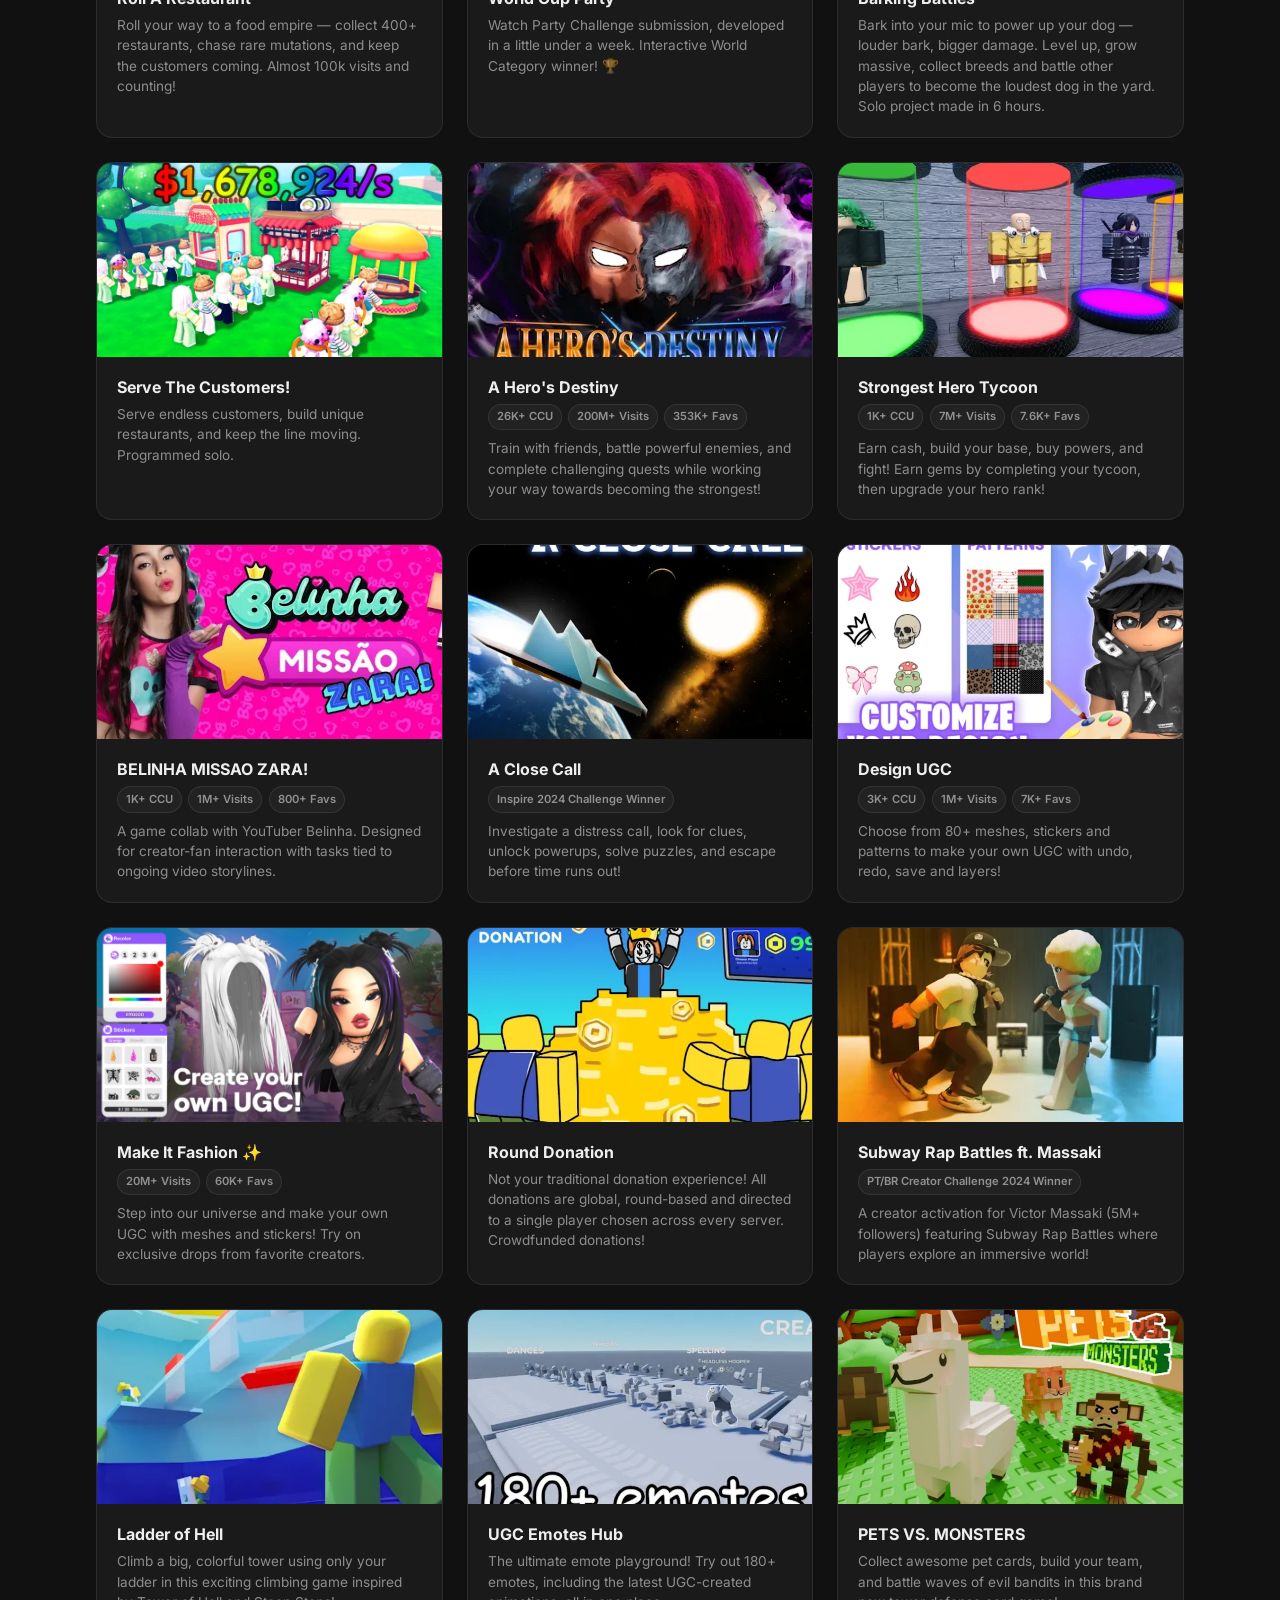
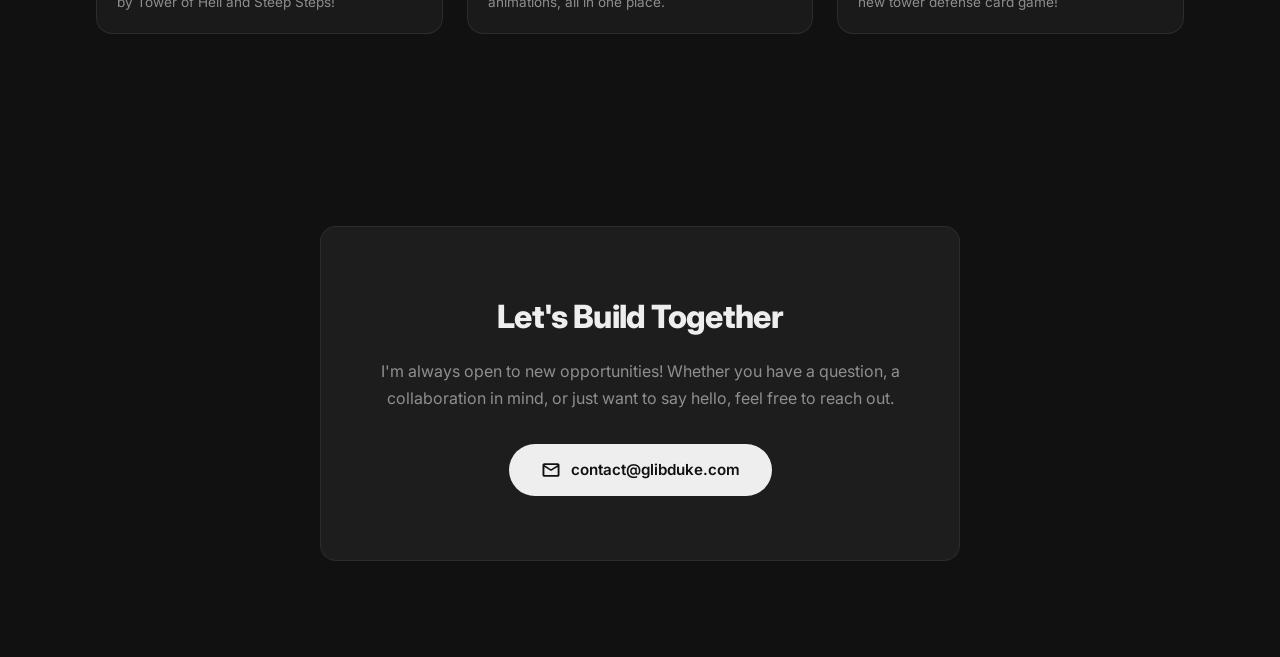
==== commit 4fb97385: "Use numerals in Draw the Suspect card Co-Authored-By: Claude Fable 5.1 <noreply@anthropic.com> Claud" ====
--- a/index.html
+++ b/index.html
@@ -323,7 +323,7 @@
 				</div>
 				<div class="project-card__info">
 					<h3>Draw the Suspect</h3>
-					<p>Witnesses describe a character, you and your opponent sketch it, and an AI picks the better drawing. Lose three rounds and you get launched out of your chair. 400+ characters to draw. Solo project built in two days.</p>
+					<p>Witnesses describe a character, you and your opponent sketch it, and an AI picks the better drawing. Lose 3 rounds and you get launched out of your chair. 400+ characters to draw. Solo project built in 2 days.</p>
 				</div>
 			</a>
 
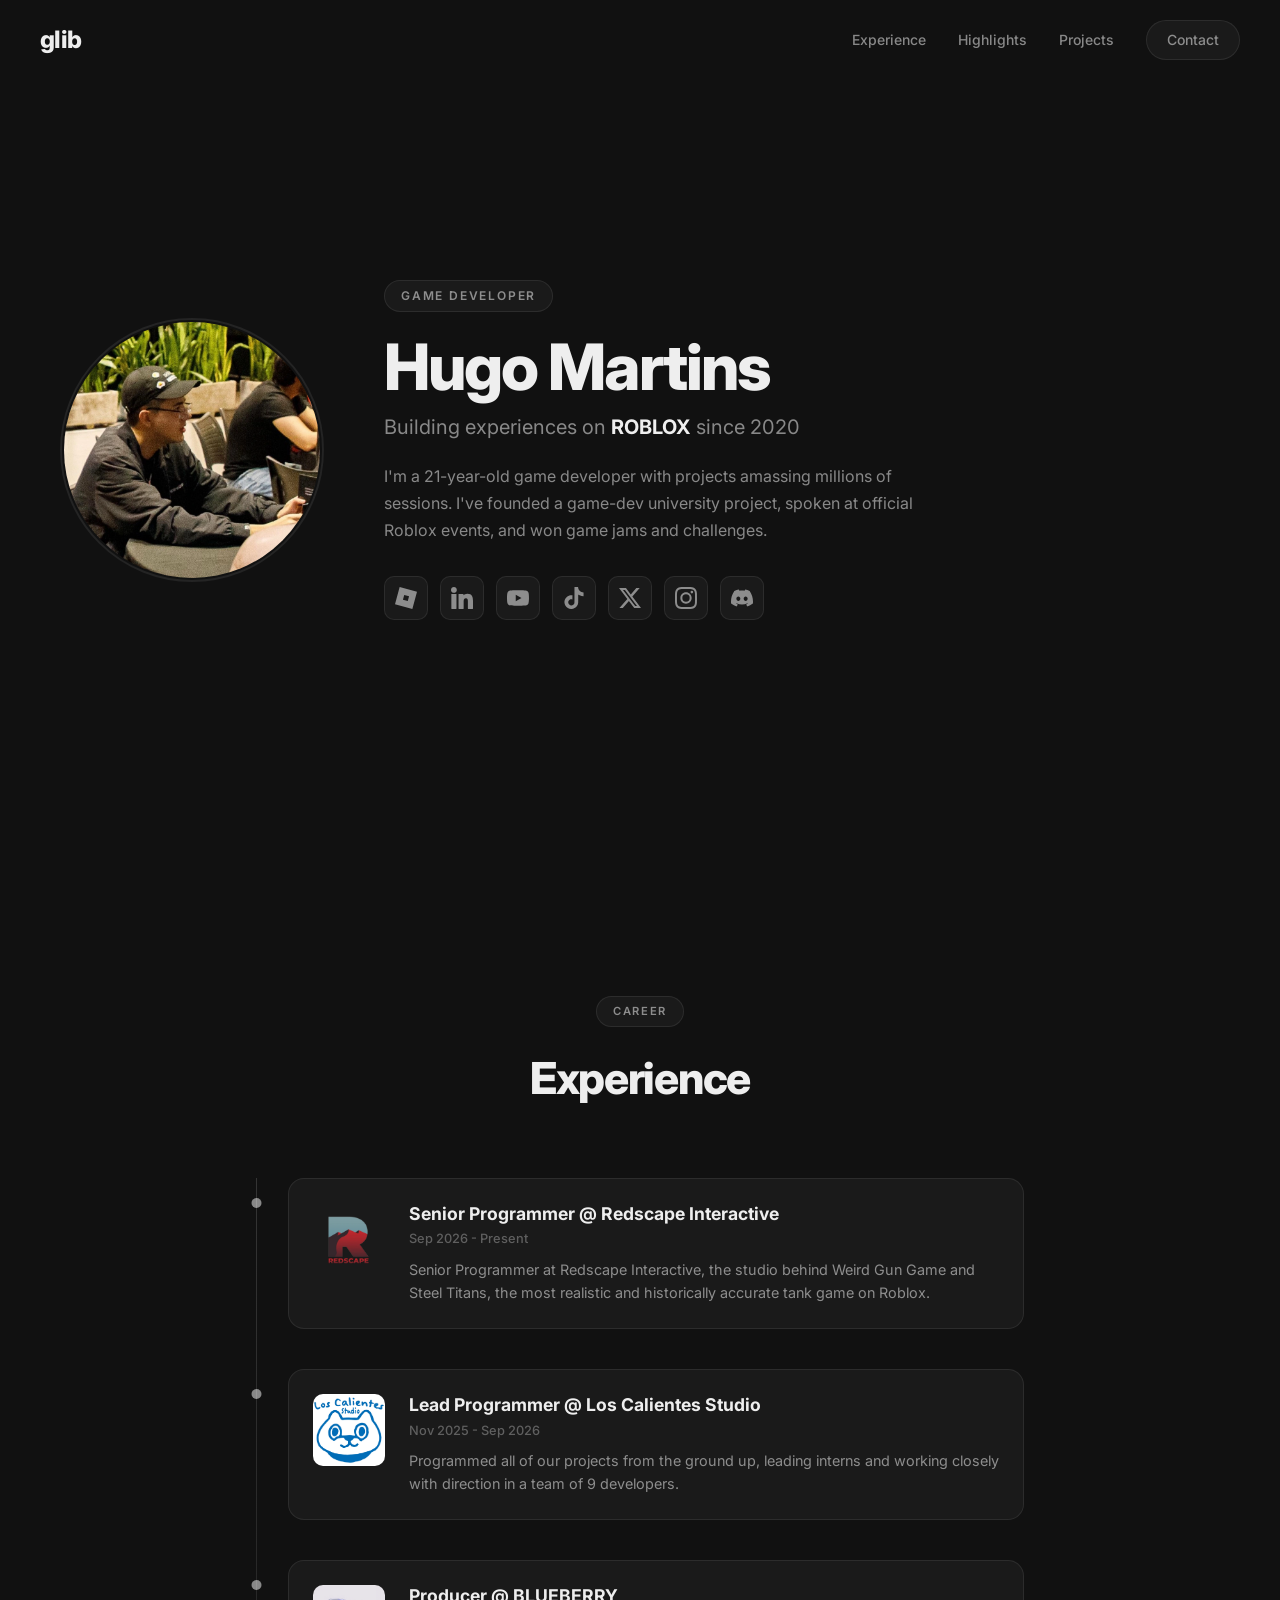
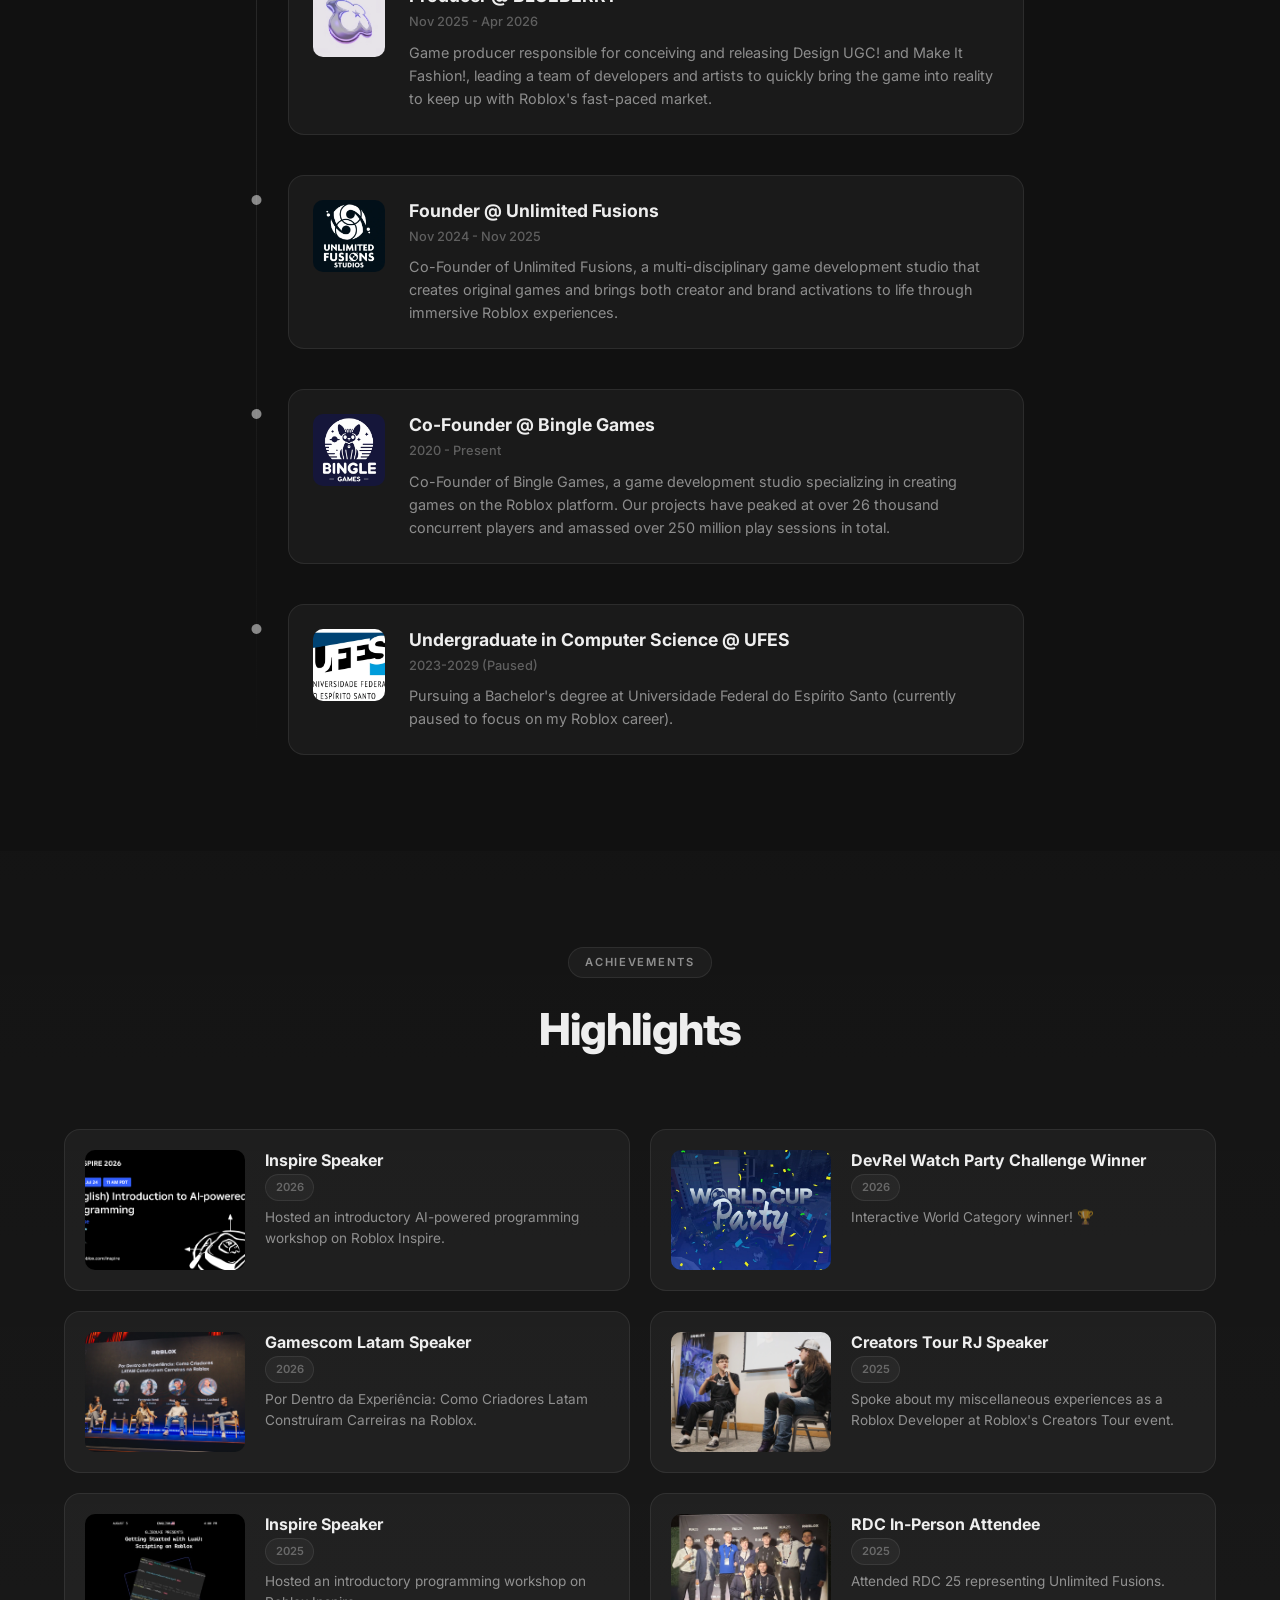
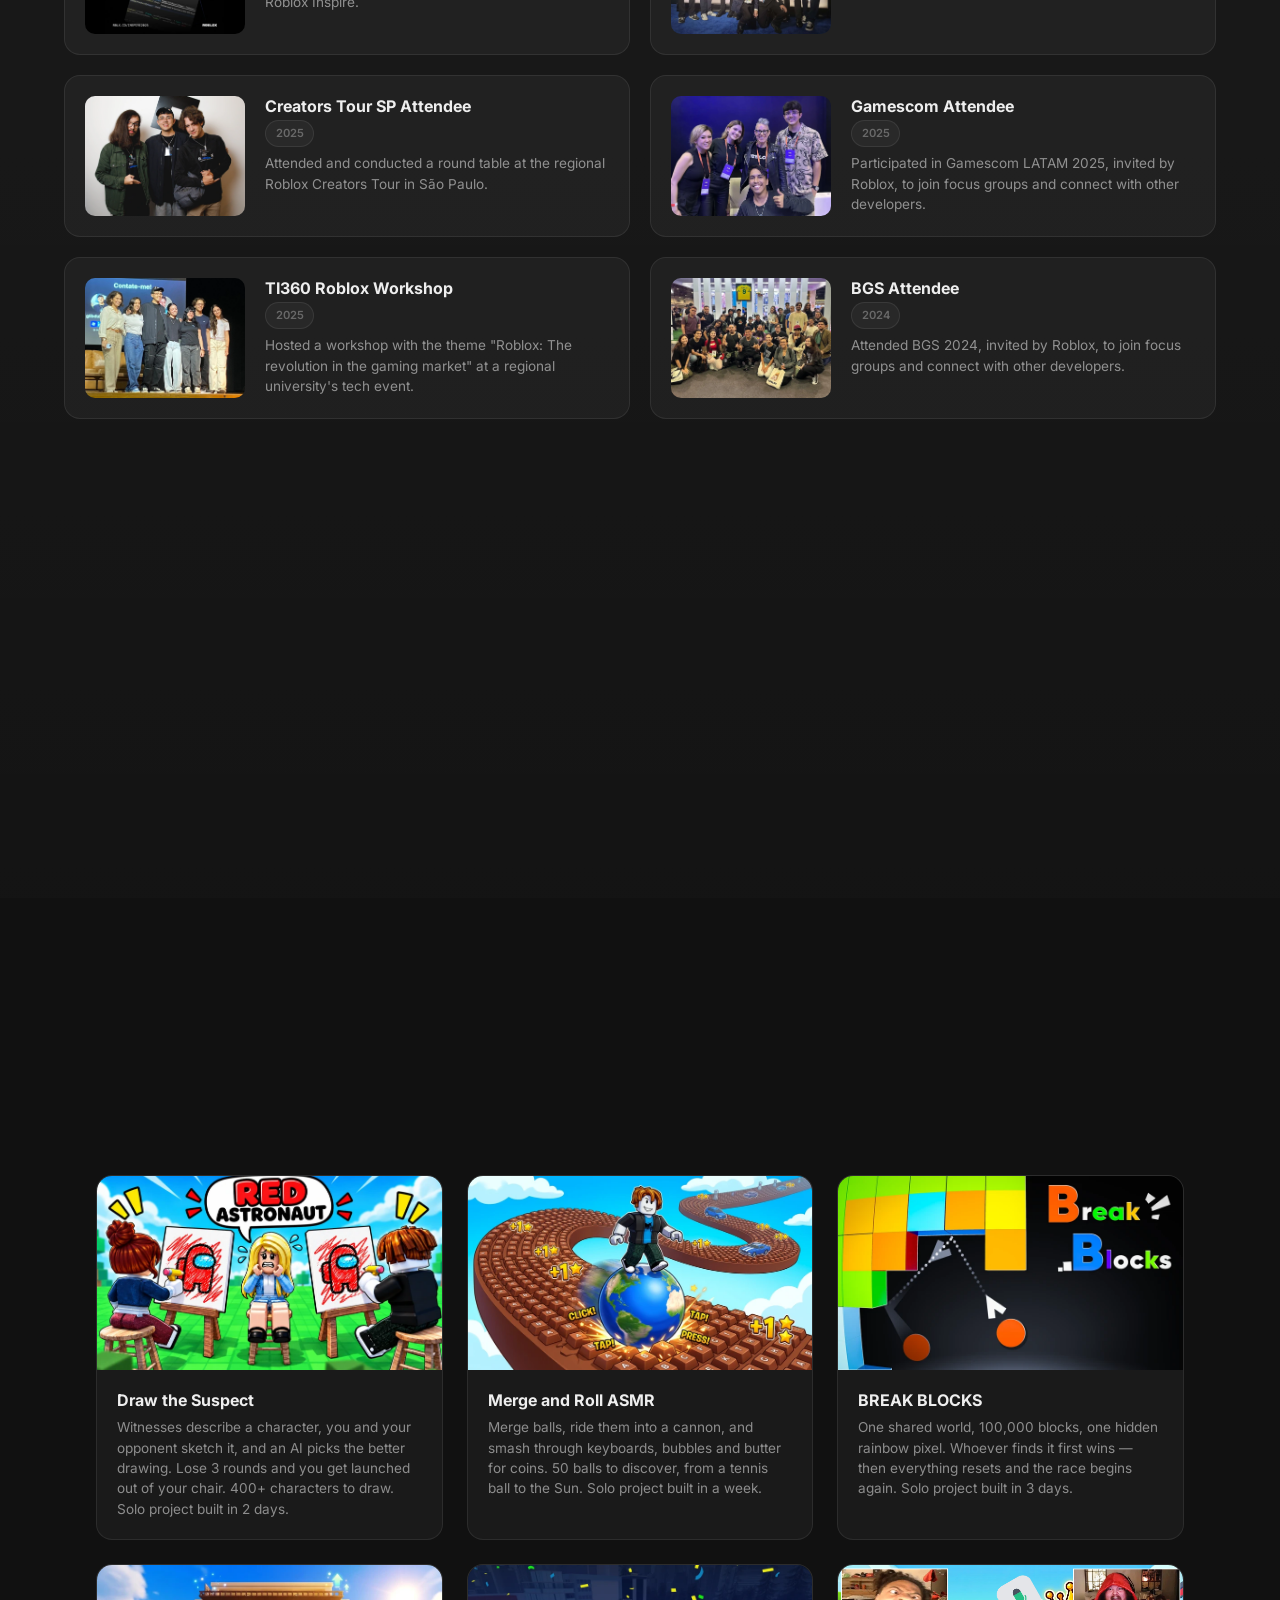
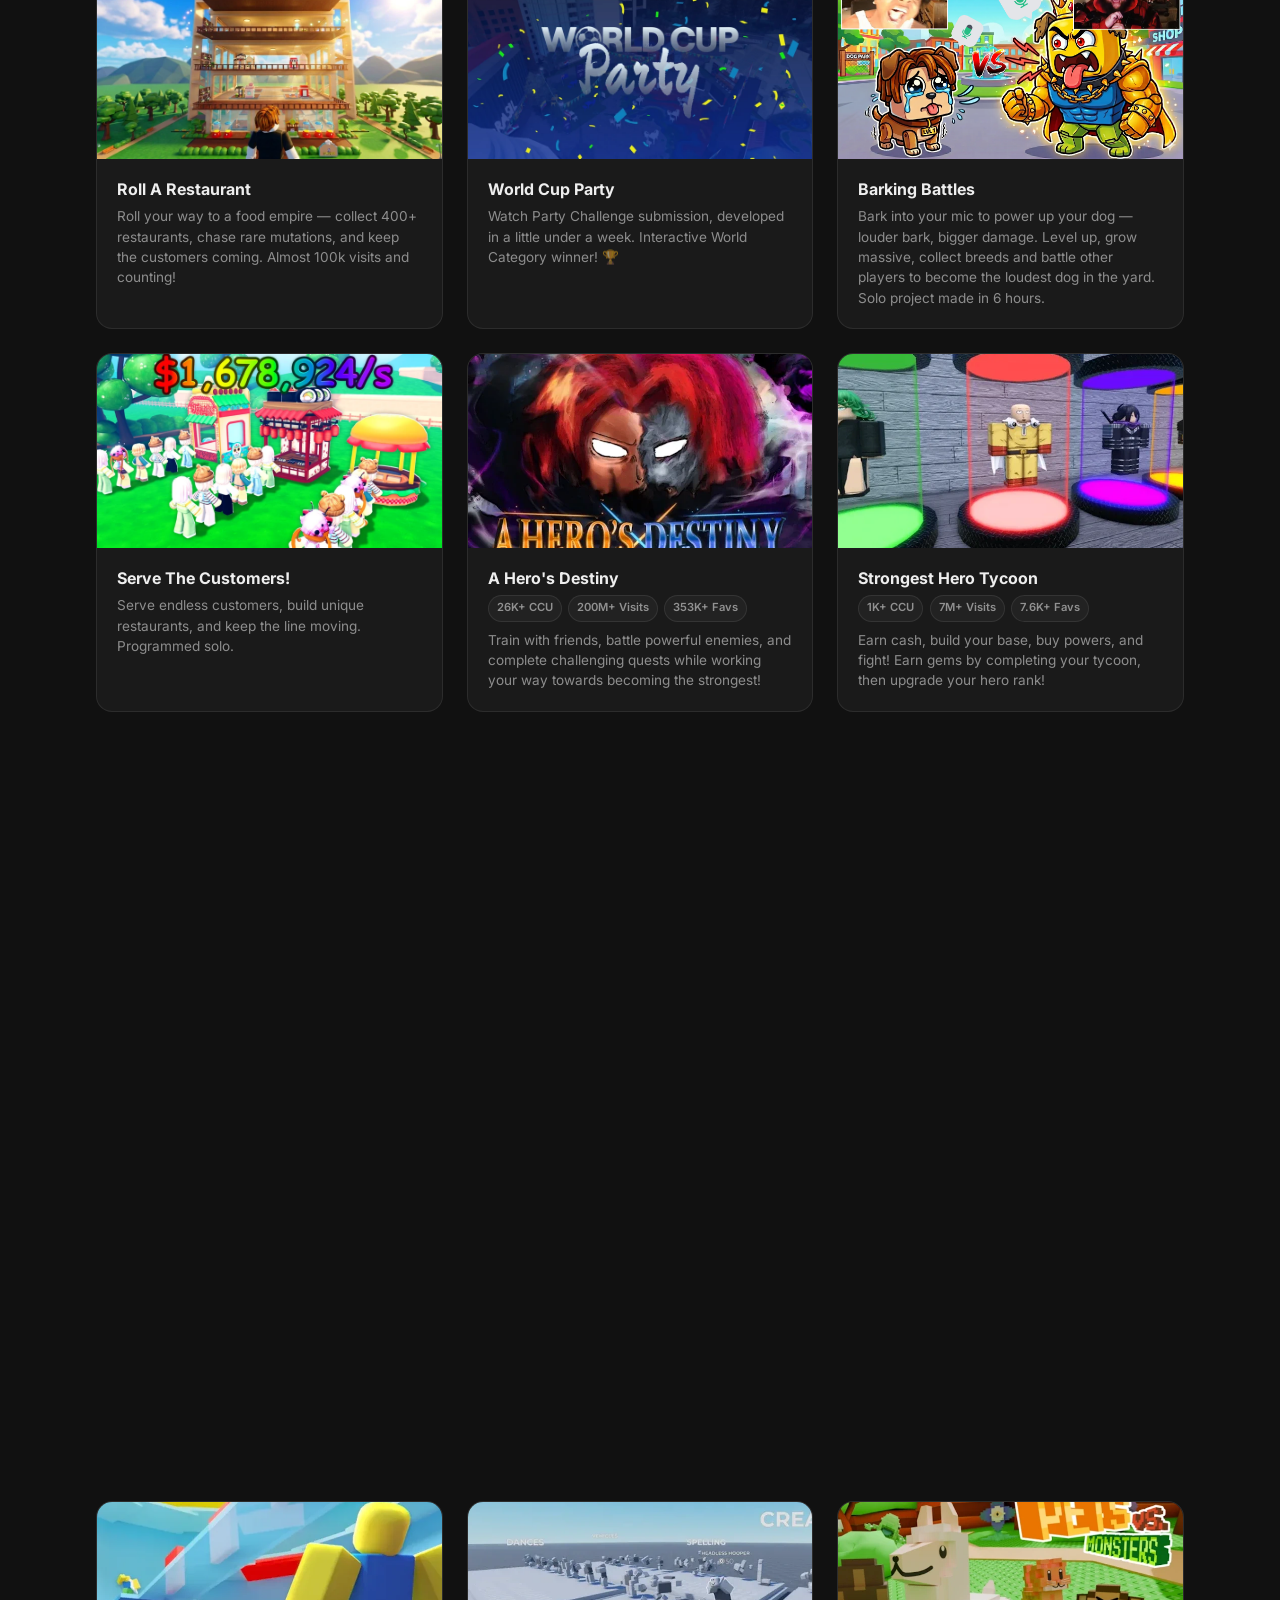
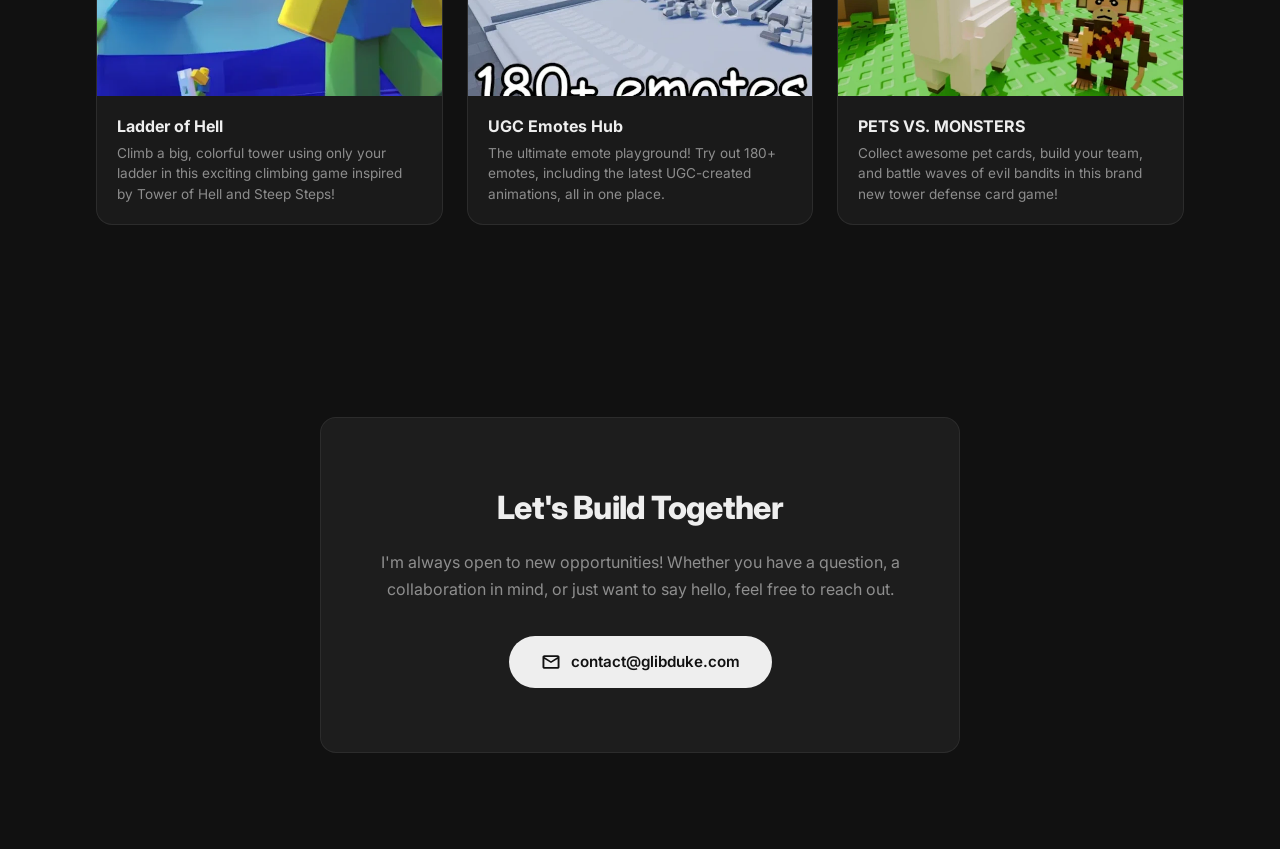
==== commit 83b28db1: "Add Senior Programmer role at Redscape Interactive Co-Authored-By: Claude Opus 5.5 <noreply@anthropi" ====
--- a/index.html
+++ b/index.html
@@ -93,6 +93,18 @@
 			<div class="timeline-item reveal">
 				<div class="timeline-item__dot"></div>
 				<div class="card">
+					<img class="card__logo" src="assets/redscape.webp" alt="Redscape Interactive"/>
+					<div class="card__body">
+						<h3>Senior Programmer @ Redscape Interactive</h3>
+						<span class="card__date">Sep 2026 - Present</span>
+						<p>Senior Programmer at Redscape Interactive, the studio behind Weird Gun Game and Steel Titans, the most realistic and historically accurate tank game on Roblox.</p>
+					</div>
+				</div>
+			</div>
+
+			<div class="timeline-item reveal">
+				<div class="timeline-item__dot"></div>
+				<div class="card">
 					<img class="card__logo" src="assets/lcs.jpg" alt="Los Calientes Studio"/>
 					<div class="card__body">
 						<h3>Lead Programmer @ Los Calientes Studio</h3>
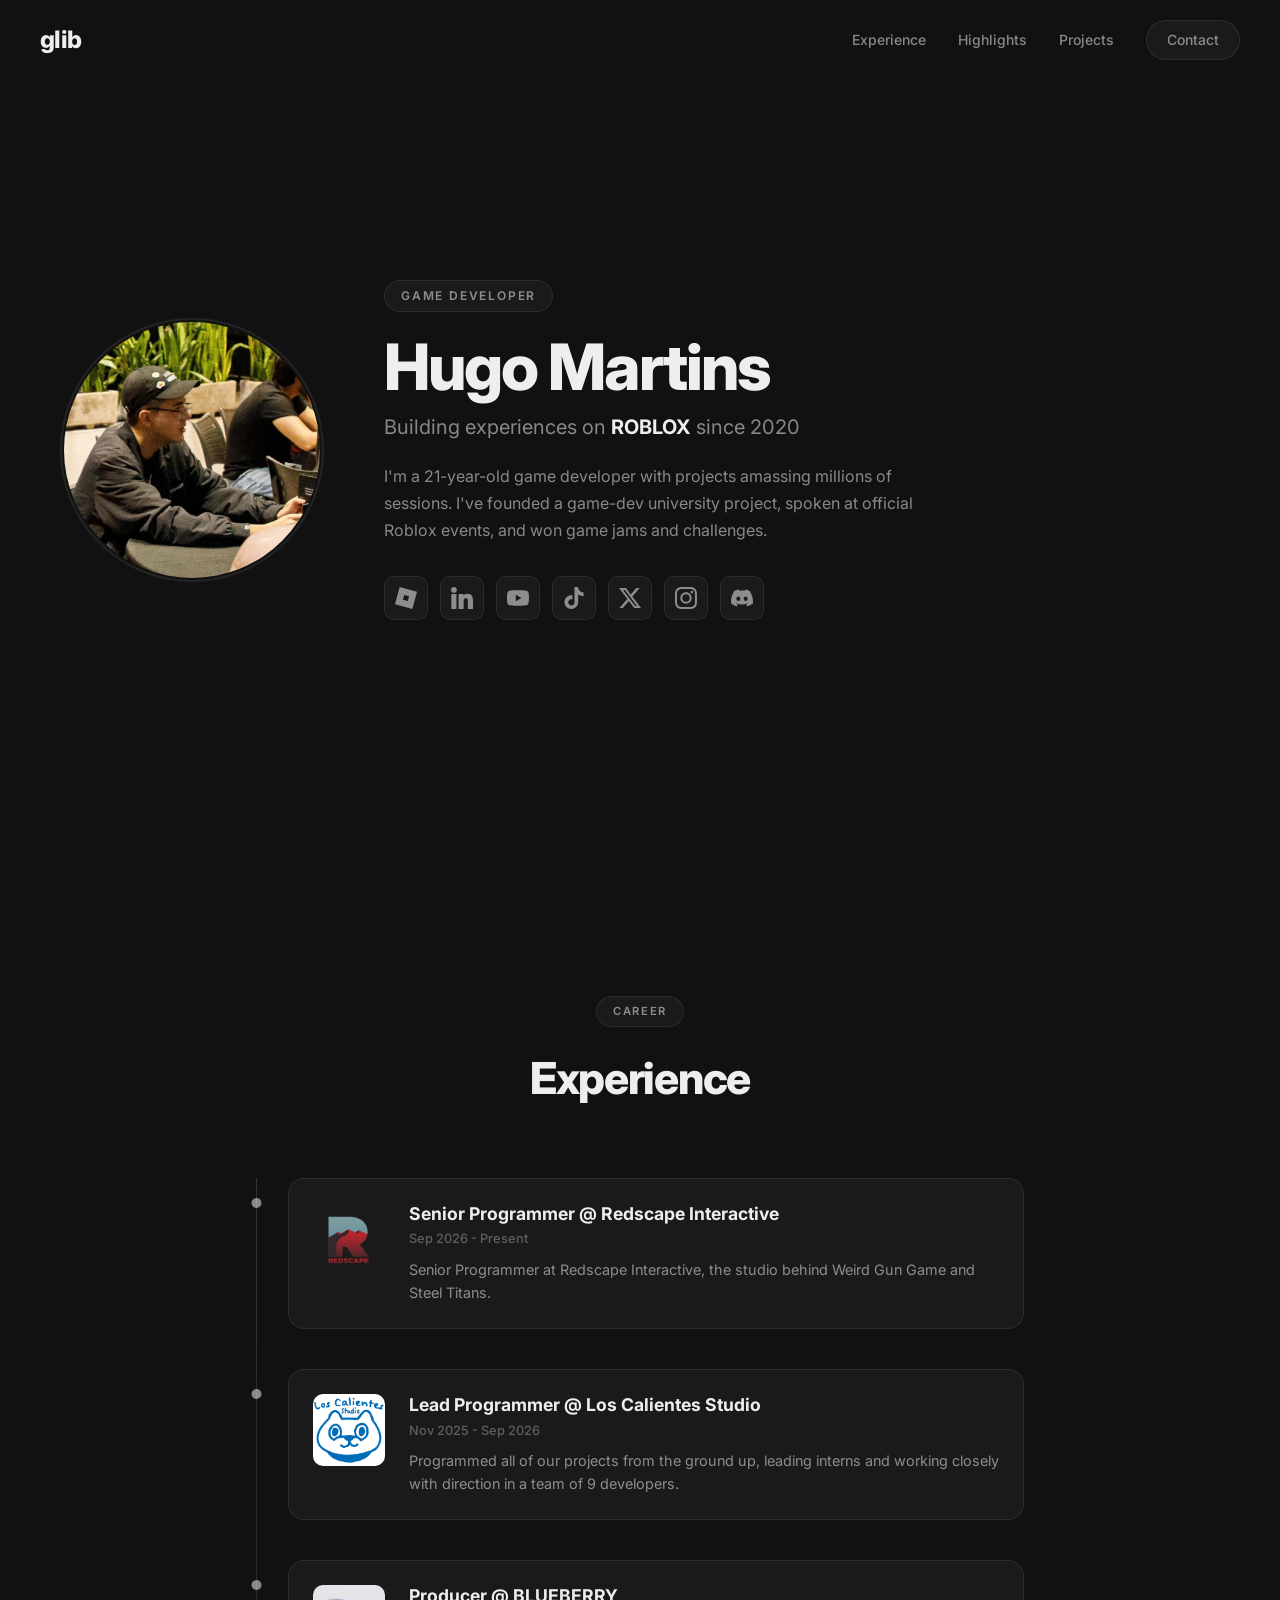
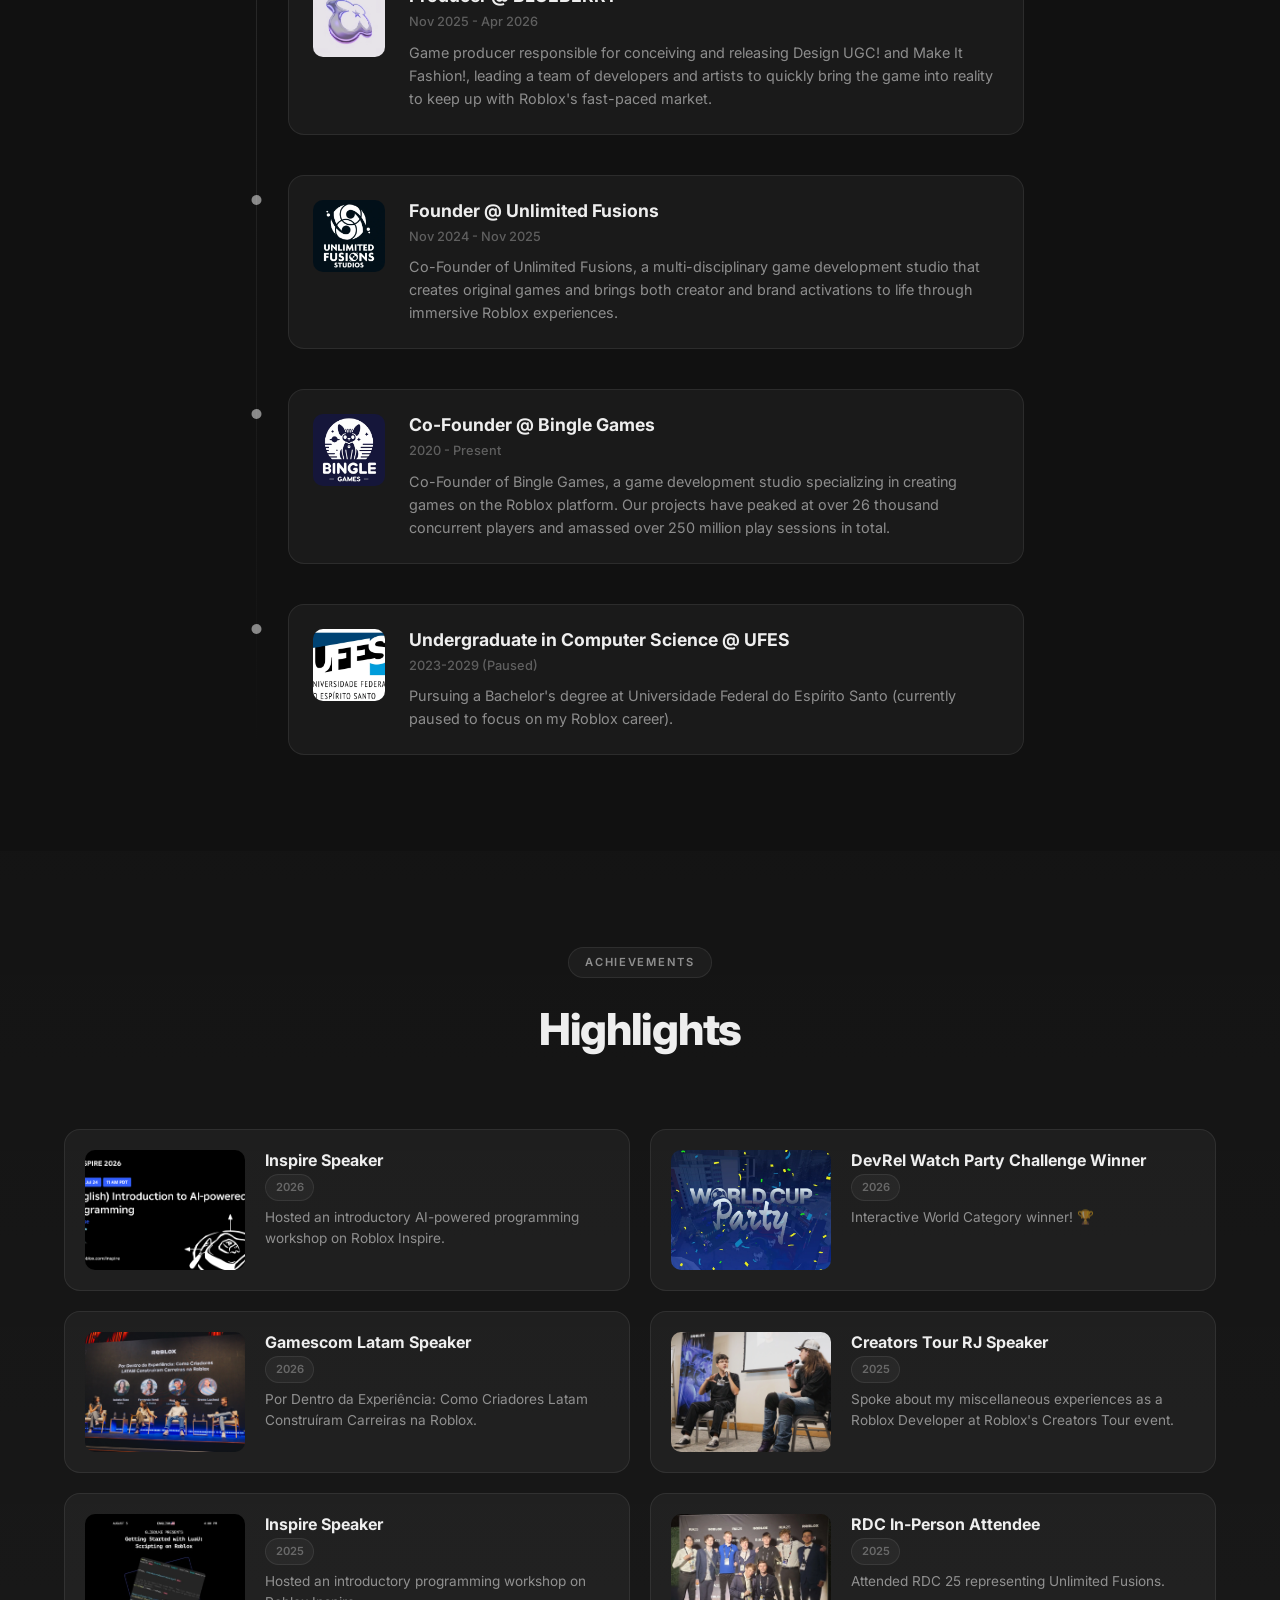
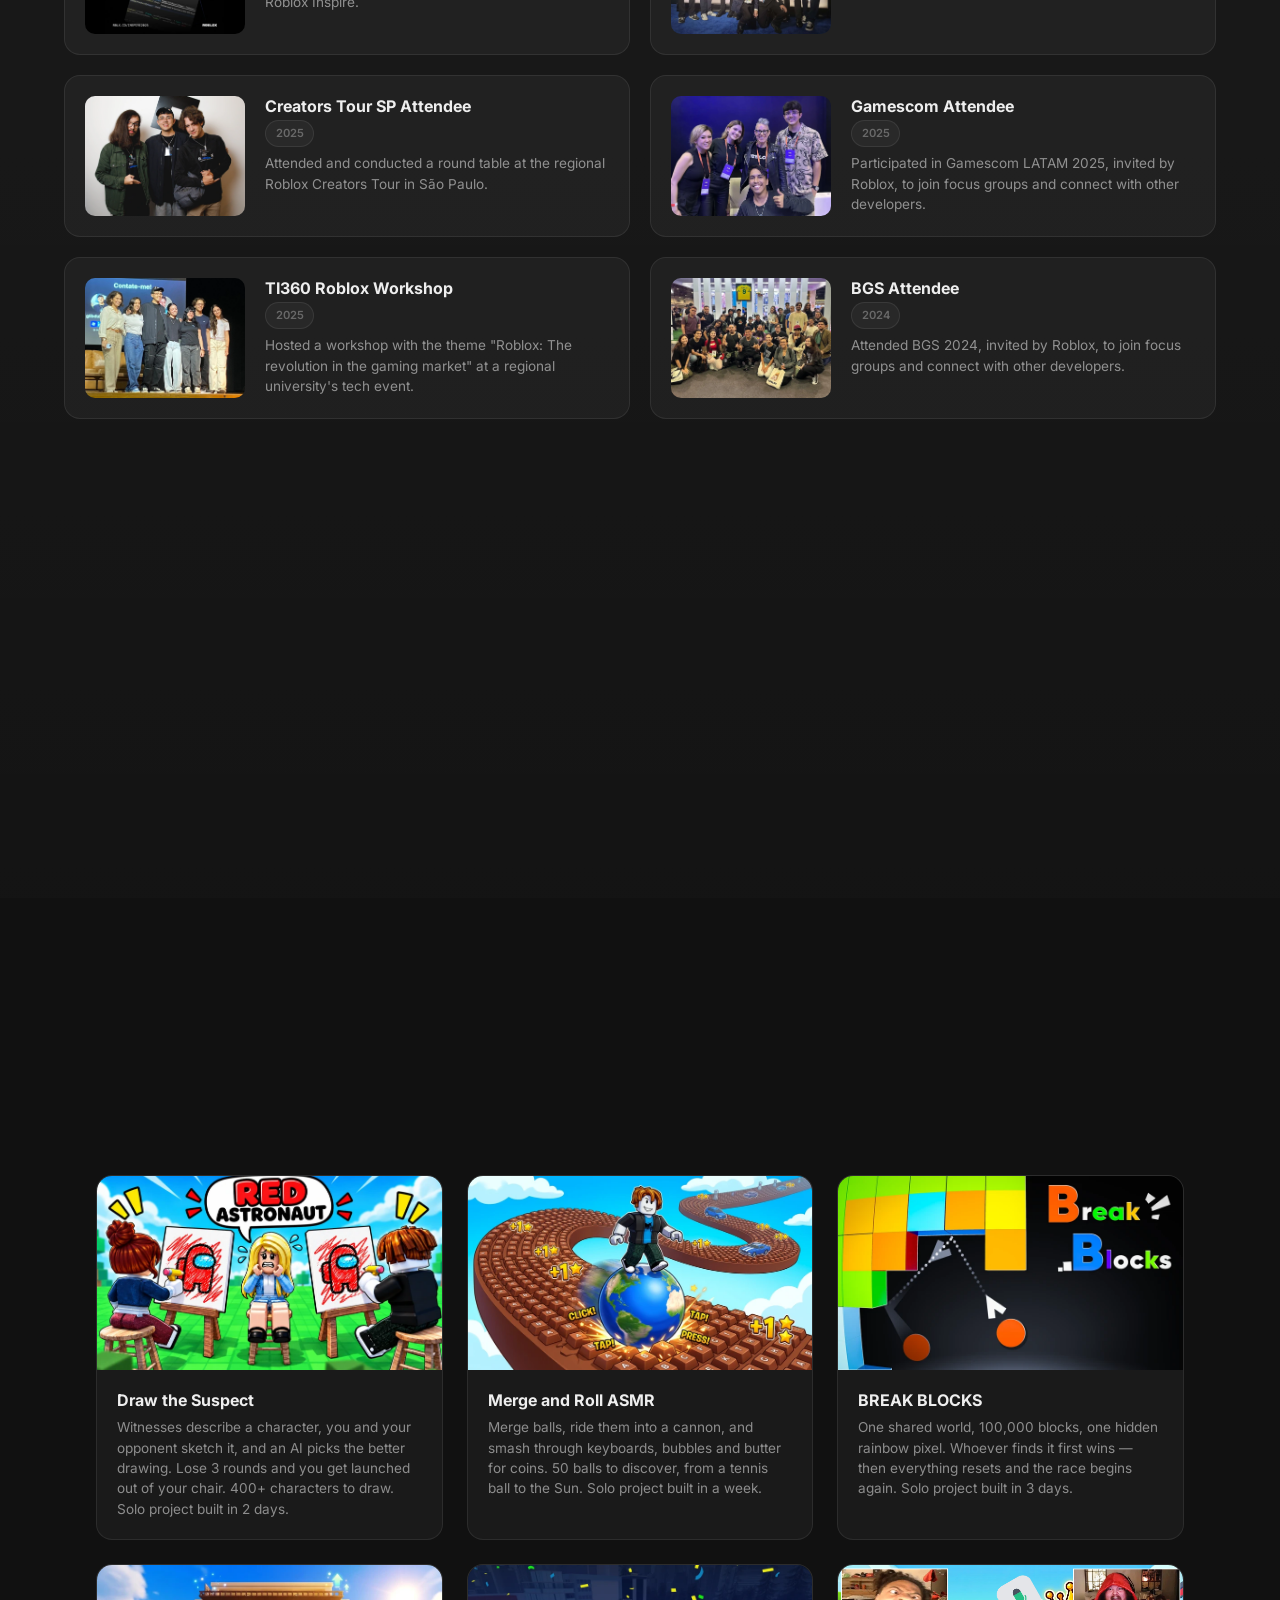
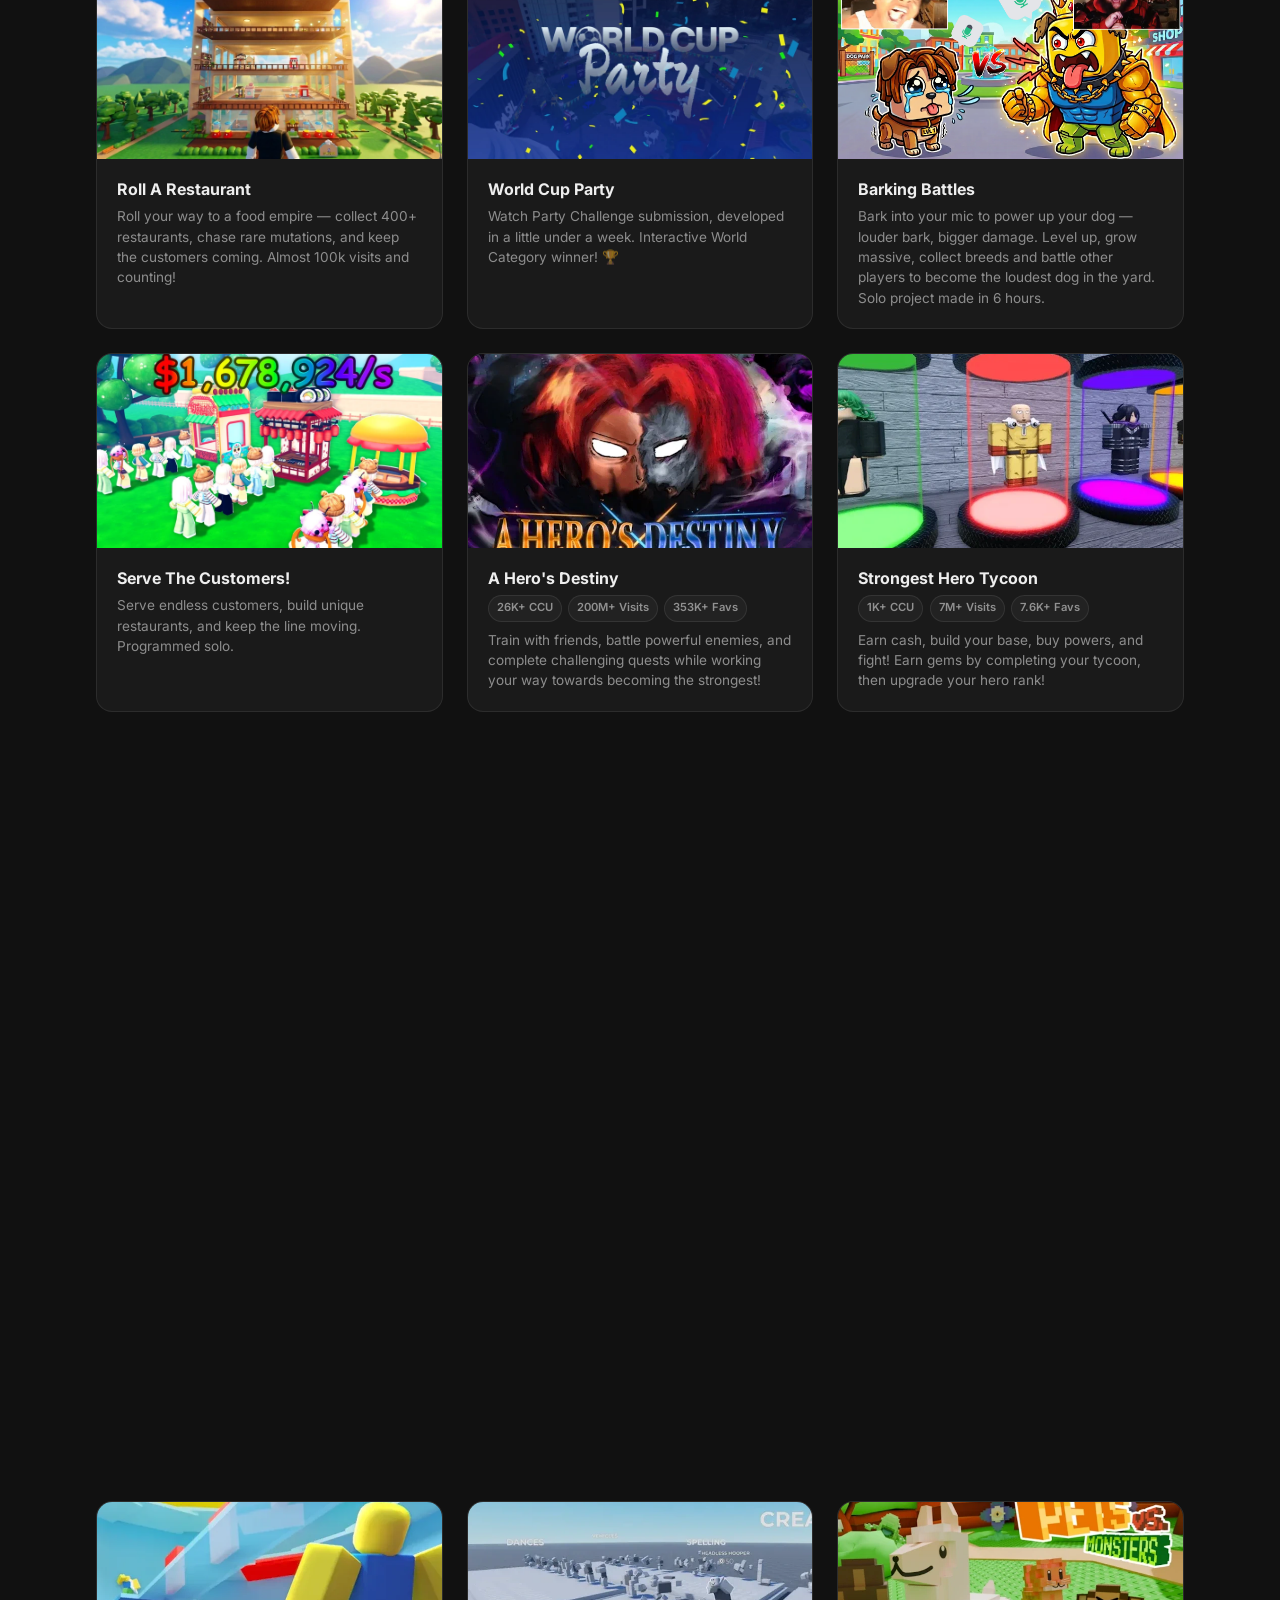
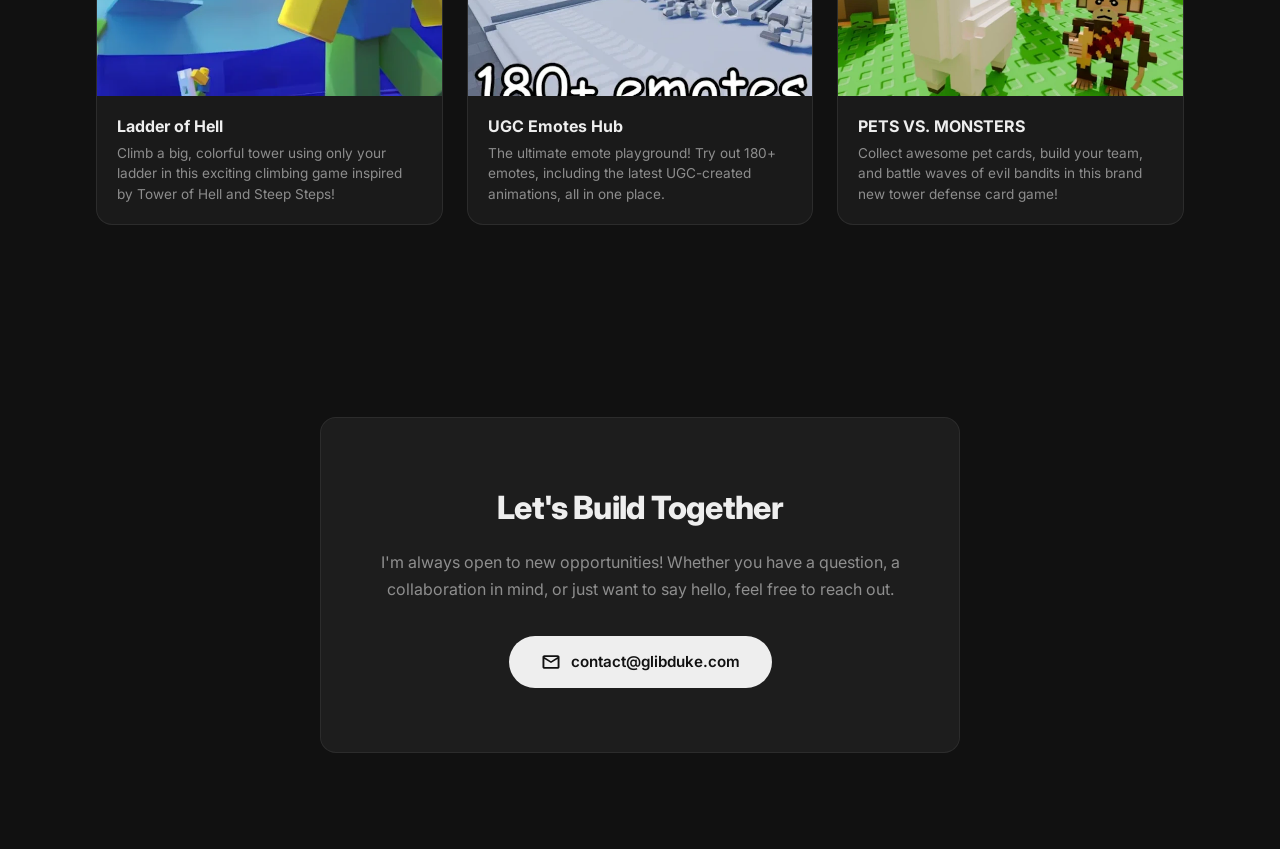
==== commit 50045ad6: "Trim Redscape card description Co-Authored-By: Claude Opus 5.5 <noreply@anthropic.com>" ====
--- a/index.html
+++ b/index.html
@@ -97,7 +97,7 @@
 					<div class="card__body">
 						<h3>Senior Programmer @ Redscape Interactive</h3>
 						<span class="card__date">Sep 2026 - Present</span>
-						<p>Senior Programmer at Redscape Interactive, the studio behind Weird Gun Game and Steel Titans, the most realistic and historically accurate tank game on Roblox.</p>
+						<p>Senior Programmer at Redscape Interactive, the studio behind Weird Gun Game and Steel Titans.</p>
 					</div>
 				</div>
 			</div>
